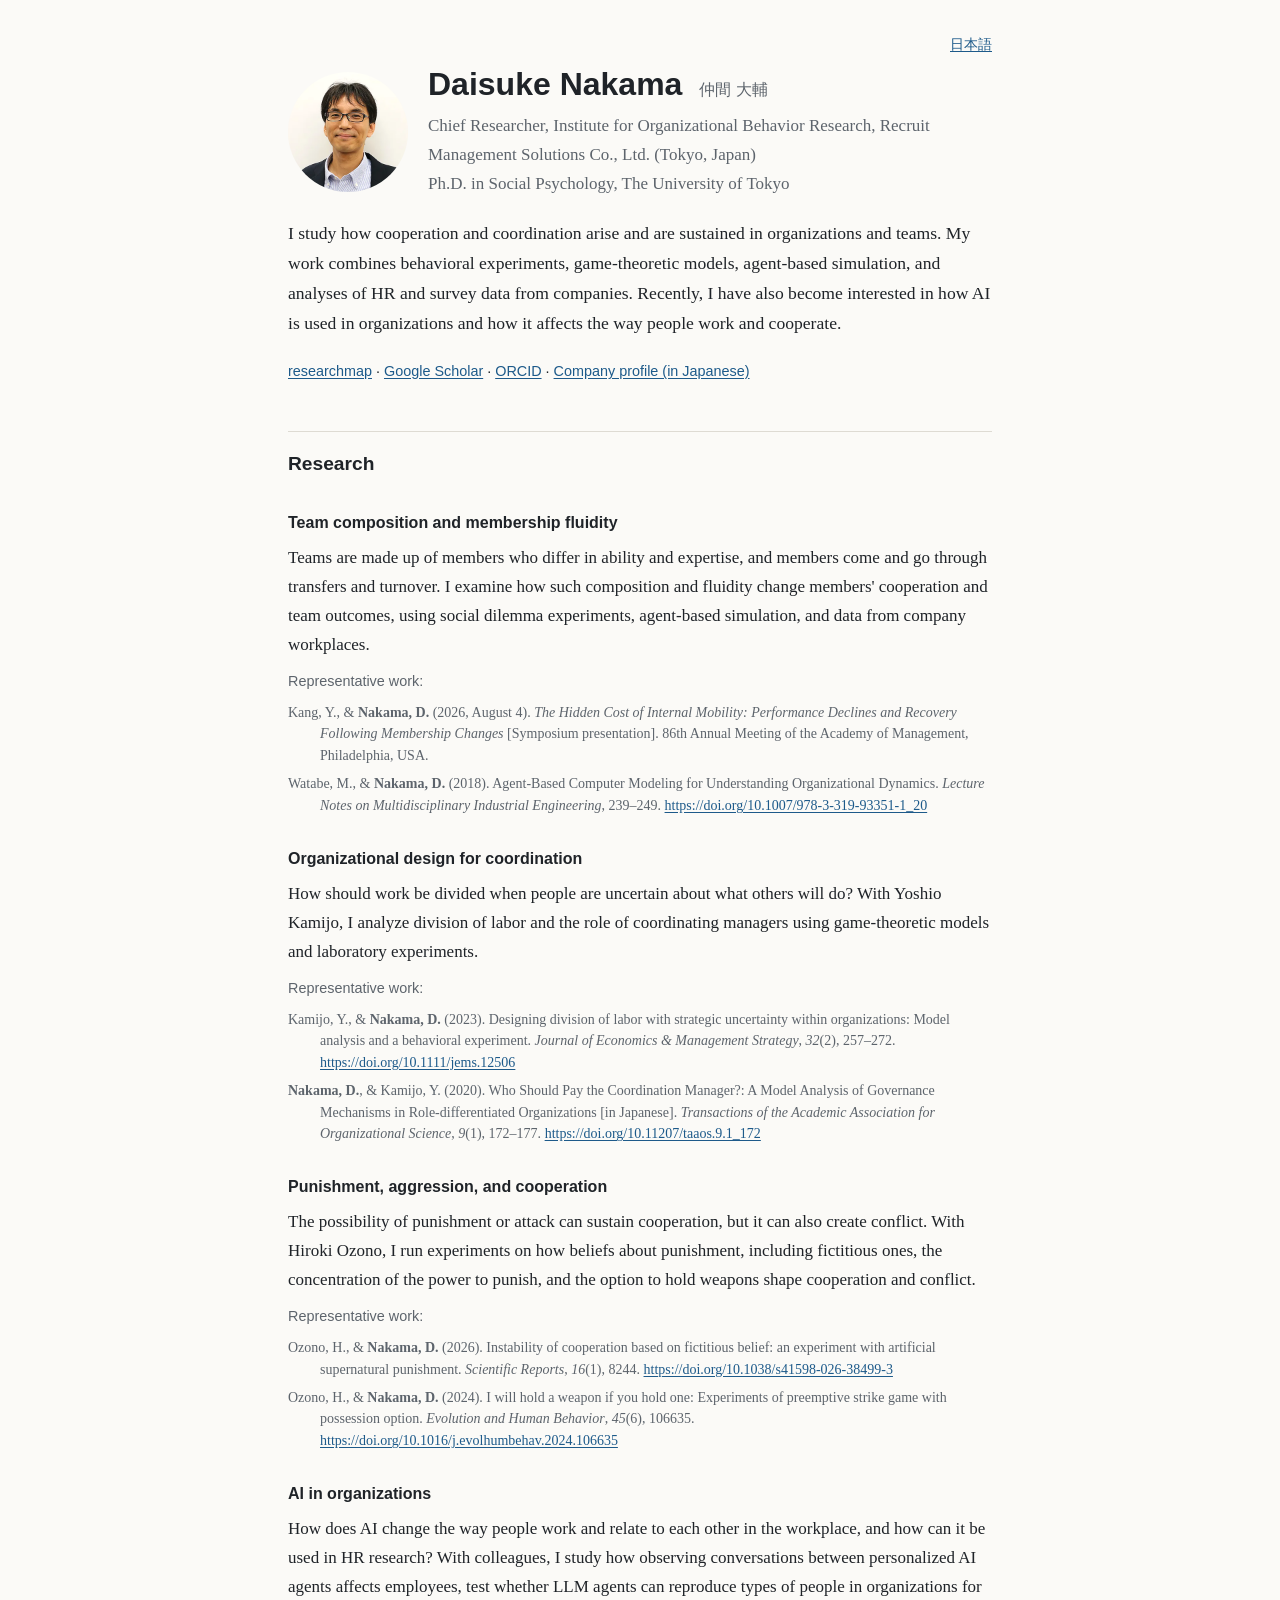
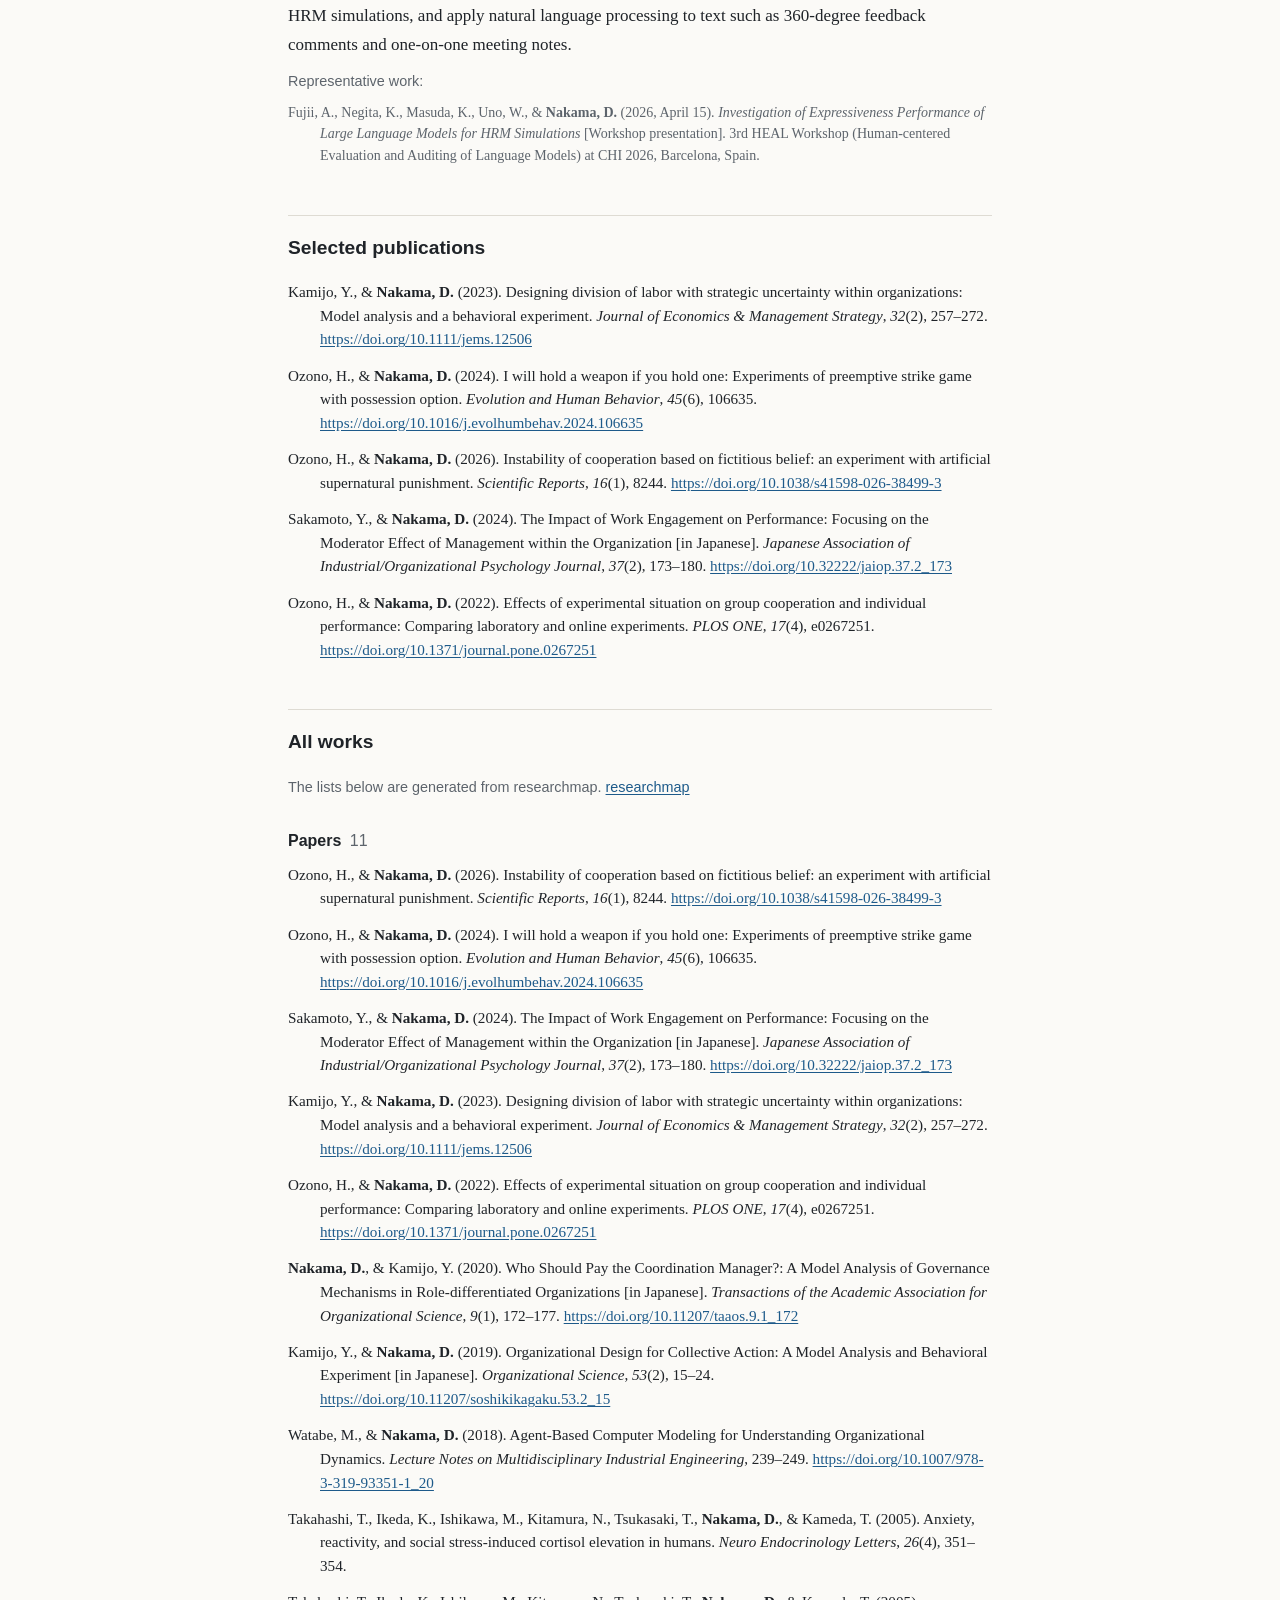
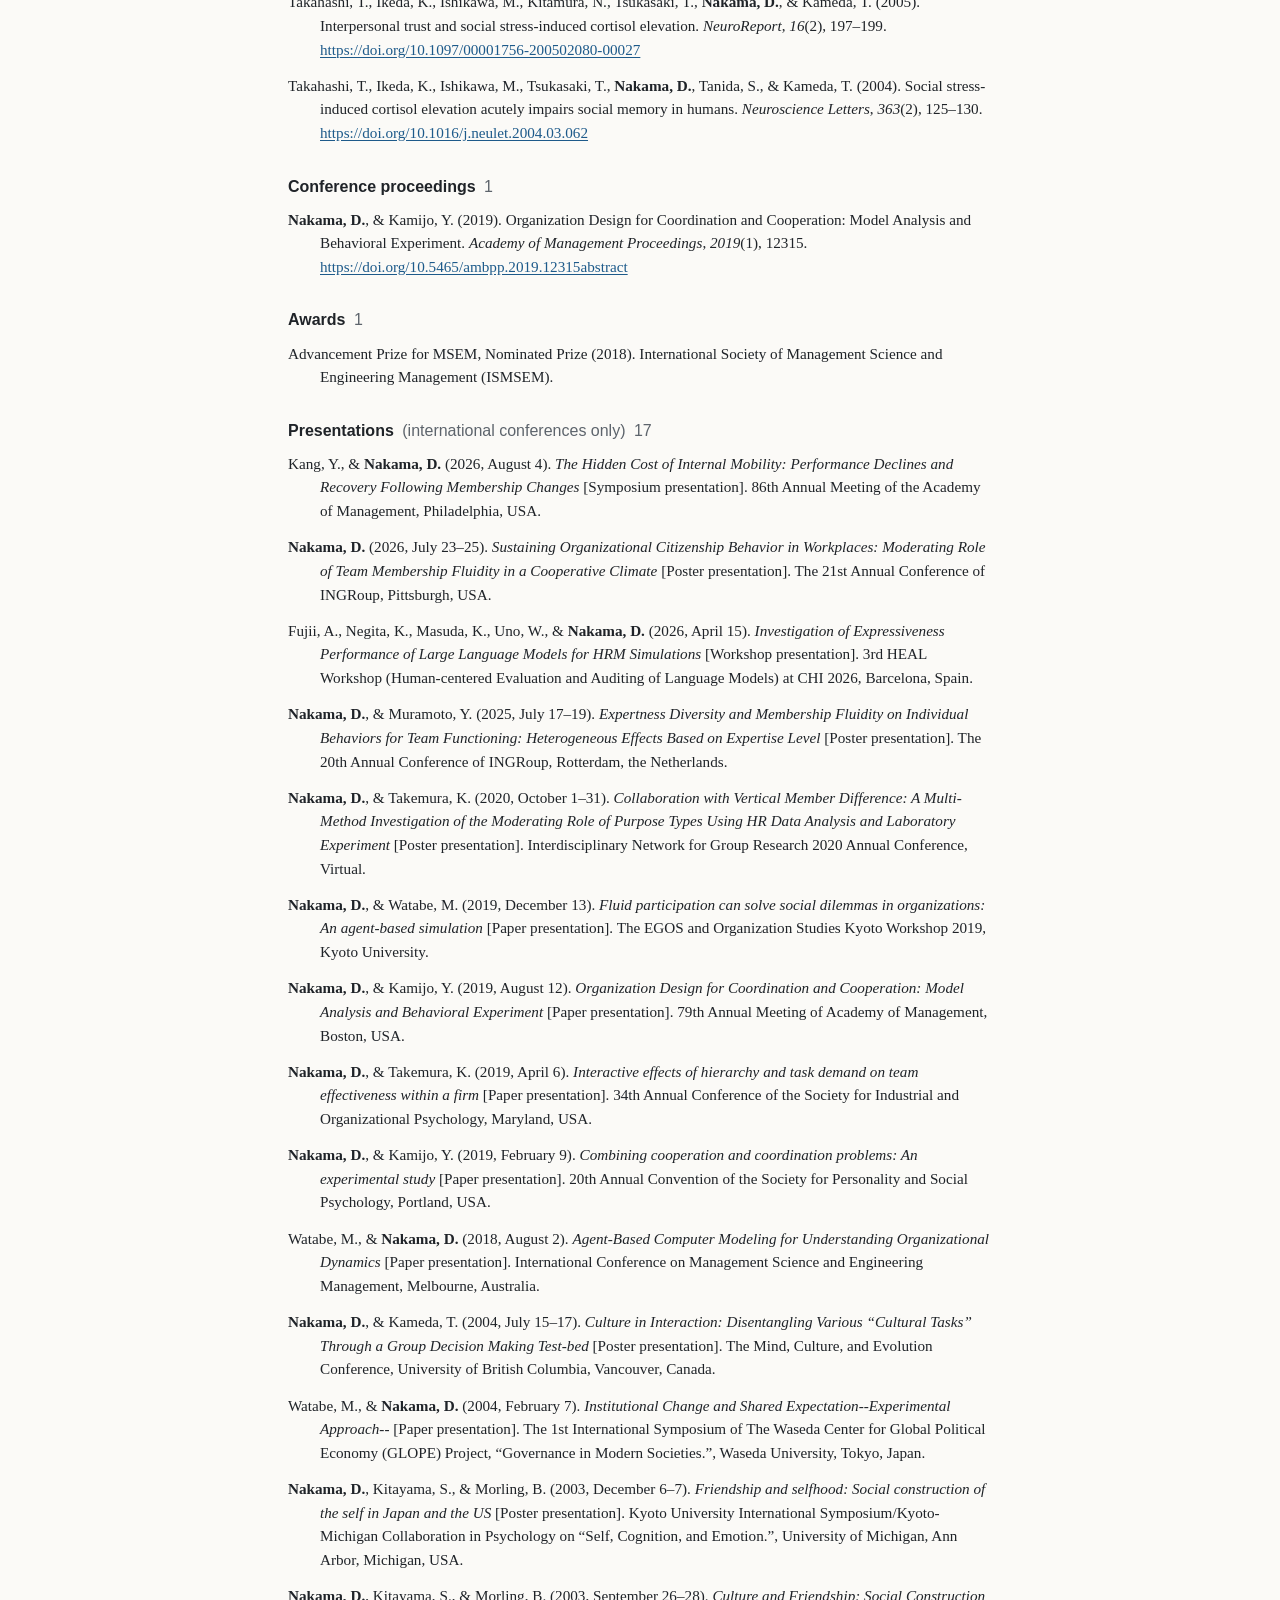
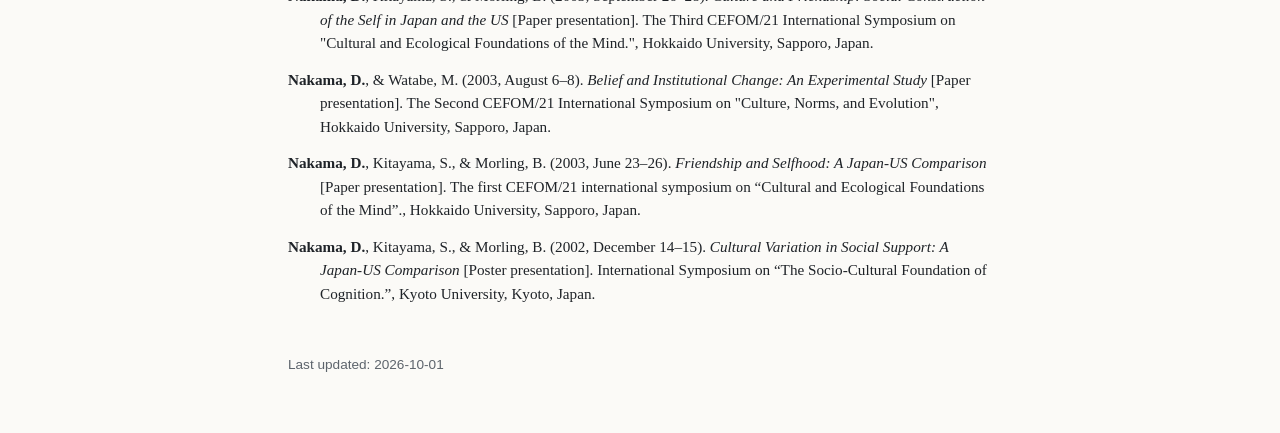
==== index.html @ 003d348d "Link to the English page of researchmap from the English version Co-Authored-By: Claude Opus 5.5 <no" ====
<!doctype html>
<html lang="en">
<head>
<meta charset="utf-8">
<meta name="viewport" content="width=device-width, initial-scale=1">
<title>Daisuke Nakama</title>
<meta name="description" content="Daisuke Nakama studies cooperation and coordination in organizations and teams.">
<link rel="stylesheet" href="style.css">
</head>
<body>
<header>
<p class="switch"><a href="ja/" lang="ja">日本語</a></p>
<div class="who">
<img src="avatar.png" alt="Portrait of Daisuke Nakama" width="120" height="120">
<div>
<h1>Daisuke Nakama <span class="sub">仲間 大輔</span></h1>
<p class="role">Chief Researcher, Institute for Organizational Behavior Research, Recruit Management Solutions Co., Ltd. (Tokyo, Japan)<br>Ph.D. in Social Psychology, The University of Tokyo</p>
</div>
</div>
<p class="lead">I study how cooperation and coordination arise and are sustained in organizations and teams. My work combines behavioral experiments, game-theoretic models, agent-based simulation, and analyses of HR and survey data from companies. Recently, I have also become interested in how AI is used in organizations and how it affects the way people work and cooperate.</p>
<p class="links"><a href="https://researchmap.jp/dnakama?lang=en">researchmap</a> · <a href="https://scholar.google.com/citations?user=3xT6G5sAAAAJ">Google Scholar</a> · <a href="https://orcid.org/0000-0003-1457-5297">ORCID</a> · <a href="https://www.recruit-ms.co.jp/issue/talent/0000000144/">Company profile (in Japanese)</a></p>
</header>
<main>
<section class="themes">
<h2>Research</h2>
<h3>Team composition and membership fluidity</h3>
<p>Teams are made up of members who differ in ability and expertise, and members come and go through transfers and turnover. I examine how such composition and fluidity change members&#x27; cooperation and team outcomes, using social dilemma experiments, agent-based simulation, and data from company workplaces.</p>
<p class="source">Representative work:</p>
<ul class="works">
<li>Kang, Y., &amp; <strong>Nakama, D.</strong> (2026, August 4). <i>The Hidden Cost of Internal Mobility: Performance Declines and Recovery Following Membership Changes</i> [Symposium presentation]. 86th Annual Meeting of the Academy of Management, Philadelphia, USA.</li>
<li>Watabe, M., &amp; <strong>Nakama, D.</strong> (2018). Agent-Based Computer Modeling for Understanding Organizational Dynamics. <i>Lecture Notes on Multidisciplinary Industrial Engineering</i>, 239–249. <a href="https://doi.org/10.1007/978-3-319-93351-1_20">https://doi.org/10.1007/978-3-319-93351-1_20</a></li>
</ul>
<h3>Organizational design for coordination</h3>
<p>How should work be divided when people are uncertain about what others will do? With Yoshio Kamijo, I analyze division of labor and the role of coordinating managers using game-theoretic models and laboratory experiments.</p>
<p class="source">Representative work:</p>
<ul class="works">
<li>Kamijo, Y., &amp; <strong>Nakama, D.</strong> (2023). Designing division of labor with strategic uncertainty within organizations: Model analysis and a behavioral experiment. <i>Journal of Economics &amp; Management Strategy</i>, <i>32</i>(2), 257–272. <a href="https://doi.org/10.1111/jems.12506">https://doi.org/10.1111/jems.12506</a></li>
<li><strong>Nakama, D.</strong>, &amp; Kamijo, Y. (2020). Who Should Pay the Coordination Manager?: A Model Analysis of Governance Mechanisms in Role-differentiated Organizations [in Japanese]. <i>Transactions of the Academic Association for Organizational Science</i>, <i>9</i>(1), 172–177. <a href="https://doi.org/10.11207/taaos.9.1_172">https://doi.org/10.11207/taaos.9.1_172</a></li>
</ul>
<h3>Punishment, aggression, and cooperation</h3>
<p>The possibility of punishment or attack can sustain cooperation, but it can also create conflict. With Hiroki Ozono, I run experiments on how beliefs about punishment, including fictitious ones, the concentration of the power to punish, and the option to hold weapons shape cooperation and conflict.</p>
<p class="source">Representative work:</p>
<ul class="works">
<li>Ozono, H., &amp; <strong>Nakama, D.</strong> (2026). Instability of cooperation based on fictitious belief: an experiment with artificial supernatural punishment. <i>Scientific Reports</i>, <i>16</i>(1), 8244. <a href="https://doi.org/10.1038/s41598-026-38499-3">https://doi.org/10.1038/s41598-026-38499-3</a></li>
<li>Ozono, H., &amp; <strong>Nakama, D.</strong> (2024). I will hold a weapon if you hold one: Experiments of preemptive strike game with possession option. <i>Evolution and Human Behavior</i>, <i>45</i>(6), 106635. <a href="https://doi.org/10.1016/j.evolhumbehav.2024.106635">https://doi.org/10.1016/j.evolhumbehav.2024.106635</a></li>
</ul>
<h3>AI in organizations</h3>
<p>How does AI change the way people work and relate to each other in the workplace, and how can it be used in HR research? With colleagues, I study how observing conversations between personalized AI agents affects employees, test whether LLM agents can reproduce types of people in organizations for HRM simulations, and apply natural language processing to text such as 360-degree feedback comments and one-on-one meeting notes.</p>
<p class="source">Representative work:</p>
<ul class="works">
<li>Fujii, A., Negita, K., Masuda, K., Uno, W., &amp; <strong>Nakama, D.</strong> (2026, April 15). <i>Investigation of Expressiveness Performance of Large Language Models for HRM Simulations</i> [Workshop presentation]. 3rd HEAL Workshop (Human-centered Evaluation and Auditing of Language Models) at CHI 2026, Barcelona, Spain.</li>
</ul>
</section>
<section>
<h2>Selected publications</h2>
<ul class="works">
<li>Kamijo, Y., &amp; <strong>Nakama, D.</strong> (2023). Designing division of labor with strategic uncertainty within organizations: Model analysis and a behavioral experiment. <i>Journal of Economics &amp; Management Strategy</i>, <i>32</i>(2), 257–272. <a href="https://doi.org/10.1111/jems.12506">https://doi.org/10.1111/jems.12506</a></li>
<li>Ozono, H., &amp; <strong>Nakama, D.</strong> (2024). I will hold a weapon if you hold one: Experiments of preemptive strike game with possession option. <i>Evolution and Human Behavior</i>, <i>45</i>(6), 106635. <a href="https://doi.org/10.1016/j.evolhumbehav.2024.106635">https://doi.org/10.1016/j.evolhumbehav.2024.106635</a></li>
<li>Ozono, H., &amp; <strong>Nakama, D.</strong> (2026). Instability of cooperation based on fictitious belief: an experiment with artificial supernatural punishment. <i>Scientific Reports</i>, <i>16</i>(1), 8244. <a href="https://doi.org/10.1038/s41598-026-38499-3">https://doi.org/10.1038/s41598-026-38499-3</a></li>
<li>Sakamoto, Y., &amp; <strong>Nakama, D.</strong> (2024). The Impact of Work Engagement on Performance: Focusing on the Moderator Effect of Management within the Organization [in Japanese]. <i>Japanese Association of Industrial/Organizational Psychology Journal</i>, <i>37</i>(2), 173–180. <a href="https://doi.org/10.32222/jaiop.37.2_173">https://doi.org/10.32222/jaiop.37.2_173</a></li>
<li>Ozono, H., &amp; <strong>Nakama, D.</strong> (2022). Effects of experimental situation on group cooperation and individual performance: Comparing laboratory and online experiments. <i>PLOS ONE</i>, <i>17</i>(4), e0267251. <a href="https://doi.org/10.1371/journal.pone.0267251">https://doi.org/10.1371/journal.pone.0267251</a></li>
</ul>
</section>
<section>
<h2>All works</h2>
<p class="meta">The lists below are generated from researchmap. <a href="https://researchmap.jp/dnakama?lang=en">researchmap</a></p>
<h3>Papers <span class="count">11</span></h3>
<ul class="works">
<li>Ozono, H., &amp; <strong>Nakama, D.</strong> (2026). Instability of cooperation based on fictitious belief: an experiment with artificial supernatural punishment. <i>Scientific Reports</i>, <i>16</i>(1), 8244. <a href="https://doi.org/10.1038/s41598-026-38499-3">https://doi.org/10.1038/s41598-026-38499-3</a></li>
<li>Ozono, H., &amp; <strong>Nakama, D.</strong> (2024). I will hold a weapon if you hold one: Experiments of preemptive strike game with possession option. <i>Evolution and Human Behavior</i>, <i>45</i>(6), 106635. <a href="https://doi.org/10.1016/j.evolhumbehav.2024.106635">https://doi.org/10.1016/j.evolhumbehav.2024.106635</a></li>
<li>Sakamoto, Y., &amp; <strong>Nakama, D.</strong> (2024). The Impact of Work Engagement on Performance: Focusing on the Moderator Effect of Management within the Organization [in Japanese]. <i>Japanese Association of Industrial/Organizational Psychology Journal</i>, <i>37</i>(2), 173–180. <a href="https://doi.org/10.32222/jaiop.37.2_173">https://doi.org/10.32222/jaiop.37.2_173</a></li>
<li>Kamijo, Y., &amp; <strong>Nakama, D.</strong> (2023). Designing division of labor with strategic uncertainty within organizations: Model analysis and a behavioral experiment. <i>Journal of Economics &amp; Management Strategy</i>, <i>32</i>(2), 257–272. <a href="https://doi.org/10.1111/jems.12506">https://doi.org/10.1111/jems.12506</a></li>
<li>Ozono, H., &amp; <strong>Nakama, D.</strong> (2022). Effects of experimental situation on group cooperation and individual performance: Comparing laboratory and online experiments. <i>PLOS ONE</i>, <i>17</i>(4), e0267251. <a href="https://doi.org/10.1371/journal.pone.0267251">https://doi.org/10.1371/journal.pone.0267251</a></li>
<li><strong>Nakama, D.</strong>, &amp; Kamijo, Y. (2020). Who Should Pay the Coordination Manager?: A Model Analysis of Governance Mechanisms in Role-differentiated Organizations [in Japanese]. <i>Transactions of the Academic Association for Organizational Science</i>, <i>9</i>(1), 172–177. <a href="https://doi.org/10.11207/taaos.9.1_172">https://doi.org/10.11207/taaos.9.1_172</a></li>
<li>Kamijo, Y., &amp; <strong>Nakama, D.</strong> (2019). Organizational Design for Collective Action: A Model Analysis and Behavioral Experiment [in Japanese]. <i>Organizational Science</i>, <i>53</i>(2), 15–24. <a href="https://doi.org/10.11207/soshikikagaku.53.2_15">https://doi.org/10.11207/soshikikagaku.53.2_15</a></li>
<li>Watabe, M., &amp; <strong>Nakama, D.</strong> (2018). Agent-Based Computer Modeling for Understanding Organizational Dynamics. <i>Lecture Notes on Multidisciplinary Industrial Engineering</i>, 239–249. <a href="https://doi.org/10.1007/978-3-319-93351-1_20">https://doi.org/10.1007/978-3-319-93351-1_20</a></li>
<li>Takahashi, T., Ikeda, K., Ishikawa, M., Kitamura, N., Tsukasaki, T., <strong>Nakama, D.</strong>, &amp; Kameda, T. (2005). Anxiety, reactivity, and social stress-induced cortisol elevation in humans. <i>Neuro Endocrinology Letters</i>, <i>26</i>(4), 351–354.</li>
<li>Takahashi, T., Ikeda, K., Ishikawa, M., Kitamura, N., Tsukasaki, T., <strong>Nakama, D.</strong>, &amp; Kameda, T. (2005). Interpersonal trust and social stress-induced cortisol elevation. <i>NeuroReport</i>, <i>16</i>(2), 197–199. <a href="https://doi.org/10.1097/00001756-200502080-00027">https://doi.org/10.1097/00001756-200502080-00027</a></li>
<li>Takahashi, T., Ikeda, K., Ishikawa, M., Tsukasaki, T., <strong>Nakama, D.</strong>, Tanida, S., &amp; Kameda, T. (2004). Social stress-induced cortisol elevation acutely impairs social memory in humans. <i>Neuroscience Letters</i>, <i>363</i>(2), 125–130. <a href="https://doi.org/10.1016/j.neulet.2004.03.062">https://doi.org/10.1016/j.neulet.2004.03.062</a></li>
</ul>
<h3>Conference proceedings <span class="count">1</span></h3>
<ul class="works">
<li><strong>Nakama, D.</strong>, &amp; Kamijo, Y. (2019). Organization Design for Coordination and Cooperation: Model Analysis and Behavioral Experiment. <i>Academy of Management Proceedings</i>, <i>2019</i>(1), 12315. <a href="https://doi.org/10.5465/ambpp.2019.12315abstract">https://doi.org/10.5465/ambpp.2019.12315abstract</a></li>
</ul>
<h3>Awards <span class="count">1</span></h3>
<ul class="works">
<li>Advancement Prize for MSEM, Nominated Prize (2018). International Society of Management Science and Engineering Management (ISMSEM).</li>
</ul>
<h3>Presentations <span class="count">(international conferences only)</span> <span class="count">17</span></h3>
<ul class="works">
<li>Kang, Y., &amp; <strong>Nakama, D.</strong> (2026, August 4). <i>The Hidden Cost of Internal Mobility: Performance Declines and Recovery Following Membership Changes</i> [Symposium presentation]. 86th Annual Meeting of the Academy of Management, Philadelphia, USA.</li>
<li><strong>Nakama, D.</strong> (2026, July 23–25). <i>Sustaining Organizational Citizenship Behavior in Workplaces: Moderating Role of Team Membership Fluidity in a Cooperative Climate</i> [Poster presentation]. The 21st Annual Conference of INGRoup, Pittsburgh, USA.</li>
<li>Fujii, A., Negita, K., Masuda, K., Uno, W., &amp; <strong>Nakama, D.</strong> (2026, April 15). <i>Investigation of Expressiveness Performance of Large Language Models for HRM Simulations</i> [Workshop presentation]. 3rd HEAL Workshop (Human-centered Evaluation and Auditing of Language Models) at CHI 2026, Barcelona, Spain.</li>
<li><strong>Nakama, D.</strong>, &amp; Muramoto, Y. (2025, July 17–19). <i>Expertness Diversity and Membership Fluidity on Individual Behaviors for Team Functioning: Heterogeneous Effects Based on Expertise Level</i> [Poster presentation]. The 20th Annual Conference of INGRoup, Rotterdam, the Netherlands.</li>
<li><strong>Nakama, D.</strong>, &amp; Takemura, K. (2020, October 1–31). <i>Collaboration with Vertical Member Difference: A Multi-Method Investigation of the Moderating Role of Purpose Types Using HR Data Analysis and Laboratory Experiment</i> [Poster presentation]. Interdisciplinary Network for Group Research 2020 Annual Conference, Virtual.</li>
<li><strong>Nakama, D.</strong>, &amp; Watabe, M. (2019, December 13). <i>Fluid participation can solve social dilemmas in organizations: An agent-based simulation</i> [Paper presentation]. The EGOS and Organization Studies Kyoto Workshop 2019, Kyoto University.</li>
<li><strong>Nakama, D.</strong>, &amp; Kamijo, Y. (2019, August 12). <i>Organization Design for Coordination and Cooperation: Model Analysis and Behavioral Experiment</i> [Paper presentation]. 79th Annual Meeting of Academy of Management, Boston, USA.</li>
<li><strong>Nakama, D.</strong>, &amp; Takemura, K. (2019, April 6). <i>Interactive effects of hierarchy and task demand on team effectiveness within a firm</i> [Paper presentation]. 34th Annual Conference of the Society for Industrial and Organizational Psychology, Maryland, USA.</li>
<li><strong>Nakama, D.</strong>, &amp; Kamijo, Y. (2019, February 9). <i>Combining cooperation and coordination problems: An experimental study</i> [Paper presentation]. 20th Annual Convention of the Society for Personality and Social Psychology, Portland, USA.</li>
<li>Watabe, M., &amp; <strong>Nakama, D.</strong> (2018, August 2). <i>Agent-Based Computer Modeling for Understanding Organizational Dynamics</i> [Paper presentation]. International Conference on Management Science and Engineering Management, Melbourne, Australia.</li>
<li><strong>Nakama, D.</strong>, &amp; Kameda, T. (2004, July 15–17). <i>Culture in Interaction: Disentangling Various “Cultural Tasks” Through a Group Decision Making Test-bed</i> [Poster presentation]. The Mind, Culture, and Evolution Conference, University of British Columbia, Vancouver, Canada.</li>
<li>Watabe, M., &amp; <strong>Nakama, D.</strong> (2004, February 7). <i>Institutional Change and Shared Expectation--Experimental Approach--</i> [Paper presentation]. The 1st International Symposium of The Waseda Center for Global Political Economy (GLOPE) Project, “Governance in Modern Societies.”, Waseda University, Tokyo, Japan.</li>
<li><strong>Nakama, D.</strong>, Kitayama, S., &amp; Morling, B. (2003, December 6–7). <i>Friendship and selfhood: Social construction of the self in Japan and the US</i> [Poster presentation]. Kyoto University International Symposium/Kyoto-Michigan Collaboration in Psychology on “Self, Cognition, and Emotion.”, University of Michigan, Ann Arbor, Michigan, USA.</li>
<li><strong>Nakama, D.</strong>, Kitayama, S., &amp; Morling, B. (2003, September 26–28). <i>Culture and Friendship: Social Construction of the Self in Japan and the US</i> [Paper presentation]. The Third CEFOM/21 International Symposium on &quot;Cultural and Ecological Foundations of the Mind.&quot;, Hokkaido University, Sapporo, Japan.</li>
<li><strong>Nakama, D.</strong>, &amp; Watabe, M. (2003, August 6–8). <i>Belief and Institutional Change: An Experimental Study</i> [Paper presentation]. The Second CEFOM/21 International Symposium on &quot;Culture, Norms, and Evolution&quot;, Hokkaido University, Sapporo, Japan.</li>
<li><strong>Nakama, D.</strong>, Kitayama, S., &amp; Morling, B. (2003, June 23–26). <i>Friendship and Selfhood: A Japan-US Comparison</i> [Paper presentation]. The first CEFOM/21 international symposium on “Cultural and Ecological Foundations of the Mind”., Hokkaido University, Sapporo, Japan.</li>
<li><strong>Nakama, D.</strong>, Kitayama, S., &amp; Morling, B. (2002, December 14–15). <i>Cultural Variation in Social Support: A Japan-US Comparison</i> [Poster presentation]. International Symposium on “The Socio-Cultural Foundation of Cognition.”, Kyoto University, Kyoto, Japan.</li>
</ul>
</section>
</main>
<footer>
<p>Last updated: 2026-10-01</p>
</footer>
</body>
</html>
---- style.css ----
:root{--bg:#fbfaf7;--fg:#1f2328;--muted:#5d646c;--line:#dedbd3;--accent:#1d5a8a}
@media (prefers-color-scheme:dark){:root{--bg:#16181b;--fg:#e6e4df;--muted:#a2a8af;--line:#33373c;--accent:#8fc0e8}}
*{box-sizing:border-box}
body{margin:0;background:var(--bg);color:var(--fg);font:17px/1.7 "Iowan Old Style","Palatino Linotype",Palatino,"Hiragino Mincho ProN","Yu Mincho",serif}
header,main,footer{max-width:46rem;margin:0 auto;padding:0 1rem}
header{padding-top:2rem}
h1,h2,h3,.switch,.links,.meta,.count,.source,footer{font-family:-apple-system,"Helvetica Neue","Hiragino Sans","Yu Gothic",sans-serif}
.who{display:flex;gap:1.25rem;align-items:center;flex-wrap:wrap;margin-top:.5rem}
.who img{border-radius:50%;flex:none}
.who div{flex:1;min-width:15rem}
h1{font-size:2rem;line-height:1.25;margin:0 0 .5rem}
h1 .sub{font-size:1rem;font-weight:400;color:var(--muted);margin-left:.5rem}
h2{font-size:1.2rem;margin:3rem 0 1rem;padding-top:1rem;border-top:1px solid var(--line)}
h3{font-size:1rem;margin:1.75rem 0 .25rem}
p{margin:.5rem 0}
a{color:var(--accent);text-underline-offset:.15em;overflow-wrap:anywhere}
.switch{text-align:right;margin:0;font-size:.9rem}
.role{color:var(--muted);margin:0}
.lead{font-size:1.1rem;margin:1.25rem 0}
.links,.meta,.source{font-size:.9rem}
.meta,.count,.source{color:var(--muted)}
.count{font-weight:400;margin-left:.25rem}
.works,.reports{list-style:none;padding:0;margin:.5rem 0}
.works li{margin:0 0 .8rem;padding-left:2rem;text-indent:-2rem;font-size:.95rem;line-height:1.55}
.reports>li{margin:0 0 1.1rem;font-size:.95rem;line-height:1.55}
.report{margin:1rem 0 2rem;padding-left:1rem;border-left:3px solid var(--line)}
.report h3{margin-top:0}
.source{margin:.6rem 0 .2rem}
.themes .works li,.report .works li,.reports .works li{font-size:.875rem;margin-bottom:.4rem;color:var(--muted)}
footer{margin-top:3rem;padding-bottom:3rem;color:var(--muted);font-size:.85rem}
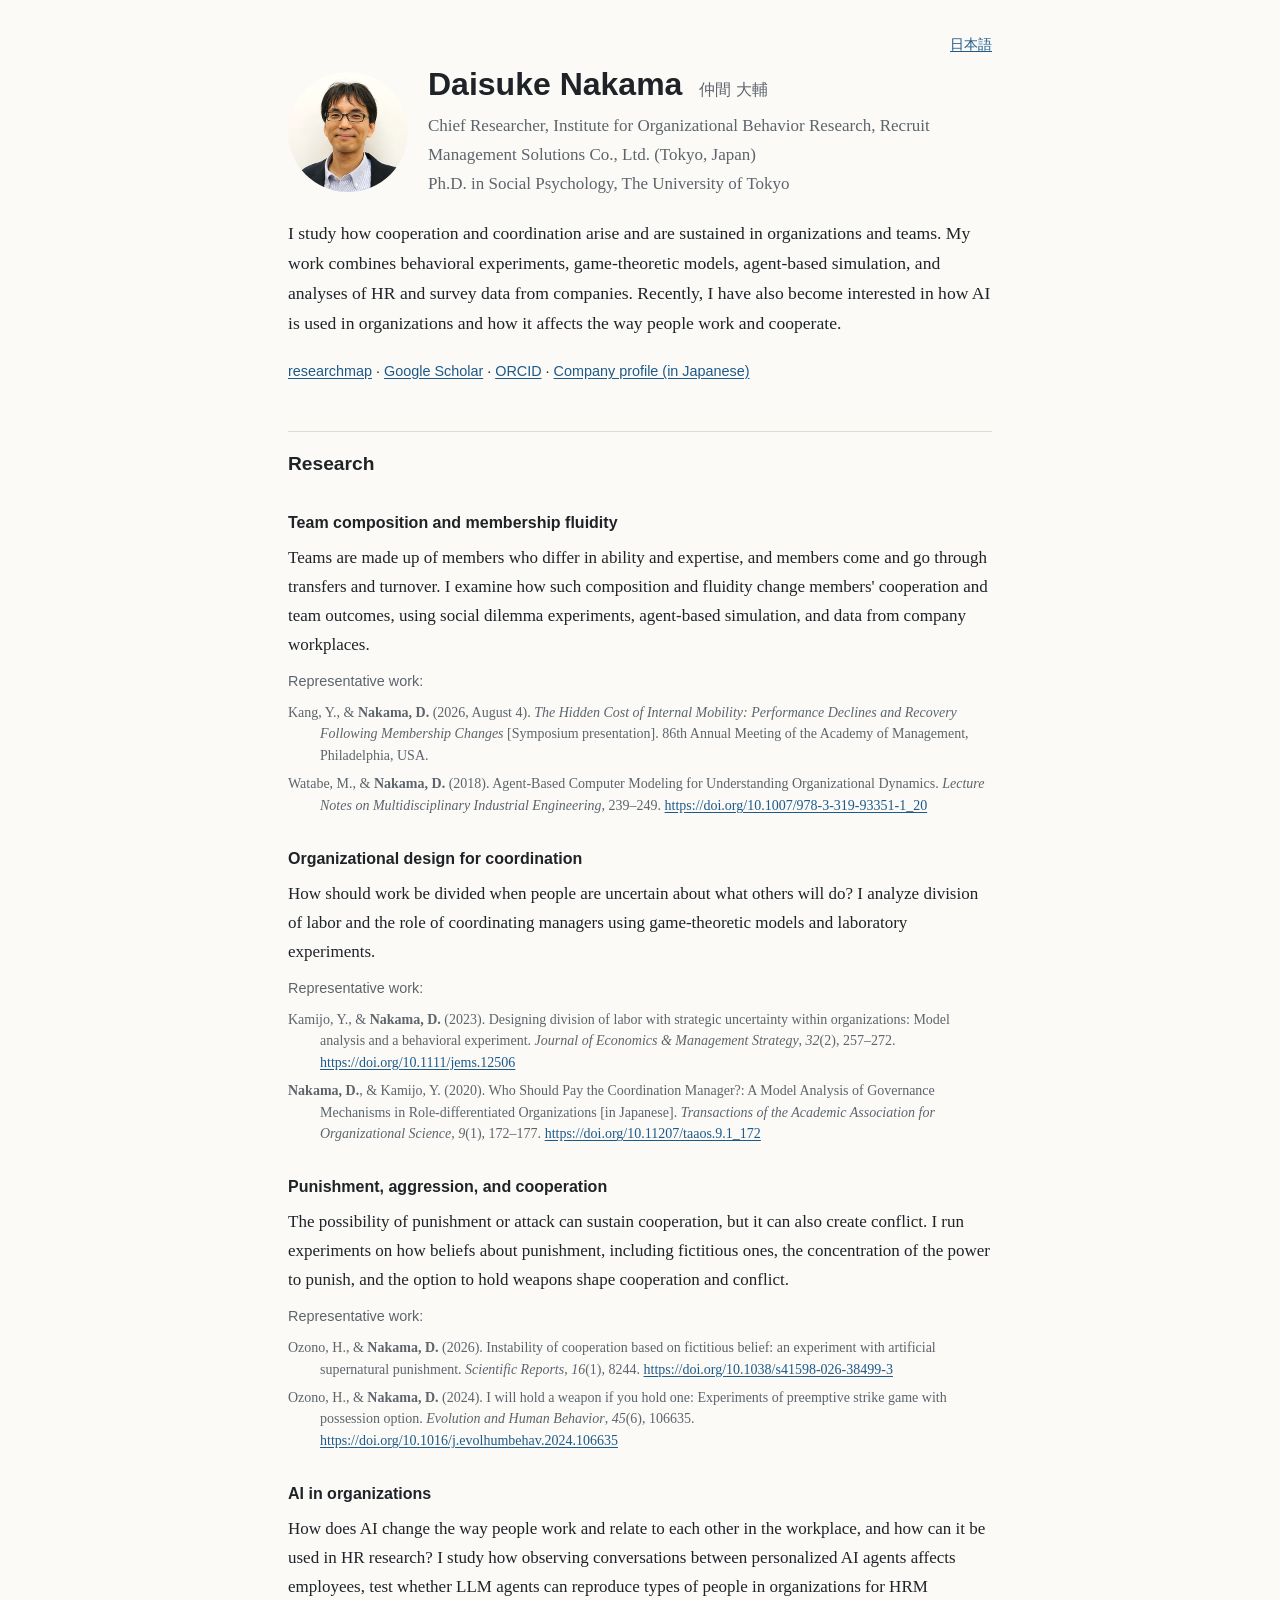
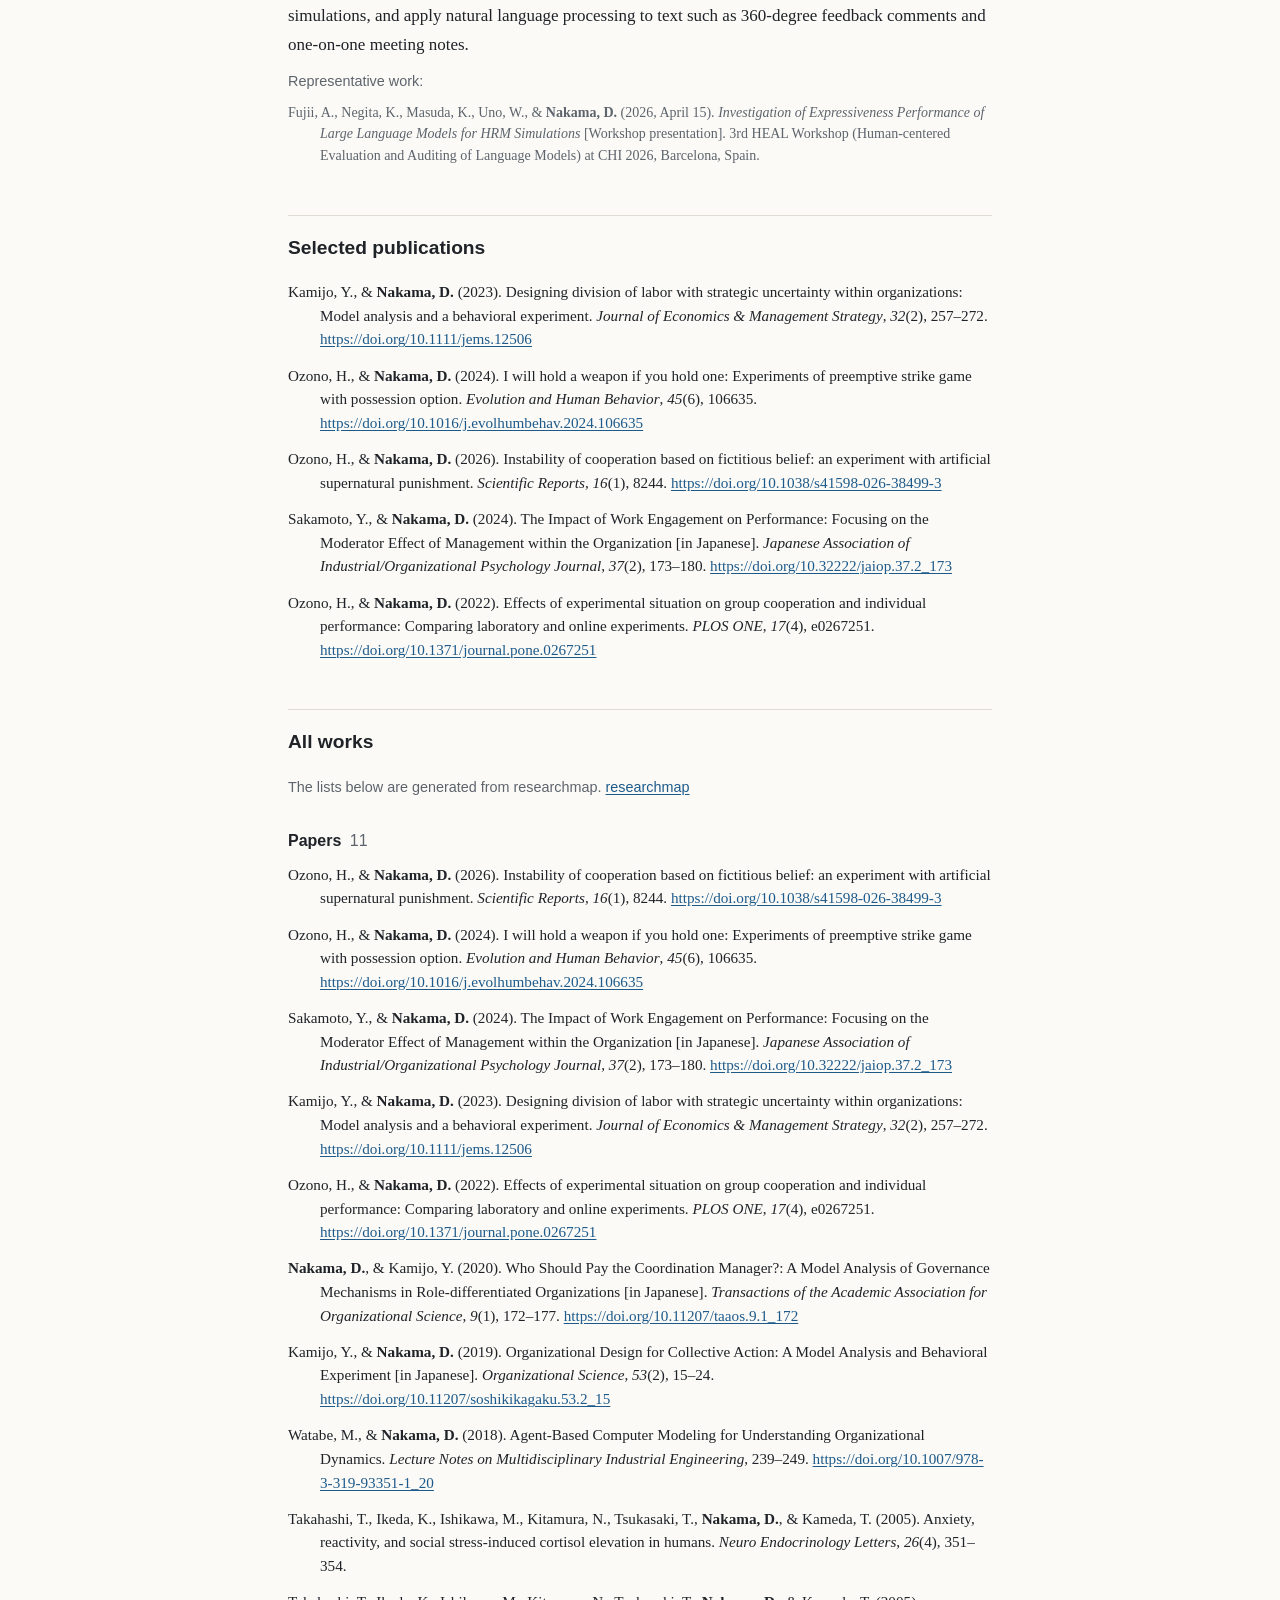
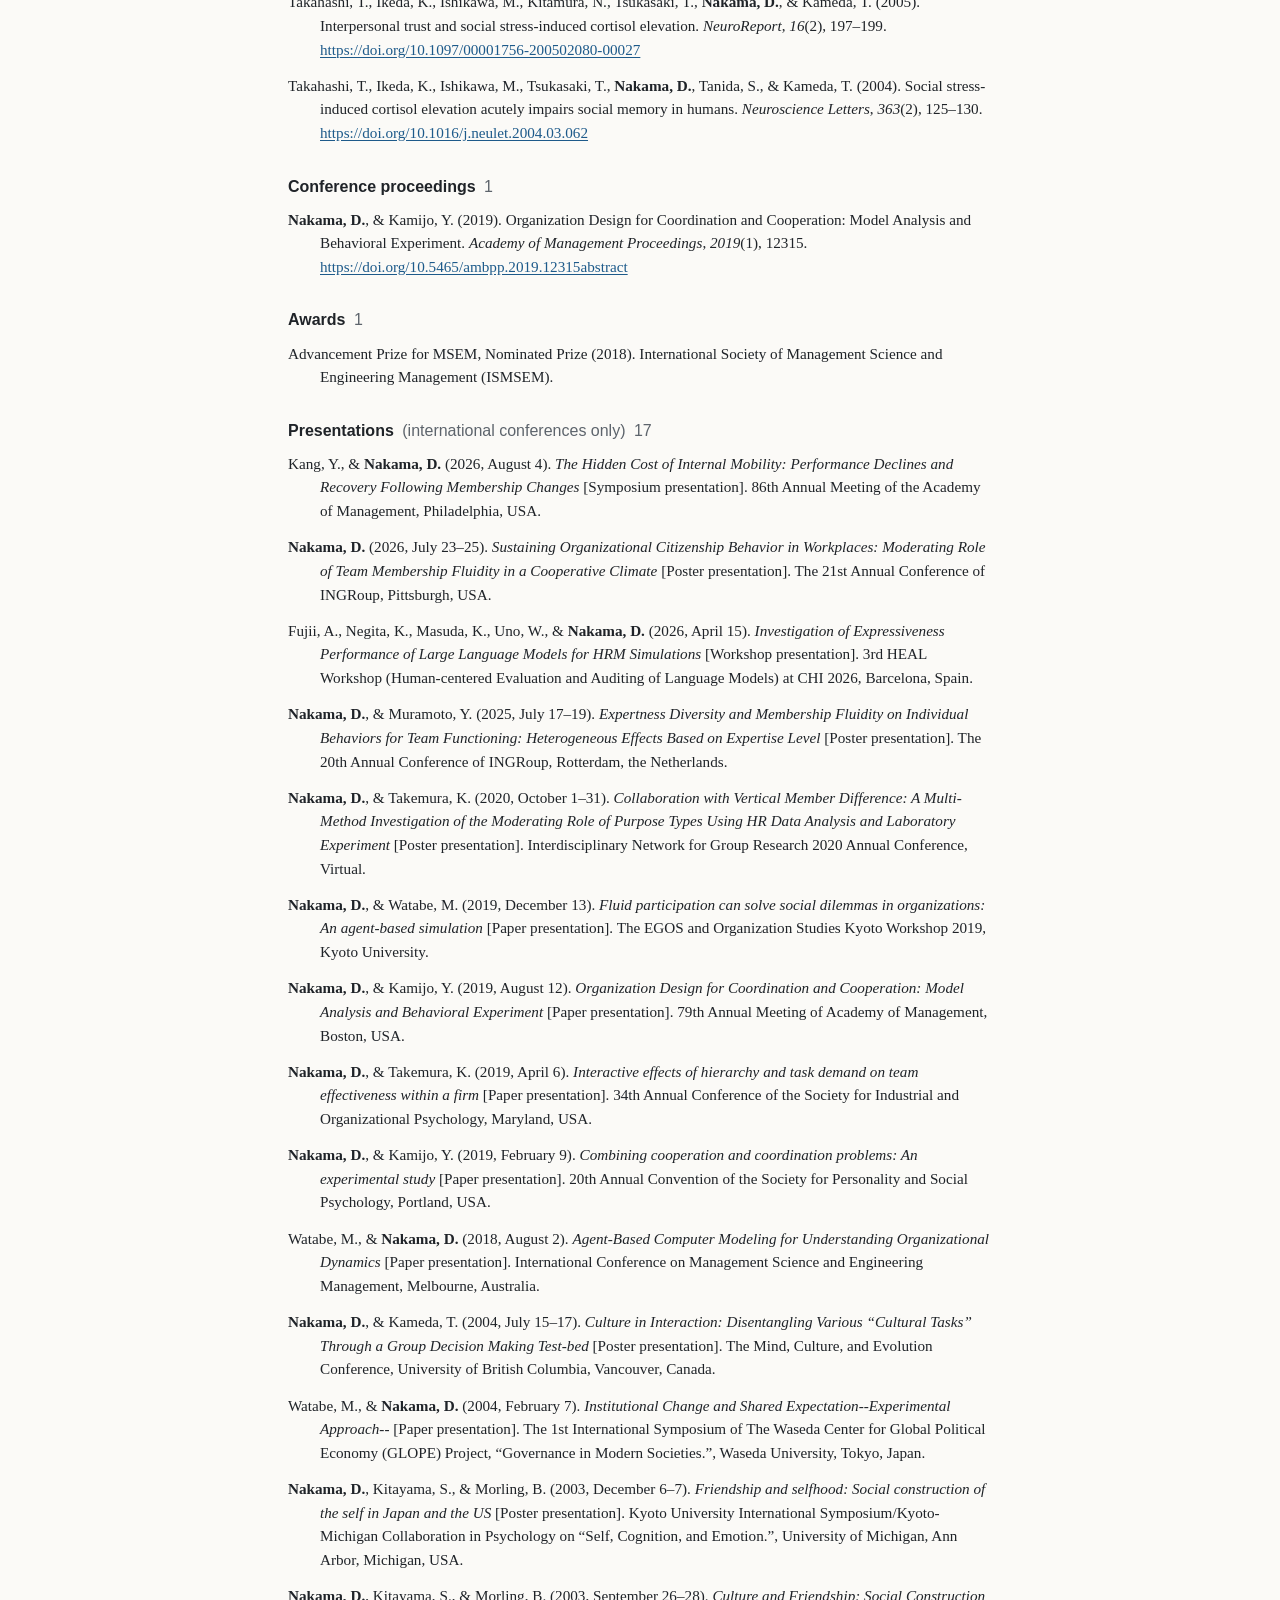
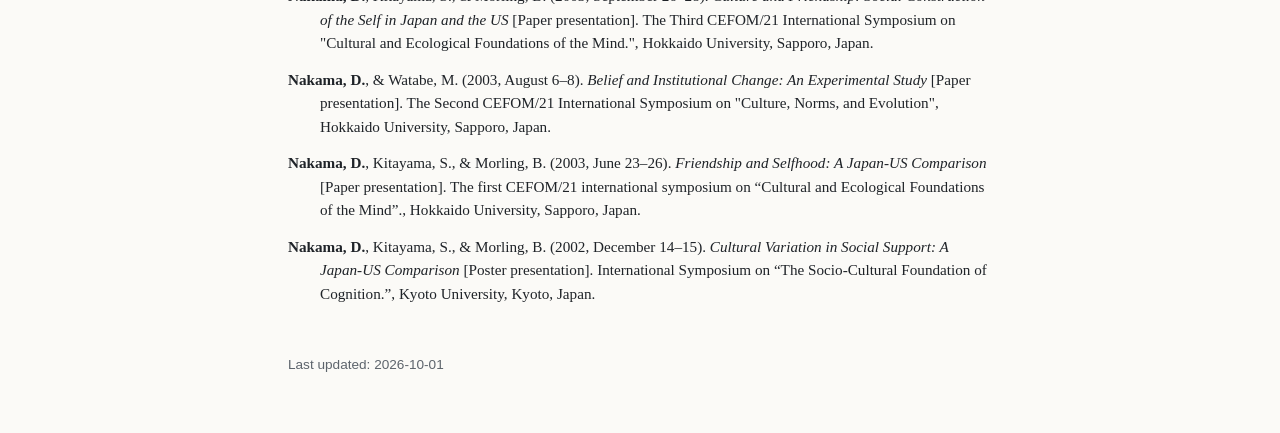
==== commit cc1ec119: "Remove collaborator mentions from research theme descriptions Co-Authored-By: Claude Opus 5.5 <norep" ====
--- a/index.html
+++ b/index.html
@@ -31,21 +31,21 @@
 <li>Watabe, M., &amp; <strong>Nakama, D.</strong> (2018). Agent-Based Computer Modeling for Understanding Organizational Dynamics. <i>Lecture Notes on Multidisciplinary Industrial Engineering</i>, 239–249. <a href="https://doi.org/10.1007/978-3-319-93351-1_20">https://doi.org/10.1007/978-3-319-93351-1_20</a></li>
 </ul>
 <h3>Organizational design for coordination</h3>
-<p>How should work be divided when people are uncertain about what others will do? With Yoshio Kamijo, I analyze division of labor and the role of coordinating managers using game-theoretic models and laboratory experiments.</p>
+<p>How should work be divided when people are uncertain about what others will do? I analyze division of labor and the role of coordinating managers using game-theoretic models and laboratory experiments.</p>
 <p class="source">Representative work:</p>
 <ul class="works">
 <li>Kamijo, Y., &amp; <strong>Nakama, D.</strong> (2023). Designing division of labor with strategic uncertainty within organizations: Model analysis and a behavioral experiment. <i>Journal of Economics &amp; Management Strategy</i>, <i>32</i>(2), 257–272. <a href="https://doi.org/10.1111/jems.12506">https://doi.org/10.1111/jems.12506</a></li>
 <li><strong>Nakama, D.</strong>, &amp; Kamijo, Y. (2020). Who Should Pay the Coordination Manager?: A Model Analysis of Governance Mechanisms in Role-differentiated Organizations [in Japanese]. <i>Transactions of the Academic Association for Organizational Science</i>, <i>9</i>(1), 172–177. <a href="https://doi.org/10.11207/taaos.9.1_172">https://doi.org/10.11207/taaos.9.1_172</a></li>
 </ul>
 <h3>Punishment, aggression, and cooperation</h3>
-<p>The possibility of punishment or attack can sustain cooperation, but it can also create conflict. With Hiroki Ozono, I run experiments on how beliefs about punishment, including fictitious ones, the concentration of the power to punish, and the option to hold weapons shape cooperation and conflict.</p>
+<p>The possibility of punishment or attack can sustain cooperation, but it can also create conflict. I run experiments on how beliefs about punishment, including fictitious ones, the concentration of the power to punish, and the option to hold weapons shape cooperation and conflict.</p>
 <p class="source">Representative work:</p>
 <ul class="works">
 <li>Ozono, H., &amp; <strong>Nakama, D.</strong> (2026). Instability of cooperation based on fictitious belief: an experiment with artificial supernatural punishment. <i>Scientific Reports</i>, <i>16</i>(1), 8244. <a href="https://doi.org/10.1038/s41598-026-38499-3">https://doi.org/10.1038/s41598-026-38499-3</a></li>
 <li>Ozono, H., &amp; <strong>Nakama, D.</strong> (2024). I will hold a weapon if you hold one: Experiments of preemptive strike game with possession option. <i>Evolution and Human Behavior</i>, <i>45</i>(6), 106635. <a href="https://doi.org/10.1016/j.evolhumbehav.2024.106635">https://doi.org/10.1016/j.evolhumbehav.2024.106635</a></li>
 </ul>
 <h3>AI in organizations</h3>
-<p>How does AI change the way people work and relate to each other in the workplace, and how can it be used in HR research? With colleagues, I study how observing conversations between personalized AI agents affects employees, test whether LLM agents can reproduce types of people in organizations for HRM simulations, and apply natural language processing to text such as 360-degree feedback comments and one-on-one meeting notes.</p>
+<p>How does AI change the way people work and relate to each other in the workplace, and how can it be used in HR research? I study how observing conversations between personalized AI agents affects employees, test whether LLM agents can reproduce types of people in organizations for HRM simulations, and apply natural language processing to text such as 360-degree feedback comments and one-on-one meeting notes.</p>
 <p class="source">Representative work:</p>
 <ul class="works">
 <li>Fujii, A., Negita, K., Masuda, K., Uno, W., &amp; <strong>Nakama, D.</strong> (2026, April 15). <i>Investigation of Expressiveness Performance of Large Language Models for HRM Simulations</i> [Workshop presentation]. 3rd HEAL Workshop (Human-centered Evaluation and Auditing of Language Models) at CHI 2026, Barcelona, Spain.</li>
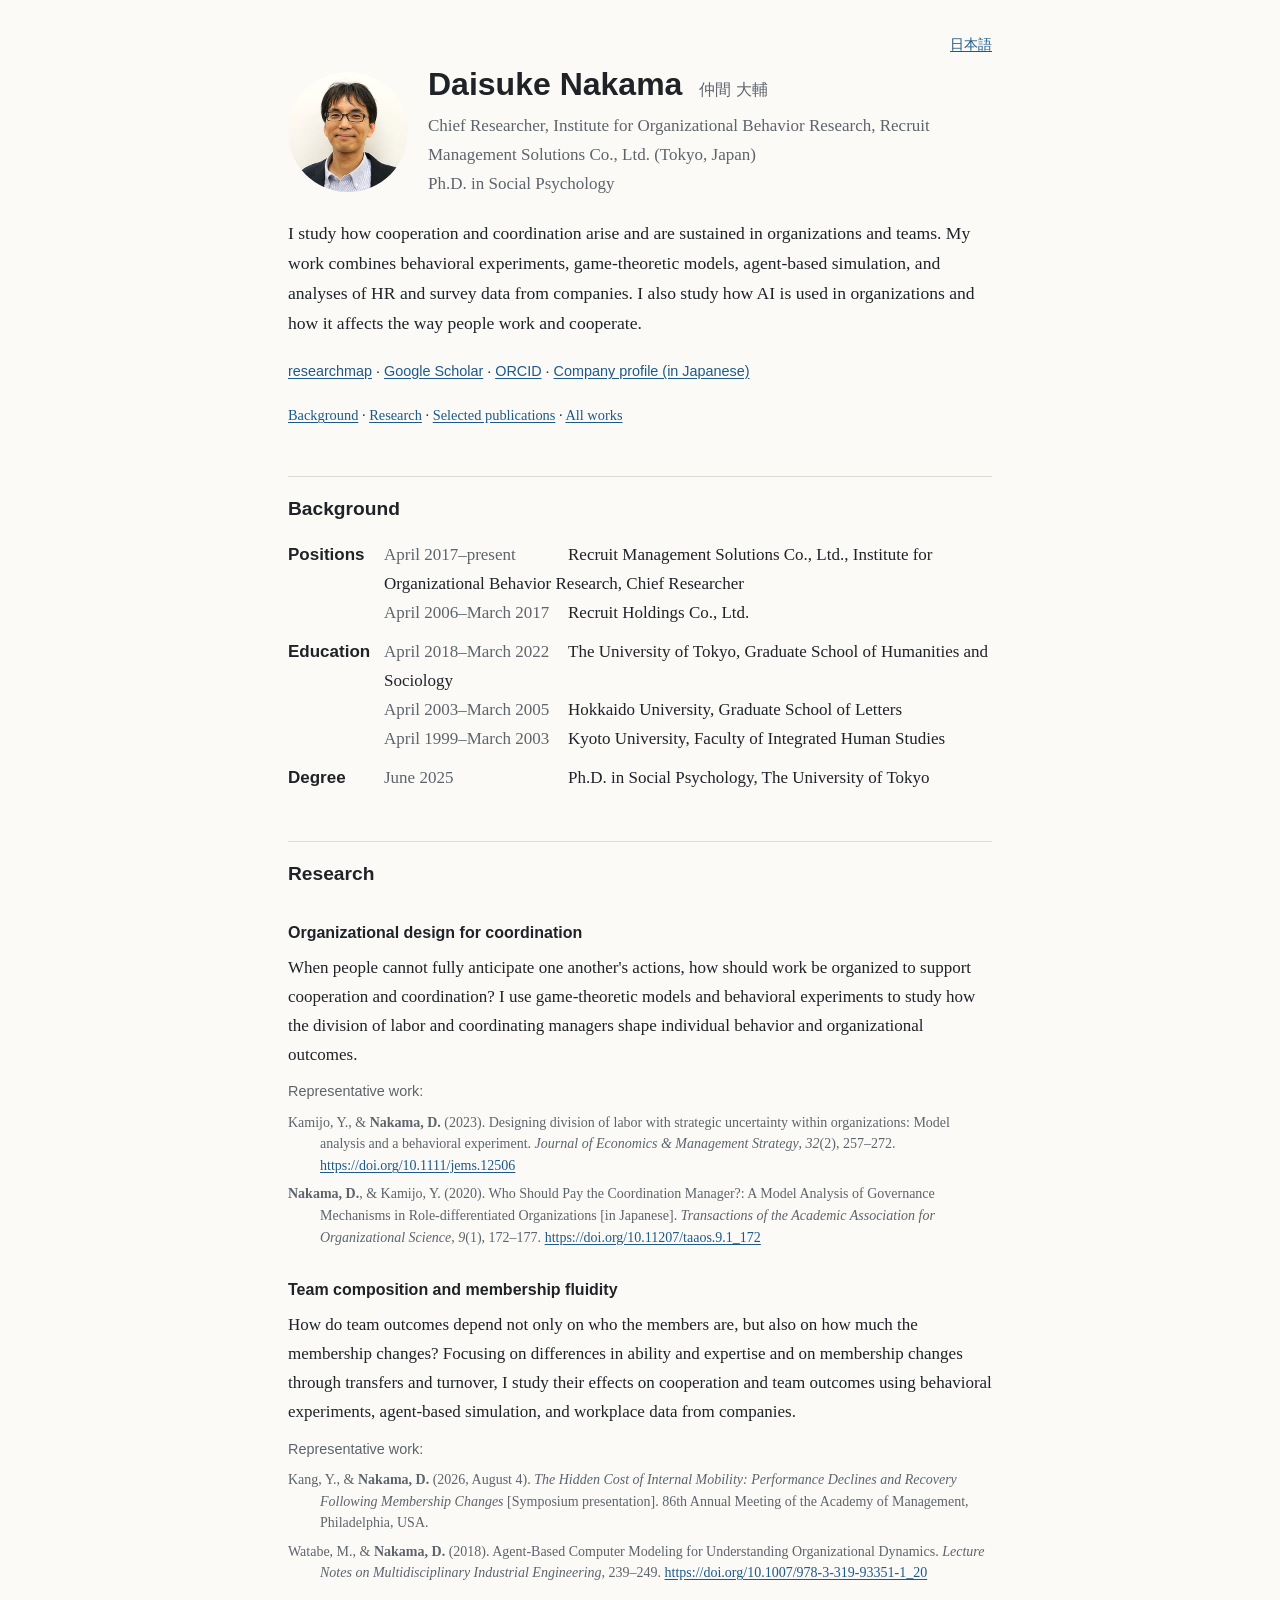
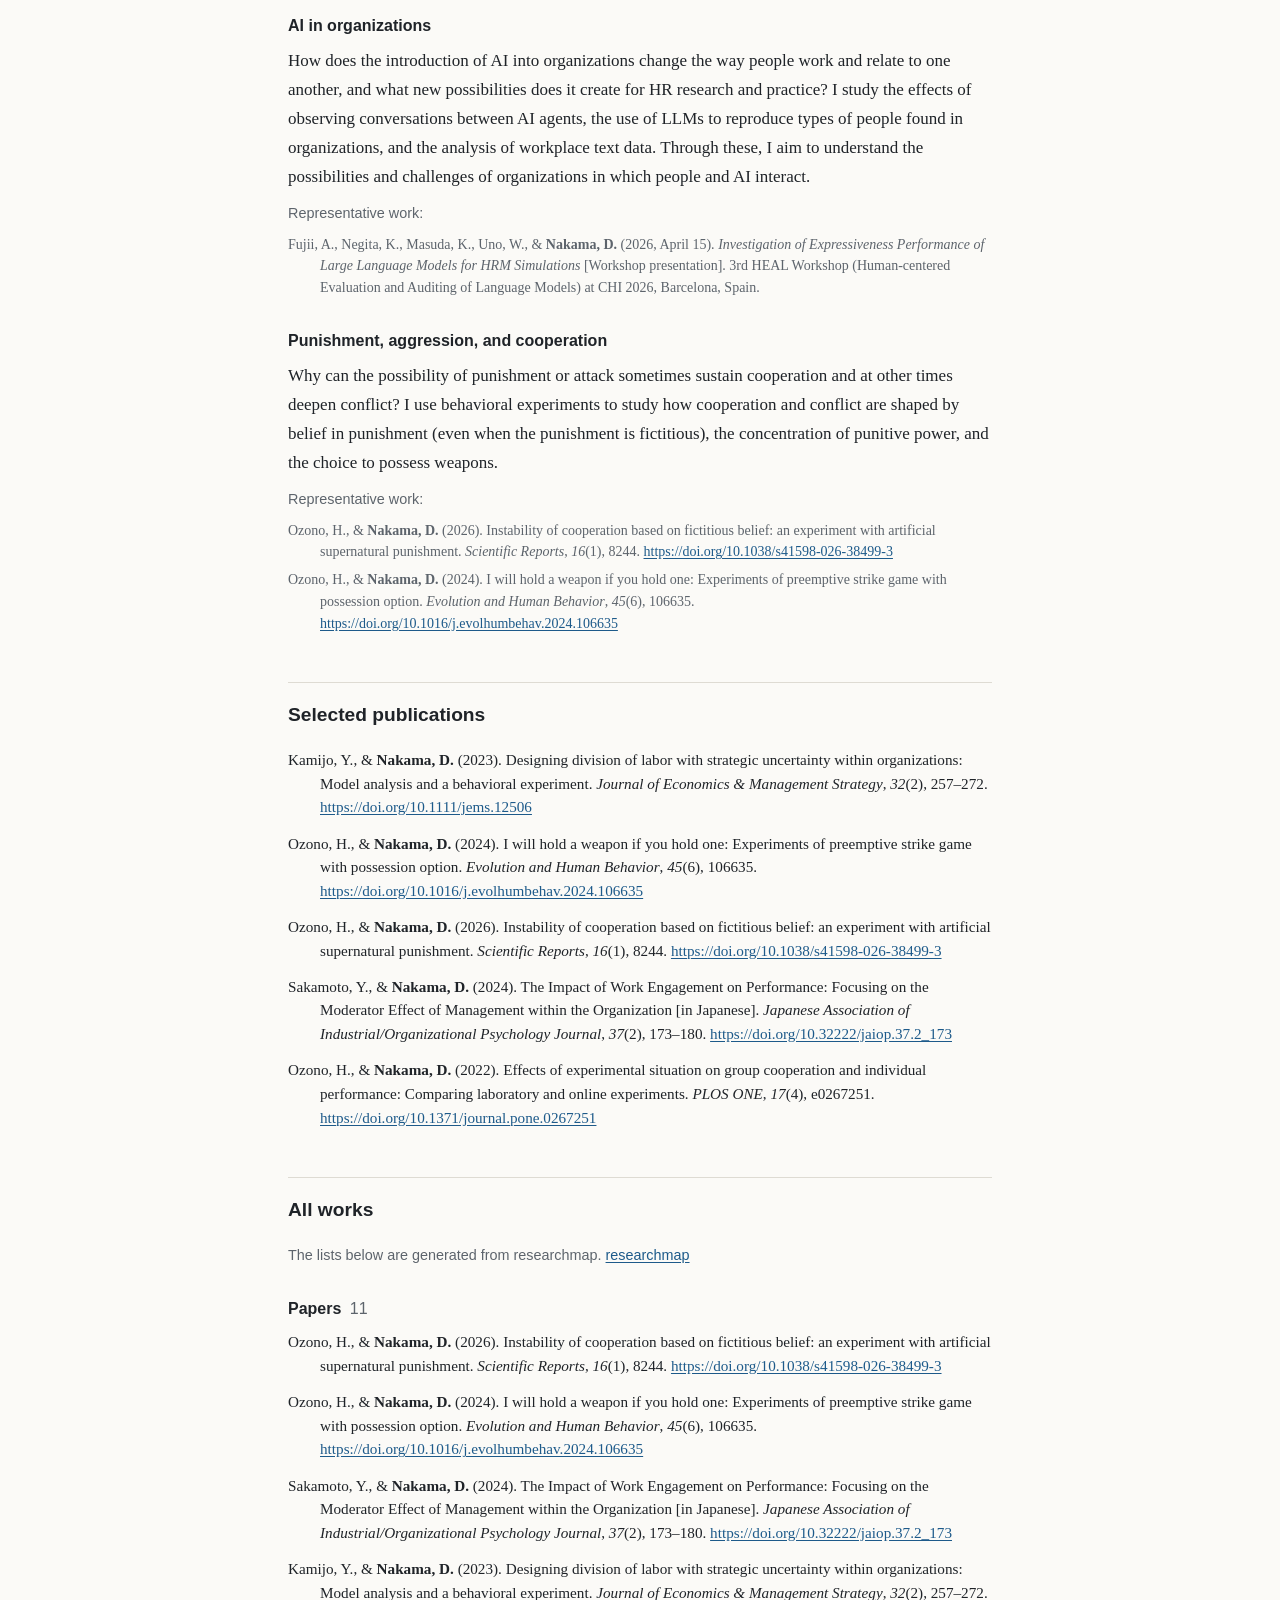
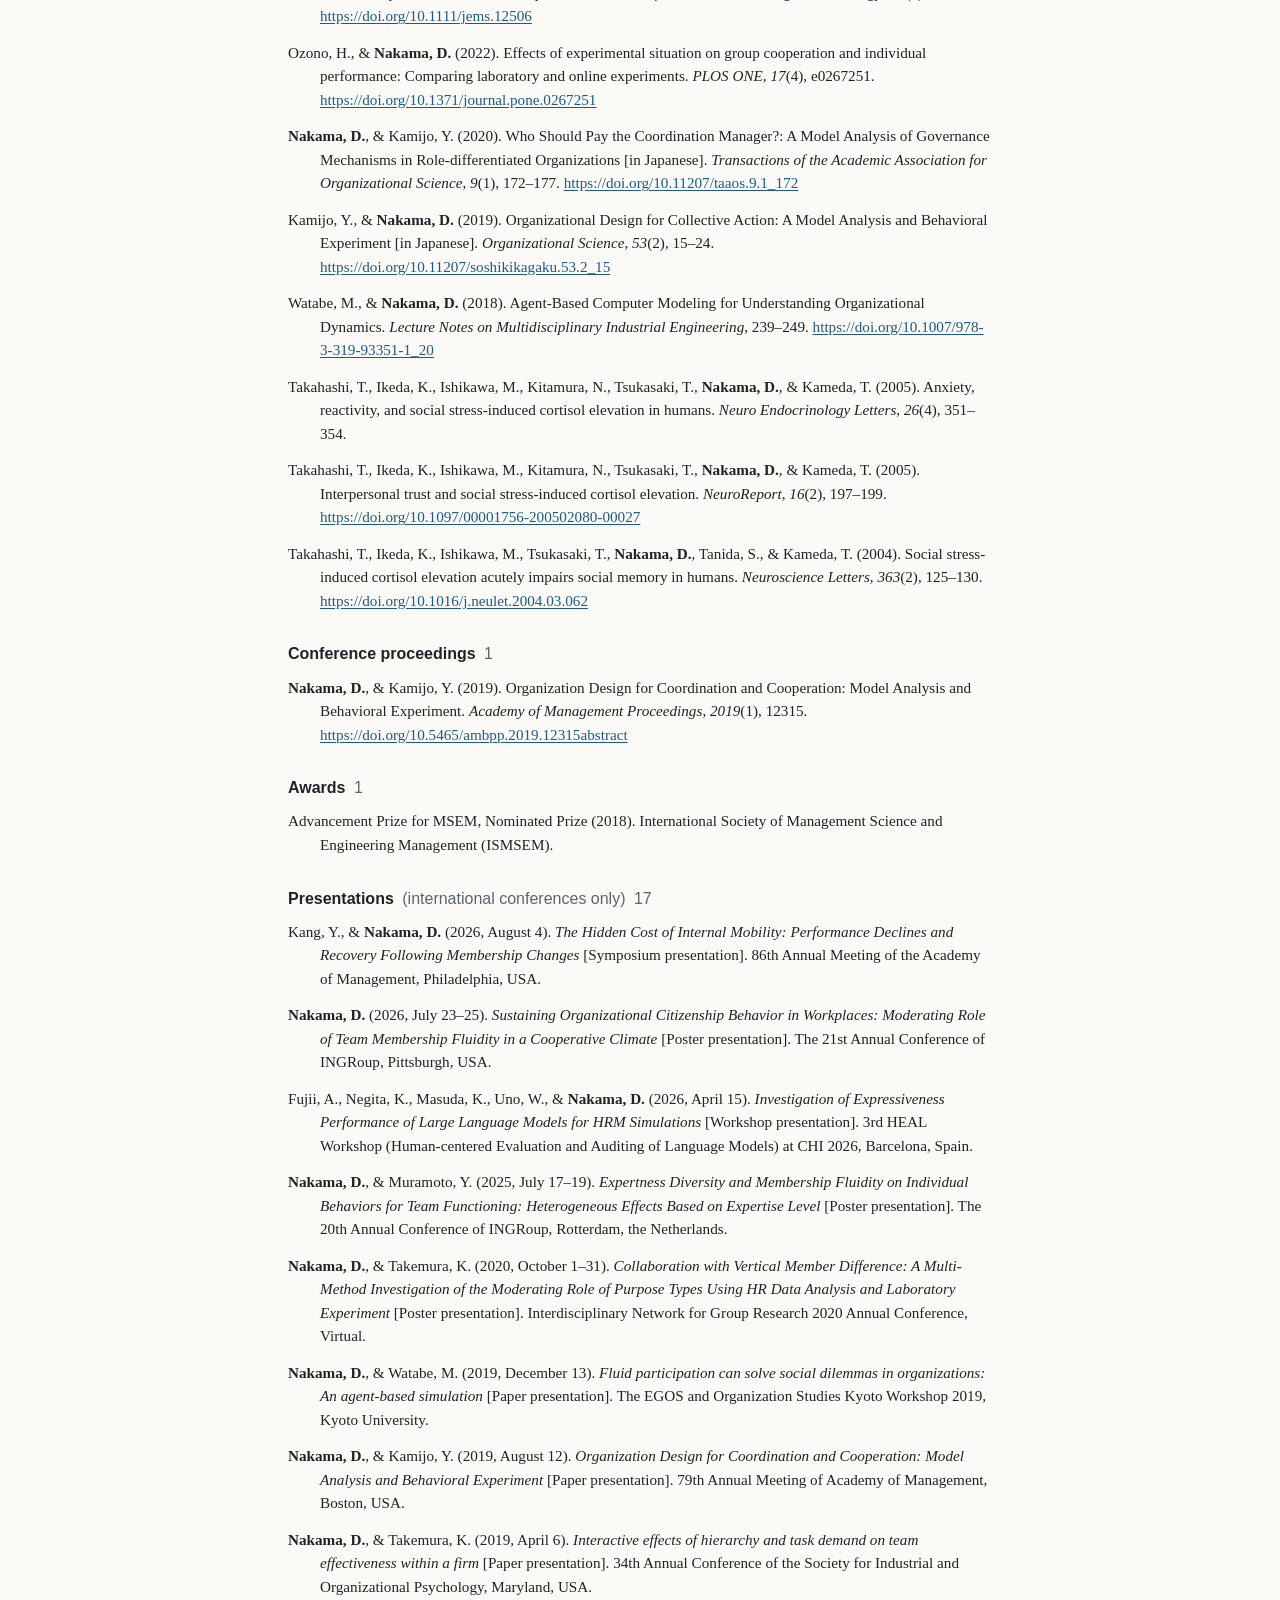
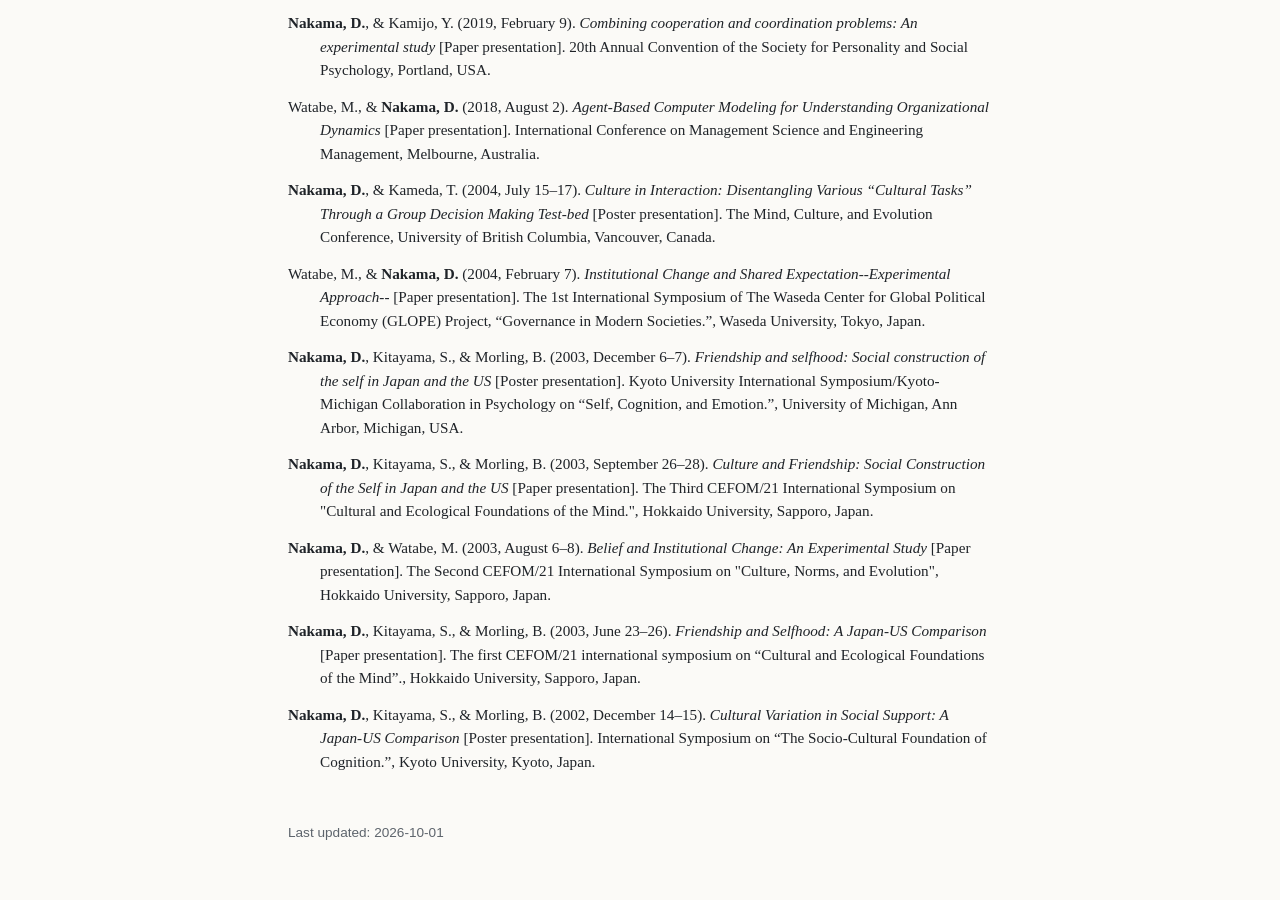
==== commit f7e1ebd2: "Add background section, representative works per theme, and report labels Co-Authored-By: Claude Opu" ====
--- a/index.html
+++ b/index.html
@@ -5,6 +5,7 @@
 <meta name="viewport" content="width=device-width, initial-scale=1">
 <title>Daisuke Nakama</title>
 <meta name="description" content="Daisuke Nakama studies cooperation and coordination in organizations and teams.">
+<link rel="icon" href="avatar.png">
 <link rel="stylesheet" href="style.css">
 </head>
 <body>
@@ -14,44 +15,58 @@
 <img src="avatar.png" alt="Portrait of Daisuke Nakama" width="120" height="120">
 <div>
 <h1>Daisuke Nakama <span class="sub">仲間 大輔</span></h1>
-<p class="role">Chief Researcher, Institute for Organizational Behavior Research, Recruit Management Solutions Co., Ltd. (Tokyo, Japan)<br>Ph.D. in Social Psychology, The University of Tokyo</p>
+<p class="role">Chief Researcher, Institute for Organizational Behavior Research, Recruit Management Solutions Co., Ltd. (Tokyo, Japan)<br>Ph.D. in Social Psychology</p>
 </div>
 </div>
-<p class="lead">I study how cooperation and coordination arise and are sustained in organizations and teams. My work combines behavioral experiments, game-theoretic models, agent-based simulation, and analyses of HR and survey data from companies. Recently, I have also become interested in how AI is used in organizations and how it affects the way people work and cooperate.</p>
+<p class="lead">I study how cooperation and coordination arise and are sustained in organizations and teams. My work combines behavioral experiments, game-theoretic models, agent-based simulation, and analyses of HR and survey data from companies. I also study how AI is used in organizations and how it affects the way people work and cooperate.</p>
 <p class="links"><a href="https://researchmap.jp/dnakama?lang=en">researchmap</a> · <a href="https://scholar.google.com/citations?user=3xT6G5sAAAAJ">Google Scholar</a> · <a href="https://orcid.org/0000-0003-1457-5297">ORCID</a> · <a href="https://www.recruit-ms.co.jp/issue/talent/0000000144/">Company profile (in Japanese)</a></p>
+<nav class="jump" aria-label="On this page">
+<a href="#background">Background</a> · <a href="#research">Research</a> · <a href="#selected">Selected publications</a> · <a href="#all-works">All works</a>
+</nav>
 </header>
 <main>
-<section class="themes">
+<section id="background">
+<h2>Background</h2>
+<dl class="background">
+<dt>Positions</dt>
+<dd><span class="when">April 2017–present</span>Recruit Management Solutions Co., Ltd., Institute for Organizational Behavior Research, Chief Researcher<br><span class="when">April 2006–March 2017</span>Recruit Holdings Co., Ltd.</dd>
+<dt>Education</dt>
+<dd><span class="when">April 2018–March 2022</span>The University of Tokyo, Graduate School of Humanities and Sociology<br><span class="when">April 2003–March 2005</span>Hokkaido University, Graduate School of Letters<br><span class="when">April 1999–March 2003</span>Kyoto University, Faculty of Integrated Human Studies</dd>
+<dt>Degree</dt>
+<dd><span class="when">June 2025</span>Ph.D. in Social Psychology, The University of Tokyo</dd>
+</dl>
+</section>
+<section class="themes" id="research">
 <h2>Research</h2>
+<h3>Organizational design for coordination</h3>
+<p>When people cannot fully anticipate one another&#x27;s actions, how should work be organized to support cooperation and coordination? I use game-theoretic models and behavioral experiments to study how the division of labor and coordinating managers shape individual behavior and organizational outcomes.</p>
+<p class="source">Representative work:</p>
+<ul class="works">
+<li>Kamijo, Y., &amp; <strong>Nakama, D.</strong> (2023). Designing division of labor with strategic uncertainty within organizations: Model analysis and a behavioral experiment. <i>Journal of Economics &amp; Management Strategy</i>, <i>32</i>(2), 257–272. <a href="https://doi.org/10.1111/jems.12506">https://doi.org/10.1111/jems.12506</a></li>
+<li><strong>Nakama, D.</strong>, &amp; Kamijo, Y. (2020). Who Should Pay the Coordination Manager?: A Model Analysis of Governance Mechanisms in Role-differentiated Organizations [in Japanese]. <i>Transactions of the Academic Association for Organizational Science</i>, <i>9</i>(1), 172–177. <a href="https://doi.org/10.11207/taaos.9.1_172">https://doi.org/10.11207/taaos.9.1_172</a></li>
+</ul>
 <h3>Team composition and membership fluidity</h3>
-<p>Teams are made up of members who differ in ability and expertise, and members come and go through transfers and turnover. I examine how such composition and fluidity change members&#x27; cooperation and team outcomes, using social dilemma experiments, agent-based simulation, and data from company workplaces.</p>
+<p>How do team outcomes depend not only on who the members are, but also on how much the membership changes? Focusing on differences in ability and expertise and on membership changes through transfers and turnover, I study their effects on cooperation and team outcomes using behavioral experiments, agent-based simulation, and workplace data from companies.</p>
 <p class="source">Representative work:</p>
 <ul class="works">
 <li>Kang, Y., &amp; <strong>Nakama, D.</strong> (2026, August 4). <i>The Hidden Cost of Internal Mobility: Performance Declines and Recovery Following Membership Changes</i> [Symposium presentation]. 86th Annual Meeting of the Academy of Management, Philadelphia, USA.</li>
 <li>Watabe, M., &amp; <strong>Nakama, D.</strong> (2018). Agent-Based Computer Modeling for Understanding Organizational Dynamics. <i>Lecture Notes on Multidisciplinary Industrial Engineering</i>, 239–249. <a href="https://doi.org/10.1007/978-3-319-93351-1_20">https://doi.org/10.1007/978-3-319-93351-1_20</a></li>
 </ul>
-<h3>Organizational design for coordination</h3>
-<p>How should work be divided when people are uncertain about what others will do? I analyze division of labor and the role of coordinating managers using game-theoretic models and laboratory experiments.</p>
+<h3>AI in organizations</h3>
+<p>How does the introduction of AI into organizations change the way people work and relate to one another, and what new possibilities does it create for HR research and practice? I study the effects of observing conversations between AI agents, the use of LLMs to reproduce types of people found in organizations, and the analysis of workplace text data. Through these, I aim to understand the possibilities and challenges of organizations in which people and AI interact.</p>
 <p class="source">Representative work:</p>
 <ul class="works">
-<li>Kamijo, Y., &amp; <strong>Nakama, D.</strong> (2023). Designing division of labor with strategic uncertainty within organizations: Model analysis and a behavioral experiment. <i>Journal of Economics &amp; Management Strategy</i>, <i>32</i>(2), 257–272. <a href="https://doi.org/10.1111/jems.12506">https://doi.org/10.1111/jems.12506</a></li>
-<li><strong>Nakama, D.</strong>, &amp; Kamijo, Y. (2020). Who Should Pay the Coordination Manager?: A Model Analysis of Governance Mechanisms in Role-differentiated Organizations [in Japanese]. <i>Transactions of the Academic Association for Organizational Science</i>, <i>9</i>(1), 172–177. <a href="https://doi.org/10.11207/taaos.9.1_172">https://doi.org/10.11207/taaos.9.1_172</a></li>
+<li>Fujii, A., Negita, K., Masuda, K., Uno, W., &amp; <strong>Nakama, D.</strong> (2026, April 15). <i>Investigation of Expressiveness Performance of Large Language Models for HRM Simulations</i> [Workshop presentation]. 3rd HEAL Workshop (Human-centered Evaluation and Auditing of Language Models) at CHI 2026, Barcelona, Spain.</li>
 </ul>
 <h3>Punishment, aggression, and cooperation</h3>
-<p>The possibility of punishment or attack can sustain cooperation, but it can also create conflict. I run experiments on how beliefs about punishment, including fictitious ones, the concentration of the power to punish, and the option to hold weapons shape cooperation and conflict.</p>
+<p>Why can the possibility of punishment or attack sometimes sustain cooperation and at other times deepen conflict? I use behavioral experiments to study how cooperation and conflict are shaped by belief in punishment (even when the punishment is fictitious), the concentration of punitive power, and the choice to possess weapons.</p>
 <p class="source">Representative work:</p>
 <ul class="works">
 <li>Ozono, H., &amp; <strong>Nakama, D.</strong> (2026). Instability of cooperation based on fictitious belief: an experiment with artificial supernatural punishment. <i>Scientific Reports</i>, <i>16</i>(1), 8244. <a href="https://doi.org/10.1038/s41598-026-38499-3">https://doi.org/10.1038/s41598-026-38499-3</a></li>
 <li>Ozono, H., &amp; <strong>Nakama, D.</strong> (2024). I will hold a weapon if you hold one: Experiments of preemptive strike game with possession option. <i>Evolution and Human Behavior</i>, <i>45</i>(6), 106635. <a href="https://doi.org/10.1016/j.evolhumbehav.2024.106635">https://doi.org/10.1016/j.evolhumbehav.2024.106635</a></li>
 </ul>
-<h3>AI in organizations</h3>
-<p>How does AI change the way people work and relate to each other in the workplace, and how can it be used in HR research? I study how observing conversations between personalized AI agents affects employees, test whether LLM agents can reproduce types of people in organizations for HRM simulations, and apply natural language processing to text such as 360-degree feedback comments and one-on-one meeting notes.</p>
-<p class="source">Representative work:</p>
-<ul class="works">
-<li>Fujii, A., Negita, K., Masuda, K., Uno, W., &amp; <strong>Nakama, D.</strong> (2026, April 15). <i>Investigation of Expressiveness Performance of Large Language Models for HRM Simulations</i> [Workshop presentation]. 3rd HEAL Workshop (Human-centered Evaluation and Auditing of Language Models) at CHI 2026, Barcelona, Spain.</li>
-</ul>
 </section>
-<section>
+<section id="selected">
 <h2>Selected publications</h2>
 <ul class="works">
 <li>Kamijo, Y., &amp; <strong>Nakama, D.</strong> (2023). Designing division of labor with strategic uncertainty within organizations: Model analysis and a behavioral experiment. <i>Journal of Economics &amp; Management Strategy</i>, <i>32</i>(2), 257–272. <a href="https://doi.org/10.1111/jems.12506">https://doi.org/10.1111/jems.12506</a></li>
@@ -61,7 +76,7 @@
 <li>Ozono, H., &amp; <strong>Nakama, D.</strong> (2022). Effects of experimental situation on group cooperation and individual performance: Comparing laboratory and online experiments. <i>PLOS ONE</i>, <i>17</i>(4), e0267251. <a href="https://doi.org/10.1371/journal.pone.0267251">https://doi.org/10.1371/journal.pone.0267251</a></li>
 </ul>
 </section>
-<section>
+<section id="all-works">
 <h2>All works</h2>
 <p class="meta">The lists below are generated from researchmap. <a href="https://researchmap.jp/dnakama?lang=en">researchmap</a></p>
 <h3>Papers <span class="count">11</span></h3>
--- a/style.css
+++ b/style.css
@@ -16,8 +16,10 @@
 a{color:var(--accent);text-underline-offset:.15em;overflow-wrap:anywhere}
 .switch{text-align:right;margin:0;font-size:.9rem}
 .role{color:var(--muted);margin:0}
+.nb{display:inline-block}
 .lead{font-size:1.1rem;margin:1.25rem 0}
-.links,.meta,.source{font-size:.9rem}
+.links,.jump,.meta,.source{font-size:.9rem}
+.jump{margin:1.25rem 0 0}
 .meta,.count,.source{color:var(--muted)}
 .count{font-weight:400;margin-left:.25rem}
 .works,.reports{list-style:none;padding:0;margin:.5rem 0}
@@ -25,6 +27,13 @@
 .reports>li{margin:0 0 1.1rem;font-size:.95rem;line-height:1.55}
 .report{margin:1rem 0 2rem;padding-left:1rem;border-left:3px solid var(--line)}
 .report h3{margin-top:0}
+.tag{display:inline-block;margin-right:.6rem;padding:0 .45rem;border:1px solid var(--line);border-radius:.25rem;font-size:.8rem}
 .source{margin:.6rem 0 .2rem}
 .themes .works li,.report .works li,.reports .works li{font-size:.875rem;margin-bottom:.4rem;color:var(--muted)}
+.theme-reports{margin-top:.75rem}
+.background{display:grid;grid-template-columns:5rem 1fr;gap:.65rem 1rem;margin:.5rem 0}
+.background dt{font-family:-apple-system,"Helvetica Neue","Hiragino Sans","Yu Gothic",sans-serif;font-weight:600}
+.background dd{margin:0}
+.when{display:inline-block;min-width:10.5rem;margin-right:1rem;color:var(--muted)}
+@media (max-width:34rem){.background{display:block}.background dt{margin-top:1rem}.when{display:block}}
 footer{margin-top:3rem;padding-bottom:3rem;color:var(--muted);font-size:.85rem}
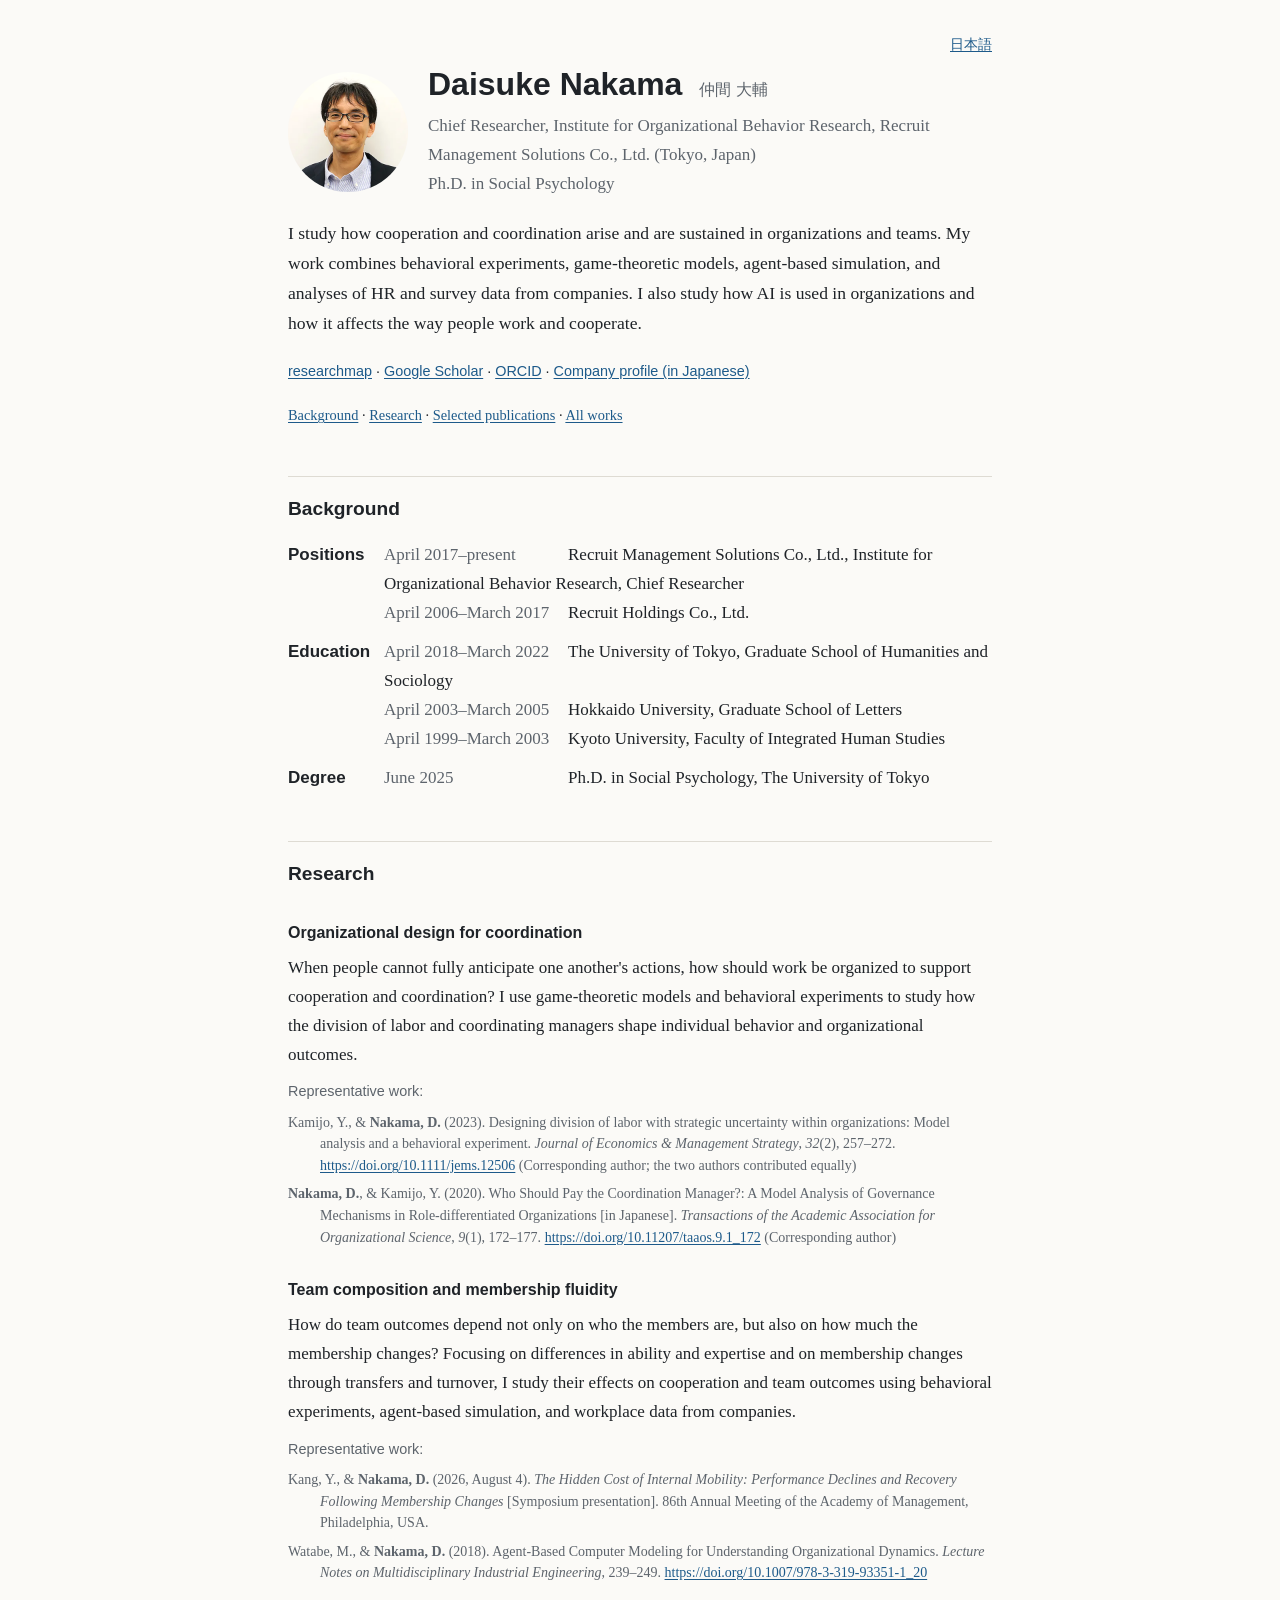
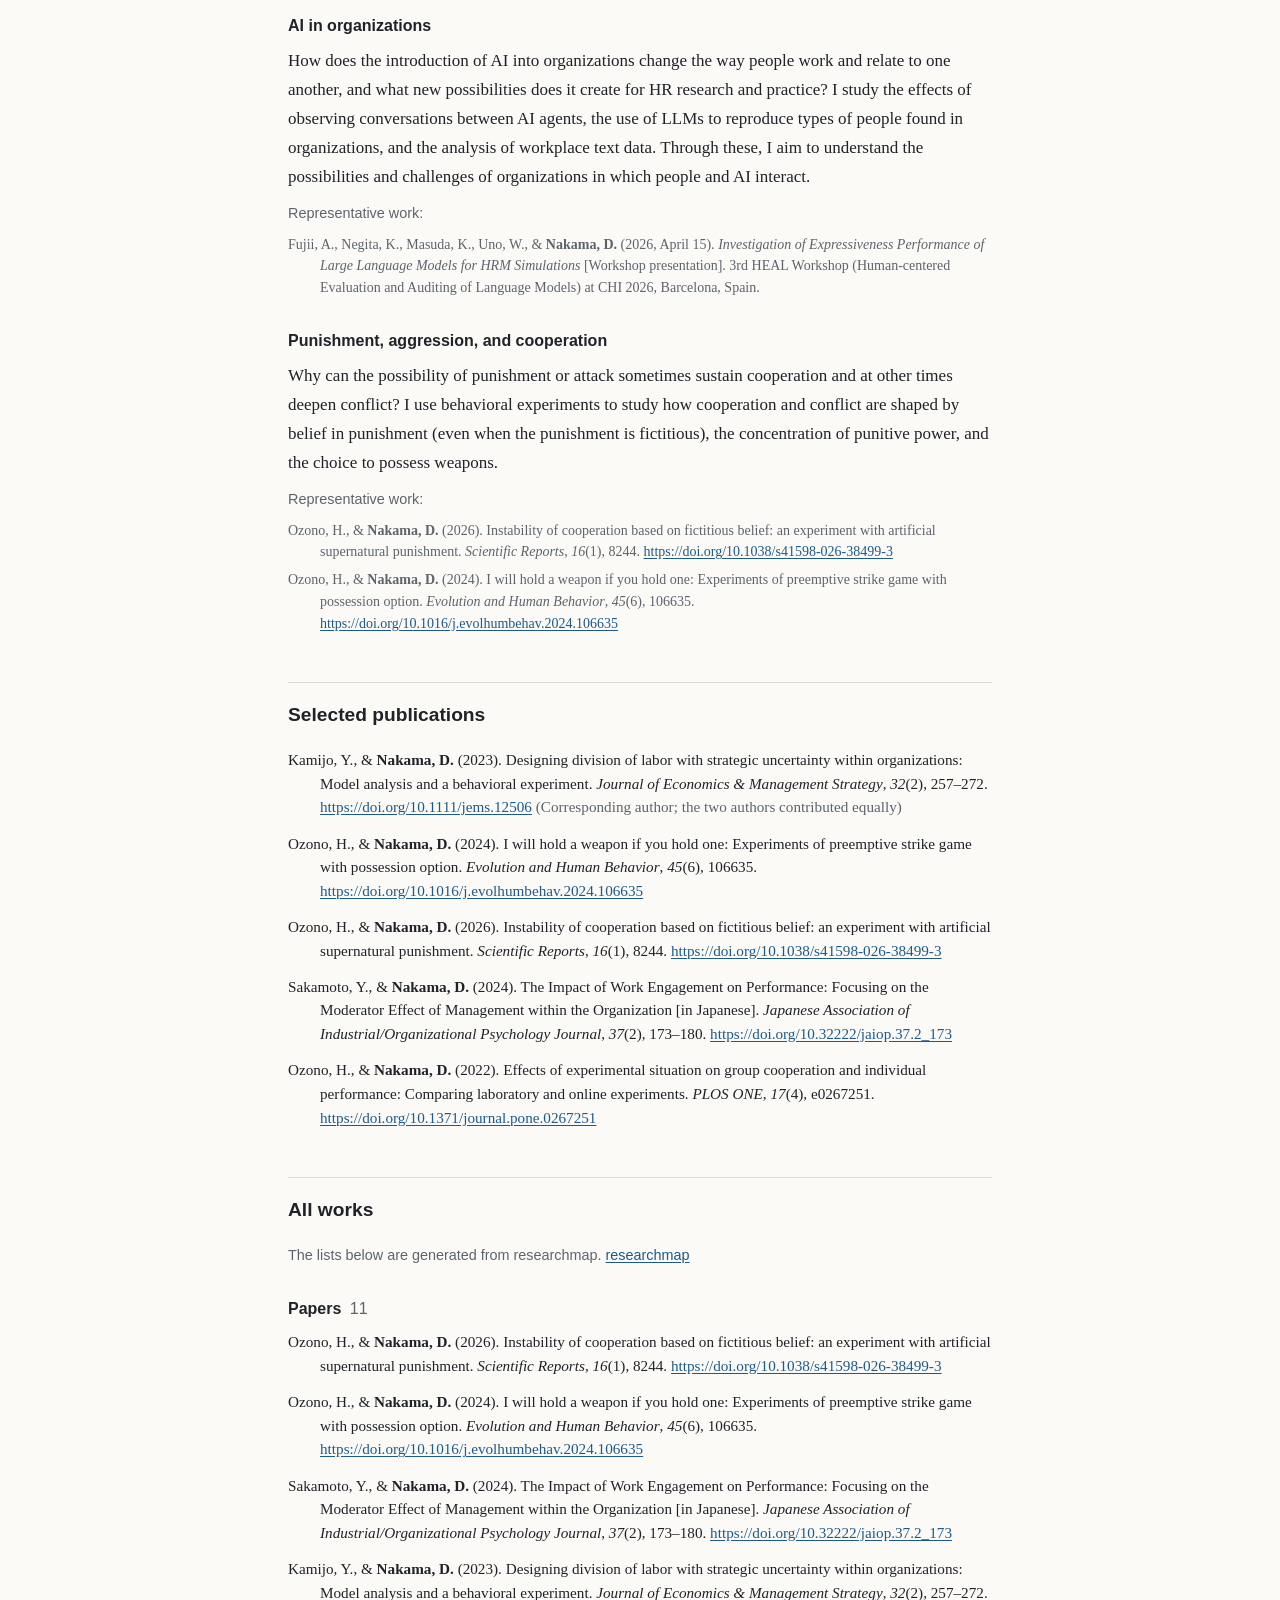
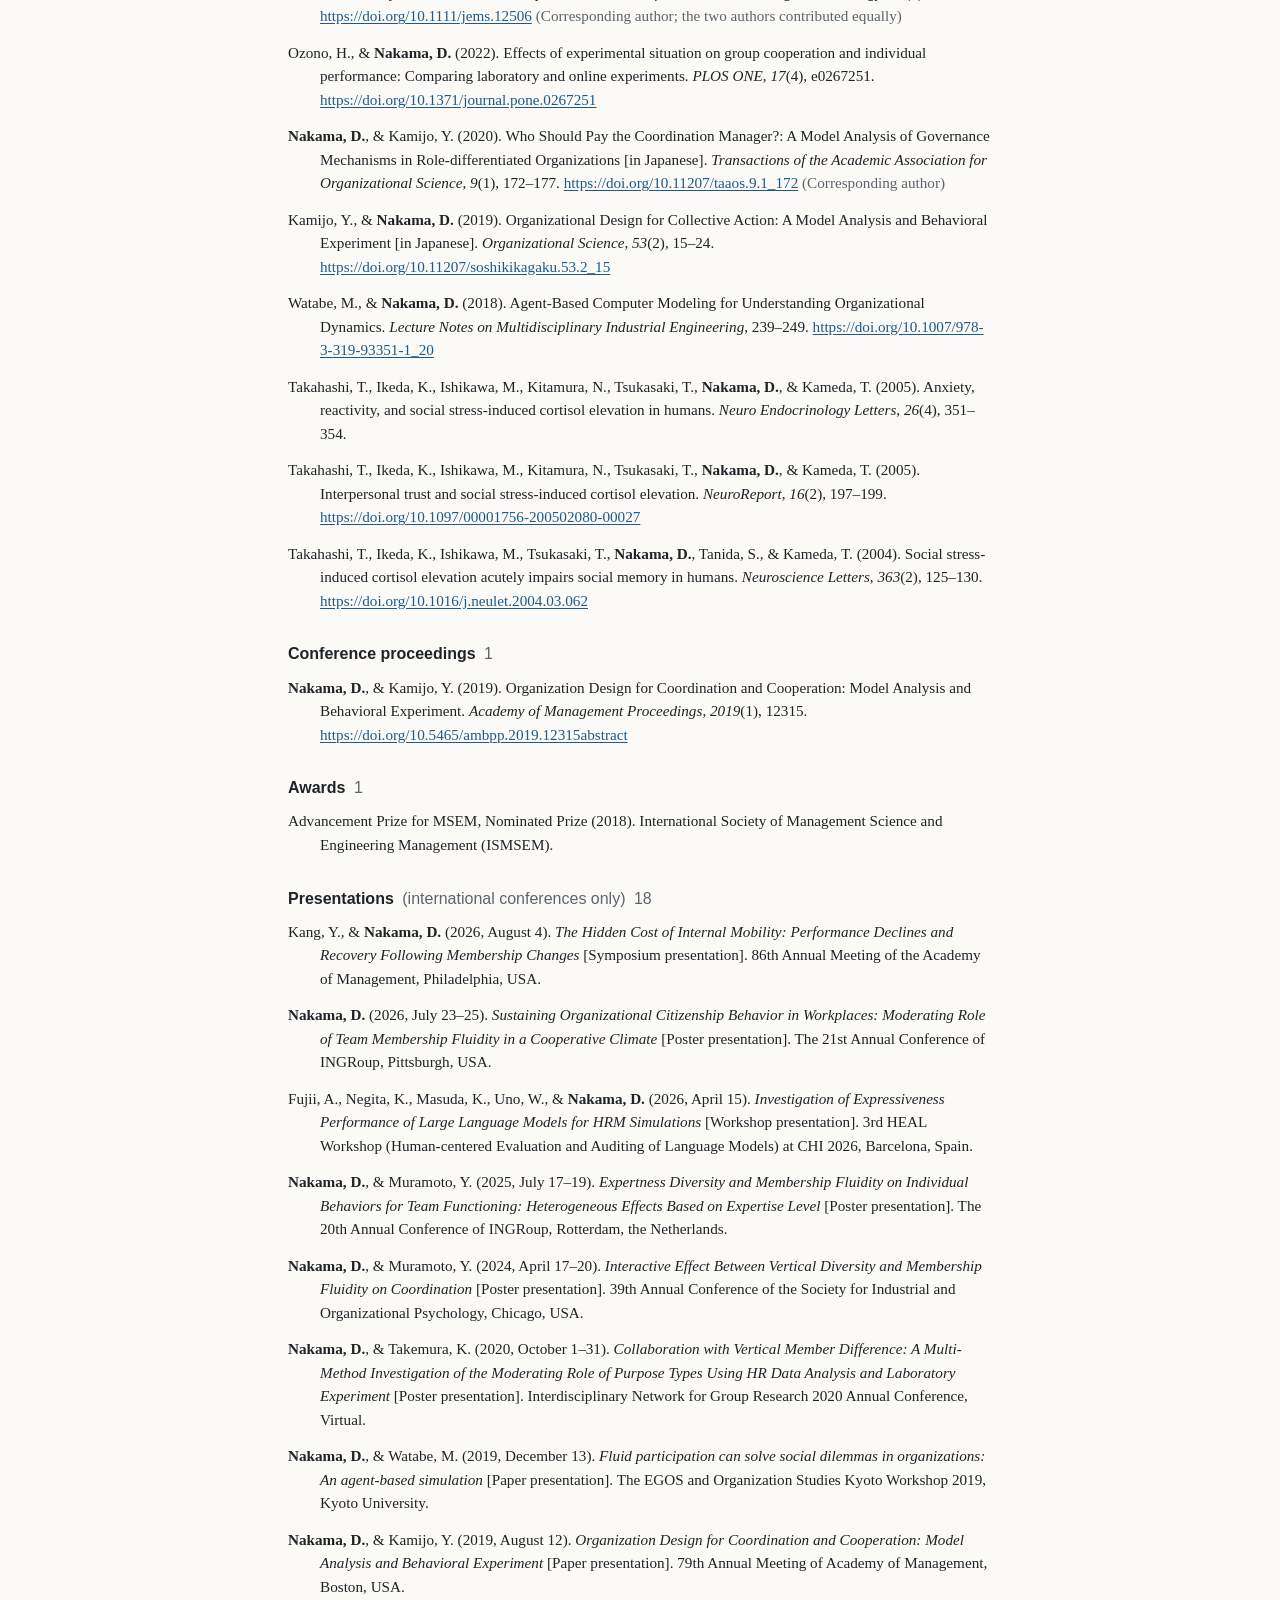
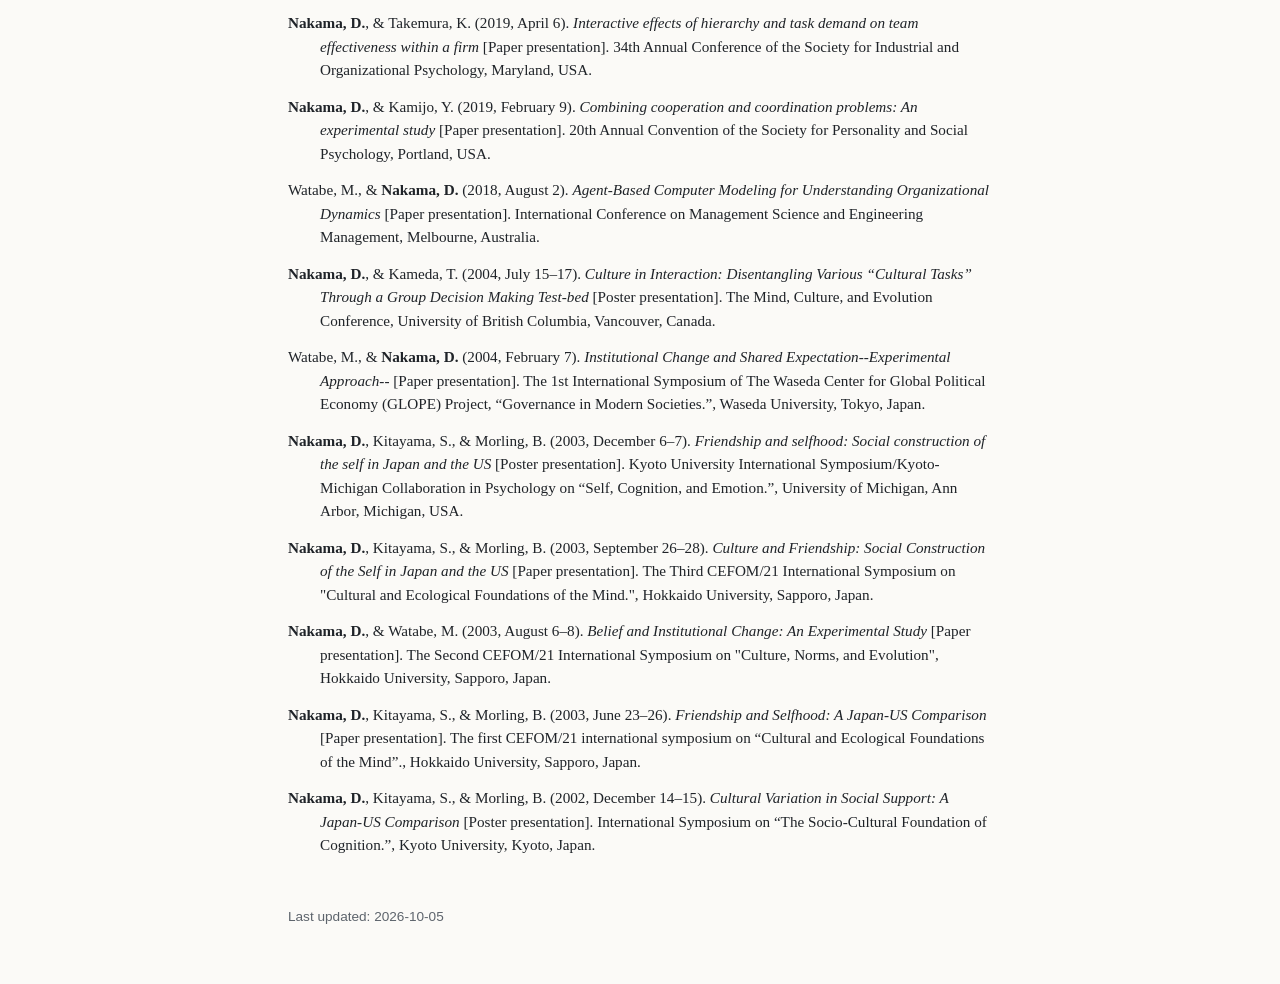
==== commit 1ba98860: "Add SIOP 2024 poster, corresponding-author and equal-contribution notes, fix a title colon Co-Author" ====
--- a/index.html
+++ b/index.html
@@ -42,8 +42,8 @@
 <p>When people cannot fully anticipate one another&#x27;s actions, how should work be organized to support cooperation and coordination? I use game-theoretic models and behavioral experiments to study how the division of labor and coordinating managers shape individual behavior and organizational outcomes.</p>
 <p class="source">Representative work:</p>
 <ul class="works">
-<li>Kamijo, Y., &amp; <strong>Nakama, D.</strong> (2023). Designing division of labor with strategic uncertainty within organizations: Model analysis and a behavioral experiment. <i>Journal of Economics &amp; Management Strategy</i>, <i>32</i>(2), 257–272. <a href="https://doi.org/10.1111/jems.12506">https://doi.org/10.1111/jems.12506</a></li>
-<li><strong>Nakama, D.</strong>, &amp; Kamijo, Y. (2020). Who Should Pay the Coordination Manager?: A Model Analysis of Governance Mechanisms in Role-differentiated Organizations [in Japanese]. <i>Transactions of the Academic Association for Organizational Science</i>, <i>9</i>(1), 172–177. <a href="https://doi.org/10.11207/taaos.9.1_172">https://doi.org/10.11207/taaos.9.1_172</a></li>
+<li>Kamijo, Y., &amp; <strong>Nakama, D.</strong> (2023). Designing division of labor with strategic uncertainty within organizations: Model analysis and a behavioral experiment. <i>Journal of Economics &amp; Management Strategy</i>, <i>32</i>(2), 257–272. <a href="https://doi.org/10.1111/jems.12506">https://doi.org/10.1111/jems.12506</a> <span class="note">(Corresponding author; the two authors contributed equally)</span></li>
+<li><strong>Nakama, D.</strong>, &amp; Kamijo, Y. (2020). Who Should Pay the Coordination Manager?: A Model Analysis of Governance Mechanisms in Role-differentiated Organizations [in Japanese]. <i>Transactions of the Academic Association for Organizational Science</i>, <i>9</i>(1), 172–177. <a href="https://doi.org/10.11207/taaos.9.1_172">https://doi.org/10.11207/taaos.9.1_172</a> <span class="note">(Corresponding author)</span></li>
 </ul>
 <h3>Team composition and membership fluidity</h3>
 <p>How do team outcomes depend not only on who the members are, but also on how much the membership changes? Focusing on differences in ability and expertise and on membership changes through transfers and turnover, I study their effects on cooperation and team outcomes using behavioral experiments, agent-based simulation, and workplace data from companies.</p>
@@ -69,7 +69,7 @@
 <section id="selected">
 <h2>Selected publications</h2>
 <ul class="works">
-<li>Kamijo, Y., &amp; <strong>Nakama, D.</strong> (2023). Designing division of labor with strategic uncertainty within organizations: Model analysis and a behavioral experiment. <i>Journal of Economics &amp; Management Strategy</i>, <i>32</i>(2), 257–272. <a href="https://doi.org/10.1111/jems.12506">https://doi.org/10.1111/jems.12506</a></li>
+<li>Kamijo, Y., &amp; <strong>Nakama, D.</strong> (2023). Designing division of labor with strategic uncertainty within organizations: Model analysis and a behavioral experiment. <i>Journal of Economics &amp; Management Strategy</i>, <i>32</i>(2), 257–272. <a href="https://doi.org/10.1111/jems.12506">https://doi.org/10.1111/jems.12506</a> <span class="note">(Corresponding author; the two authors contributed equally)</span></li>
 <li>Ozono, H., &amp; <strong>Nakama, D.</strong> (2024). I will hold a weapon if you hold one: Experiments of preemptive strike game with possession option. <i>Evolution and Human Behavior</i>, <i>45</i>(6), 106635. <a href="https://doi.org/10.1016/j.evolhumbehav.2024.106635">https://doi.org/10.1016/j.evolhumbehav.2024.106635</a></li>
 <li>Ozono, H., &amp; <strong>Nakama, D.</strong> (2026). Instability of cooperation based on fictitious belief: an experiment with artificial supernatural punishment. <i>Scientific Reports</i>, <i>16</i>(1), 8244. <a href="https://doi.org/10.1038/s41598-026-38499-3">https://doi.org/10.1038/s41598-026-38499-3</a></li>
 <li>Sakamoto, Y., &amp; <strong>Nakama, D.</strong> (2024). The Impact of Work Engagement on Performance: Focusing on the Moderator Effect of Management within the Organization [in Japanese]. <i>Japanese Association of Industrial/Organizational Psychology Journal</i>, <i>37</i>(2), 173–180. <a href="https://doi.org/10.32222/jaiop.37.2_173">https://doi.org/10.32222/jaiop.37.2_173</a></li>
@@ -84,9 +84,9 @@
 <li>Ozono, H., &amp; <strong>Nakama, D.</strong> (2026). Instability of cooperation based on fictitious belief: an experiment with artificial supernatural punishment. <i>Scientific Reports</i>, <i>16</i>(1), 8244. <a href="https://doi.org/10.1038/s41598-026-38499-3">https://doi.org/10.1038/s41598-026-38499-3</a></li>
 <li>Ozono, H., &amp; <strong>Nakama, D.</strong> (2024). I will hold a weapon if you hold one: Experiments of preemptive strike game with possession option. <i>Evolution and Human Behavior</i>, <i>45</i>(6), 106635. <a href="https://doi.org/10.1016/j.evolhumbehav.2024.106635">https://doi.org/10.1016/j.evolhumbehav.2024.106635</a></li>
 <li>Sakamoto, Y., &amp; <strong>Nakama, D.</strong> (2024). The Impact of Work Engagement on Performance: Focusing on the Moderator Effect of Management within the Organization [in Japanese]. <i>Japanese Association of Industrial/Organizational Psychology Journal</i>, <i>37</i>(2), 173–180. <a href="https://doi.org/10.32222/jaiop.37.2_173">https://doi.org/10.32222/jaiop.37.2_173</a></li>
-<li>Kamijo, Y., &amp; <strong>Nakama, D.</strong> (2023). Designing division of labor with strategic uncertainty within organizations: Model analysis and a behavioral experiment. <i>Journal of Economics &amp; Management Strategy</i>, <i>32</i>(2), 257–272. <a href="https://doi.org/10.1111/jems.12506">https://doi.org/10.1111/jems.12506</a></li>
+<li>Kamijo, Y., &amp; <strong>Nakama, D.</strong> (2023). Designing division of labor with strategic uncertainty within organizations: Model analysis and a behavioral experiment. <i>Journal of Economics &amp; Management Strategy</i>, <i>32</i>(2), 257–272. <a href="https://doi.org/10.1111/jems.12506">https://doi.org/10.1111/jems.12506</a> <span class="note">(Corresponding author; the two authors contributed equally)</span></li>
 <li>Ozono, H., &amp; <strong>Nakama, D.</strong> (2022). Effects of experimental situation on group cooperation and individual performance: Comparing laboratory and online experiments. <i>PLOS ONE</i>, <i>17</i>(4), e0267251. <a href="https://doi.org/10.1371/journal.pone.0267251">https://doi.org/10.1371/journal.pone.0267251</a></li>
-<li><strong>Nakama, D.</strong>, &amp; Kamijo, Y. (2020). Who Should Pay the Coordination Manager?: A Model Analysis of Governance Mechanisms in Role-differentiated Organizations [in Japanese]. <i>Transactions of the Academic Association for Organizational Science</i>, <i>9</i>(1), 172–177. <a href="https://doi.org/10.11207/taaos.9.1_172">https://doi.org/10.11207/taaos.9.1_172</a></li>
+<li><strong>Nakama, D.</strong>, &amp; Kamijo, Y. (2020). Who Should Pay the Coordination Manager?: A Model Analysis of Governance Mechanisms in Role-differentiated Organizations [in Japanese]. <i>Transactions of the Academic Association for Organizational Science</i>, <i>9</i>(1), 172–177. <a href="https://doi.org/10.11207/taaos.9.1_172">https://doi.org/10.11207/taaos.9.1_172</a> <span class="note">(Corresponding author)</span></li>
 <li>Kamijo, Y., &amp; <strong>Nakama, D.</strong> (2019). Organizational Design for Collective Action: A Model Analysis and Behavioral Experiment [in Japanese]. <i>Organizational Science</i>, <i>53</i>(2), 15–24. <a href="https://doi.org/10.11207/soshikikagaku.53.2_15">https://doi.org/10.11207/soshikikagaku.53.2_15</a></li>
 <li>Watabe, M., &amp; <strong>Nakama, D.</strong> (2018). Agent-Based Computer Modeling for Understanding Organizational Dynamics. <i>Lecture Notes on Multidisciplinary Industrial Engineering</i>, 239–249. <a href="https://doi.org/10.1007/978-3-319-93351-1_20">https://doi.org/10.1007/978-3-319-93351-1_20</a></li>
 <li>Takahashi, T., Ikeda, K., Ishikawa, M., Kitamura, N., Tsukasaki, T., <strong>Nakama, D.</strong>, &amp; Kameda, T. (2005). Anxiety, reactivity, and social stress-induced cortisol elevation in humans. <i>Neuro Endocrinology Letters</i>, <i>26</i>(4), 351–354.</li>
@@ -101,12 +101,13 @@
 <ul class="works">
 <li>Advancement Prize for MSEM, Nominated Prize (2018). International Society of Management Science and Engineering Management (ISMSEM).</li>
 </ul>
-<h3>Presentations <span class="count">(international conferences only)</span> <span class="count">17</span></h3>
+<h3>Presentations <span class="count">(international conferences only)</span> <span class="count">18</span></h3>
 <ul class="works">
 <li>Kang, Y., &amp; <strong>Nakama, D.</strong> (2026, August 4). <i>The Hidden Cost of Internal Mobility: Performance Declines and Recovery Following Membership Changes</i> [Symposium presentation]. 86th Annual Meeting of the Academy of Management, Philadelphia, USA.</li>
 <li><strong>Nakama, D.</strong> (2026, July 23–25). <i>Sustaining Organizational Citizenship Behavior in Workplaces: Moderating Role of Team Membership Fluidity in a Cooperative Climate</i> [Poster presentation]. The 21st Annual Conference of INGRoup, Pittsburgh, USA.</li>
 <li>Fujii, A., Negita, K., Masuda, K., Uno, W., &amp; <strong>Nakama, D.</strong> (2026, April 15). <i>Investigation of Expressiveness Performance of Large Language Models for HRM Simulations</i> [Workshop presentation]. 3rd HEAL Workshop (Human-centered Evaluation and Auditing of Language Models) at CHI 2026, Barcelona, Spain.</li>
 <li><strong>Nakama, D.</strong>, &amp; Muramoto, Y. (2025, July 17–19). <i>Expertness Diversity and Membership Fluidity on Individual Behaviors for Team Functioning: Heterogeneous Effects Based on Expertise Level</i> [Poster presentation]. The 20th Annual Conference of INGRoup, Rotterdam, the Netherlands.</li>
+<li><strong>Nakama, D.</strong>, &amp; Muramoto, Y. (2024, April 17–20). <i>Interactive Effect Between Vertical Diversity and Membership Fluidity on Coordination</i> [Poster presentation]. 39th Annual Conference of the Society for Industrial and Organizational Psychology, Chicago, USA.</li>
 <li><strong>Nakama, D.</strong>, &amp; Takemura, K. (2020, October 1–31). <i>Collaboration with Vertical Member Difference: A Multi-Method Investigation of the Moderating Role of Purpose Types Using HR Data Analysis and Laboratory Experiment</i> [Poster presentation]. Interdisciplinary Network for Group Research 2020 Annual Conference, Virtual.</li>
 <li><strong>Nakama, D.</strong>, &amp; Watabe, M. (2019, December 13). <i>Fluid participation can solve social dilemmas in organizations: An agent-based simulation</i> [Paper presentation]. The EGOS and Organization Studies Kyoto Workshop 2019, Kyoto University.</li>
 <li><strong>Nakama, D.</strong>, &amp; Kamijo, Y. (2019, August 12). <i>Organization Design for Coordination and Cooperation: Model Analysis and Behavioral Experiment</i> [Paper presentation]. 79th Annual Meeting of Academy of Management, Boston, USA.</li>
@@ -124,7 +125,7 @@
 </section>
 </main>
 <footer>
-<p>Last updated: 2026-10-01</p>
+<p>Last updated: 2026-10-05</p>
 </footer>
 </body>
 </html>
--- a/style.css
+++ b/style.css
@@ -20,7 +20,7 @@
 .lead{font-size:1.1rem;margin:1.25rem 0}
 .links,.jump,.meta,.source{font-size:.9rem}
 .jump{margin:1.25rem 0 0}
-.meta,.count,.source{color:var(--muted)}
+.meta,.count,.source,.note{color:var(--muted)}
 .count{font-weight:400;margin-left:.25rem}
 .works,.reports{list-style:none;padding:0;margin:.5rem 0}
 .works li{margin:0 0 .8rem;padding-left:2rem;text-indent:-2rem;font-size:.95rem;line-height:1.55}
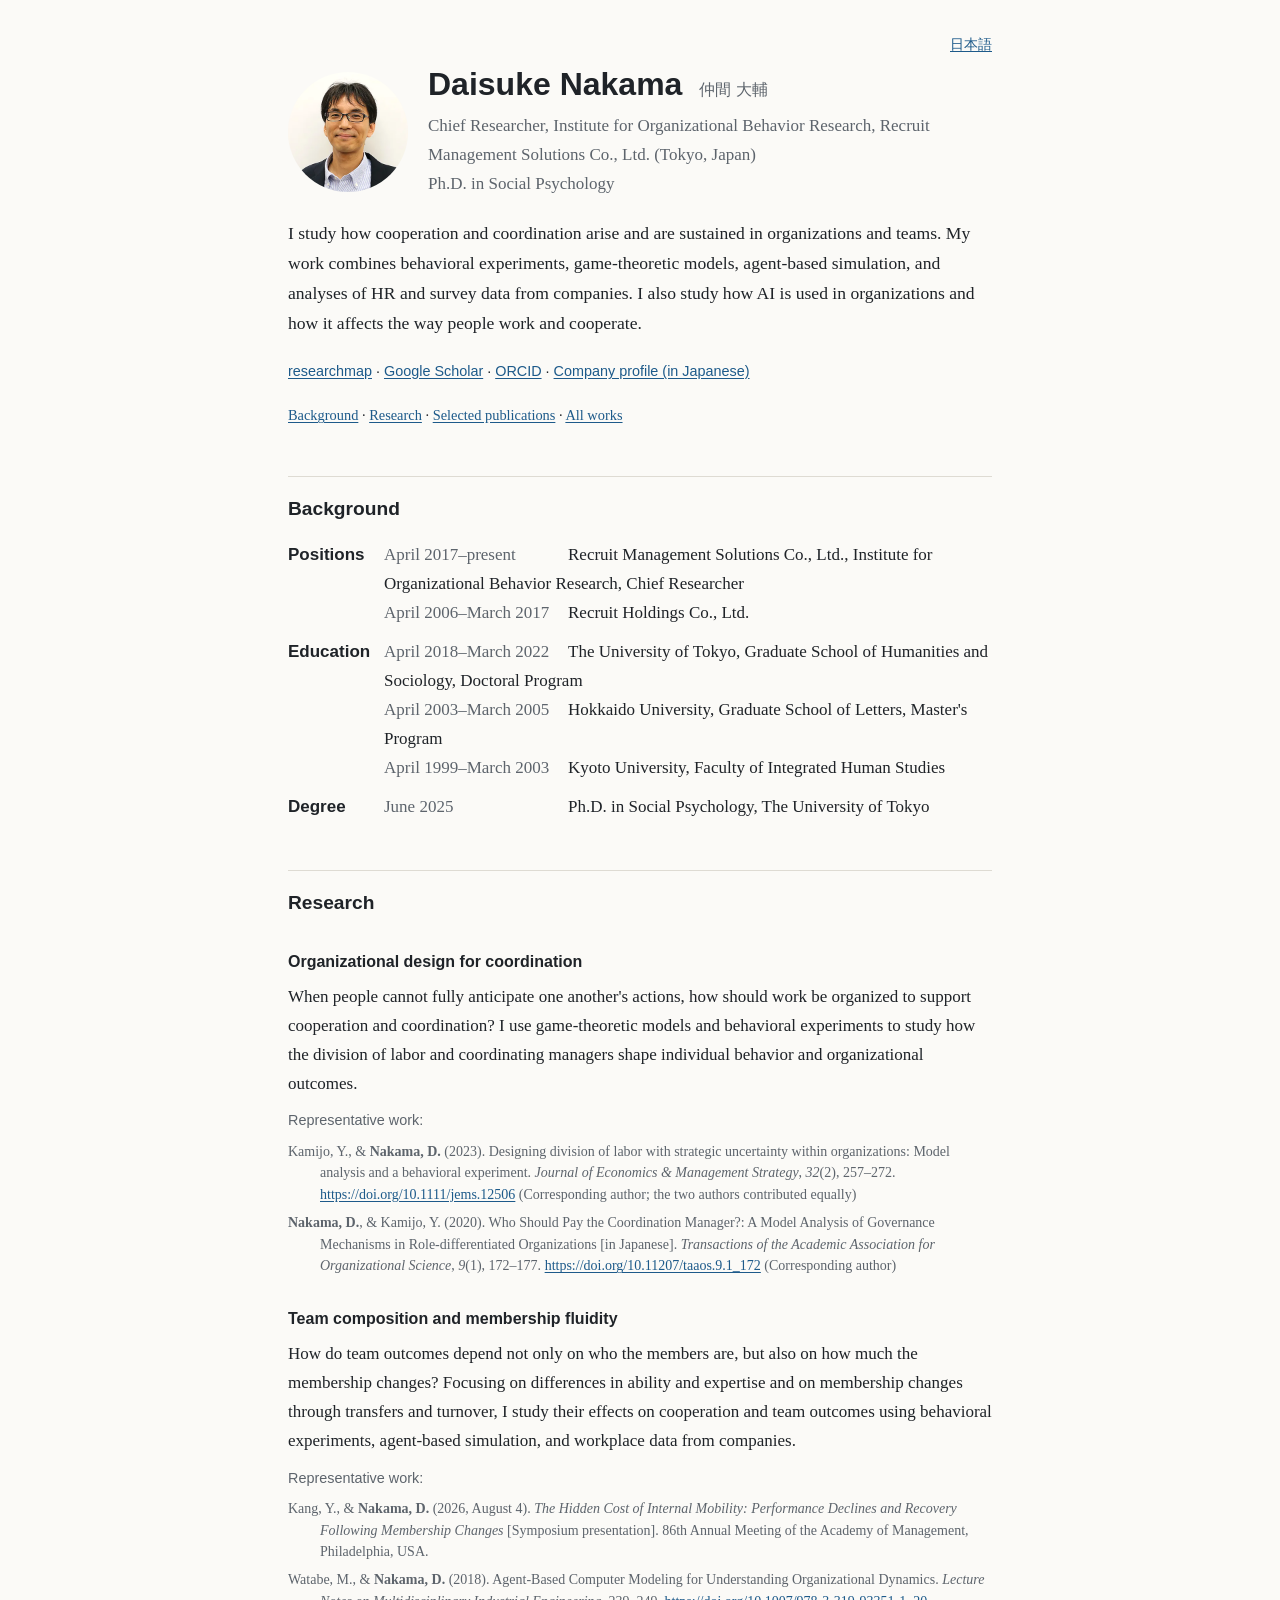
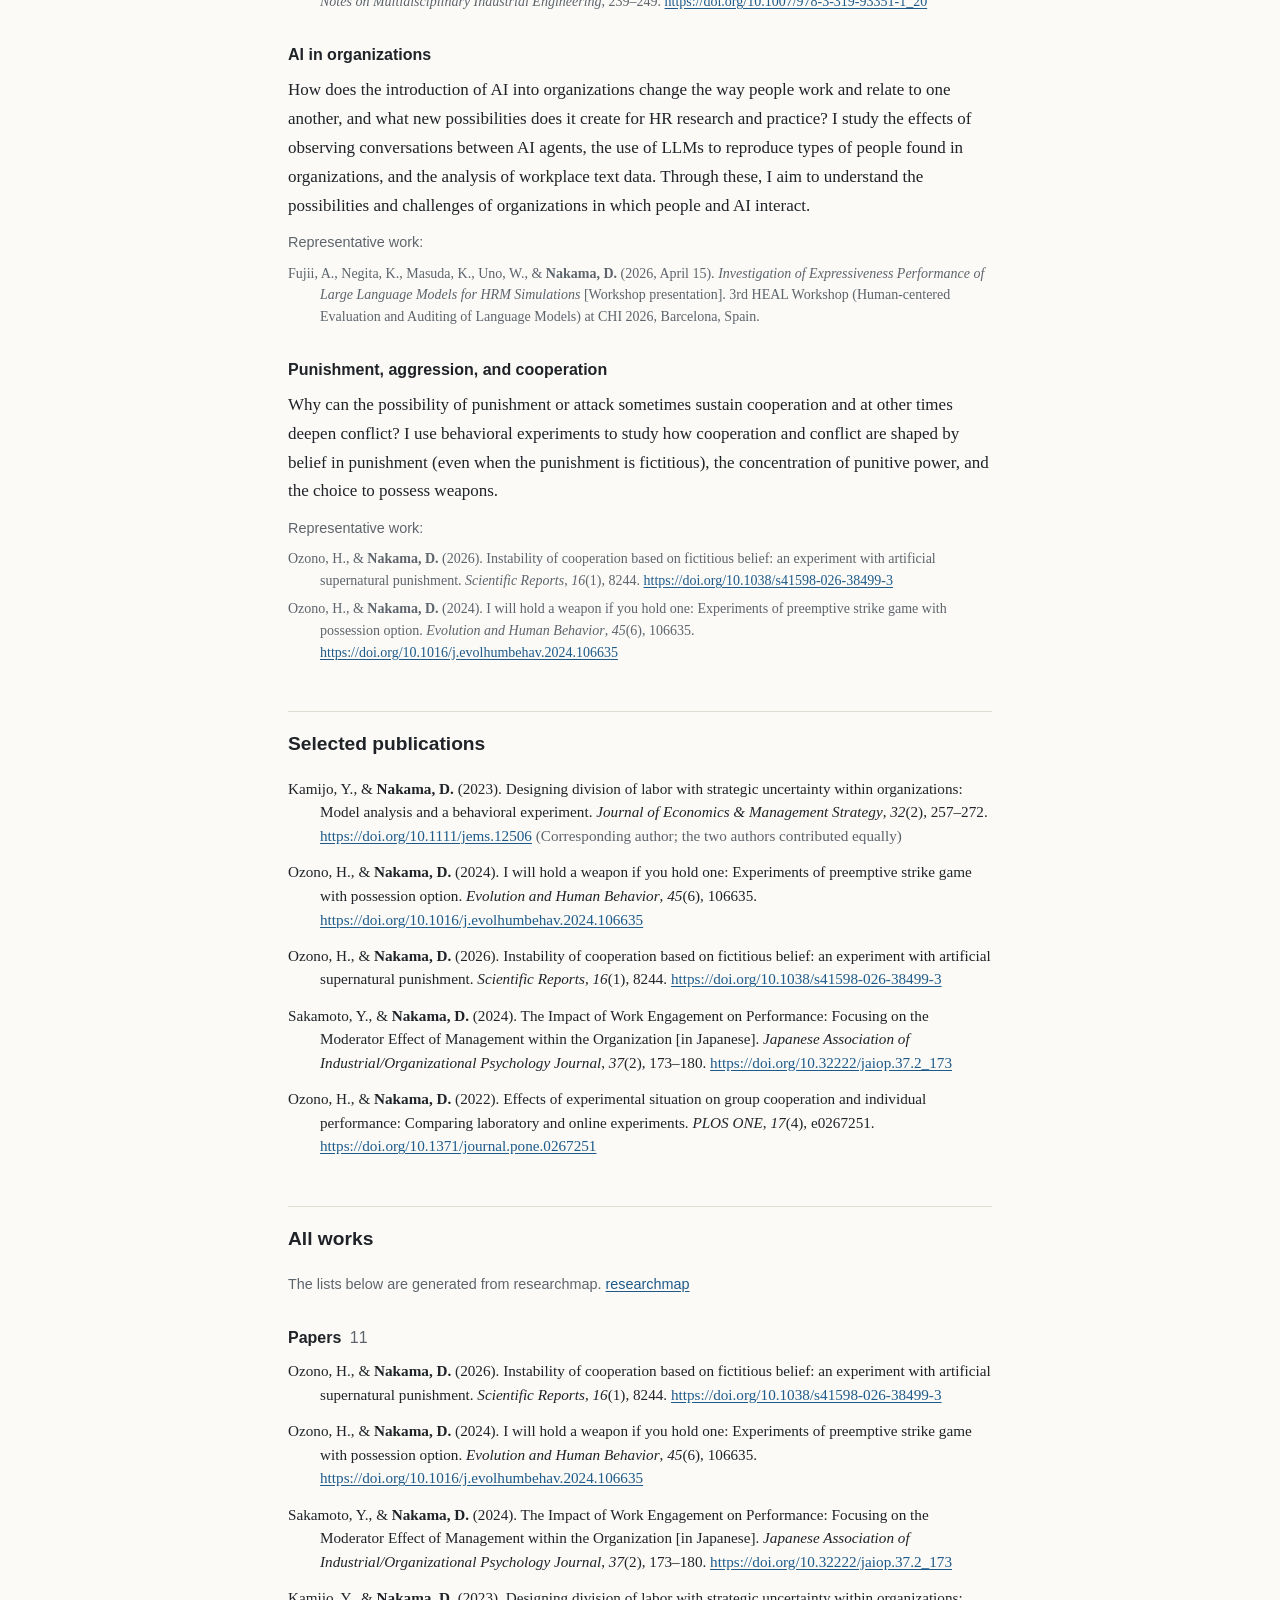
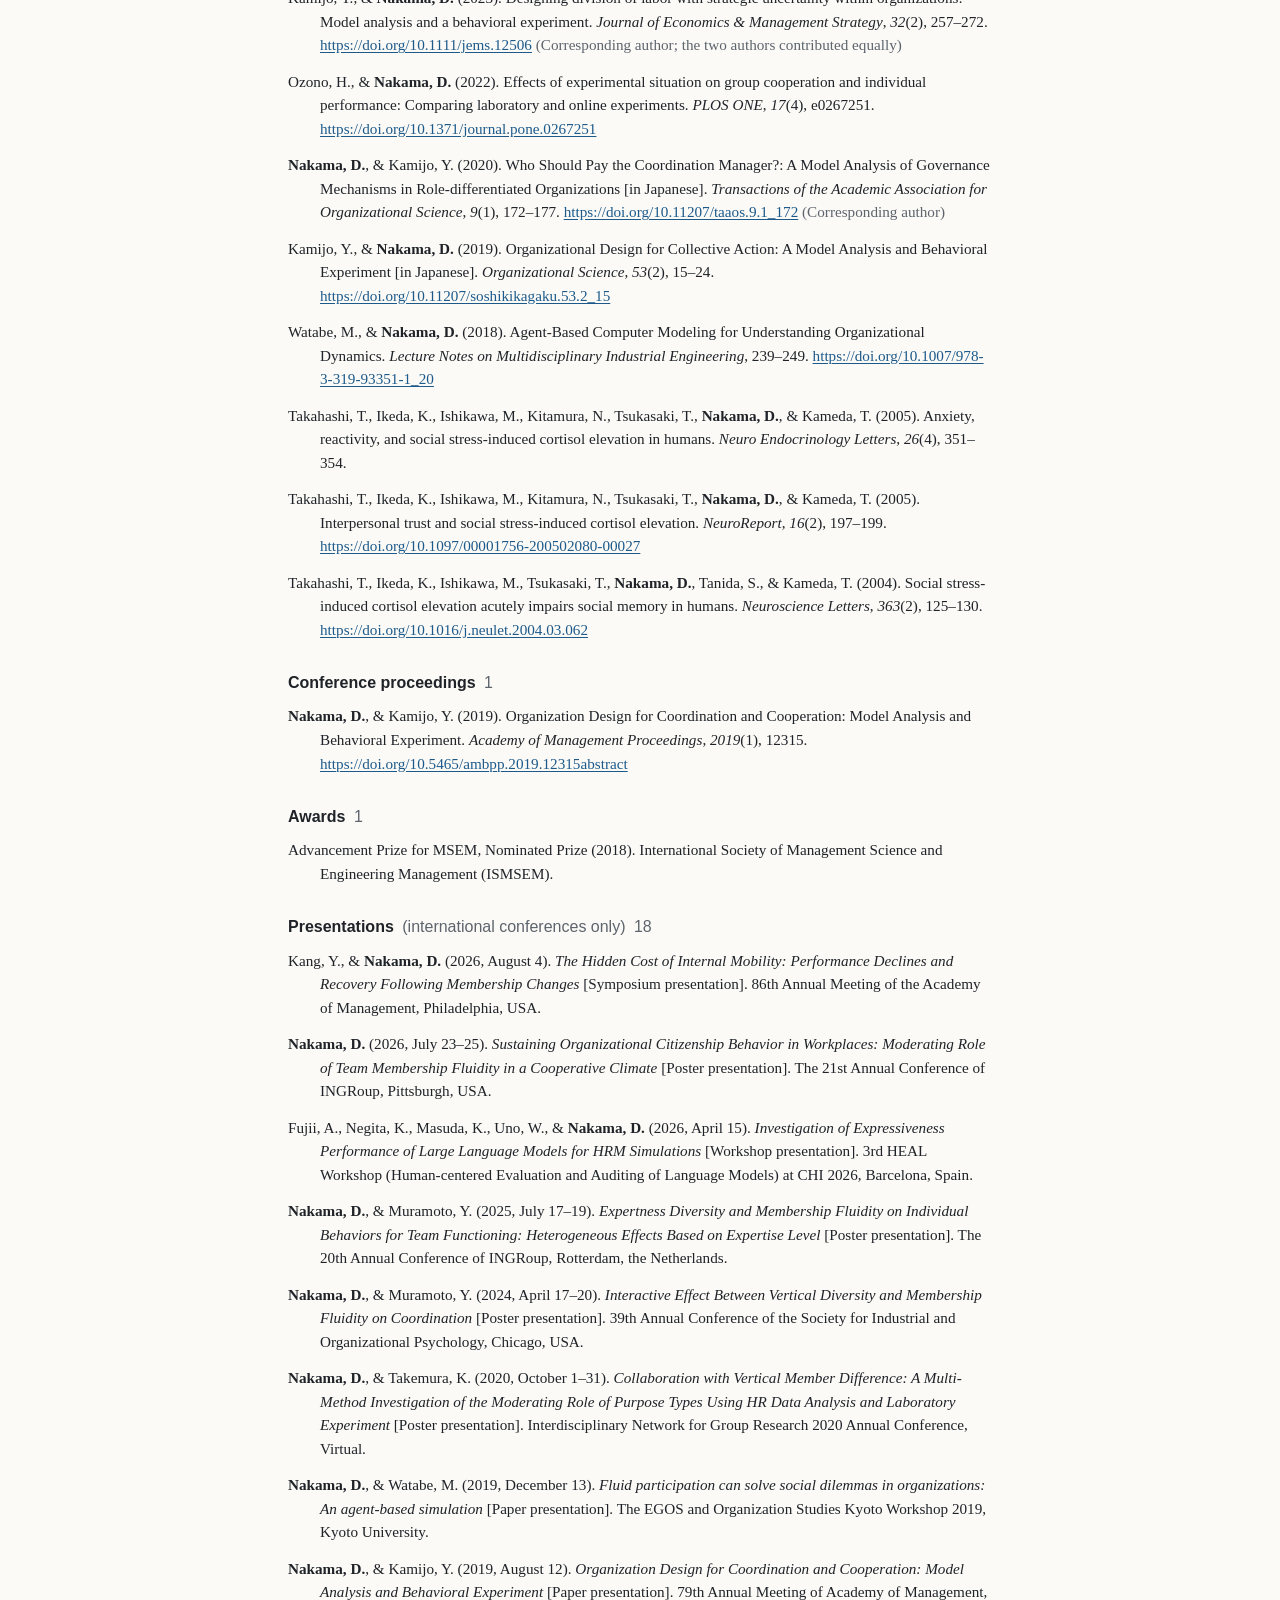
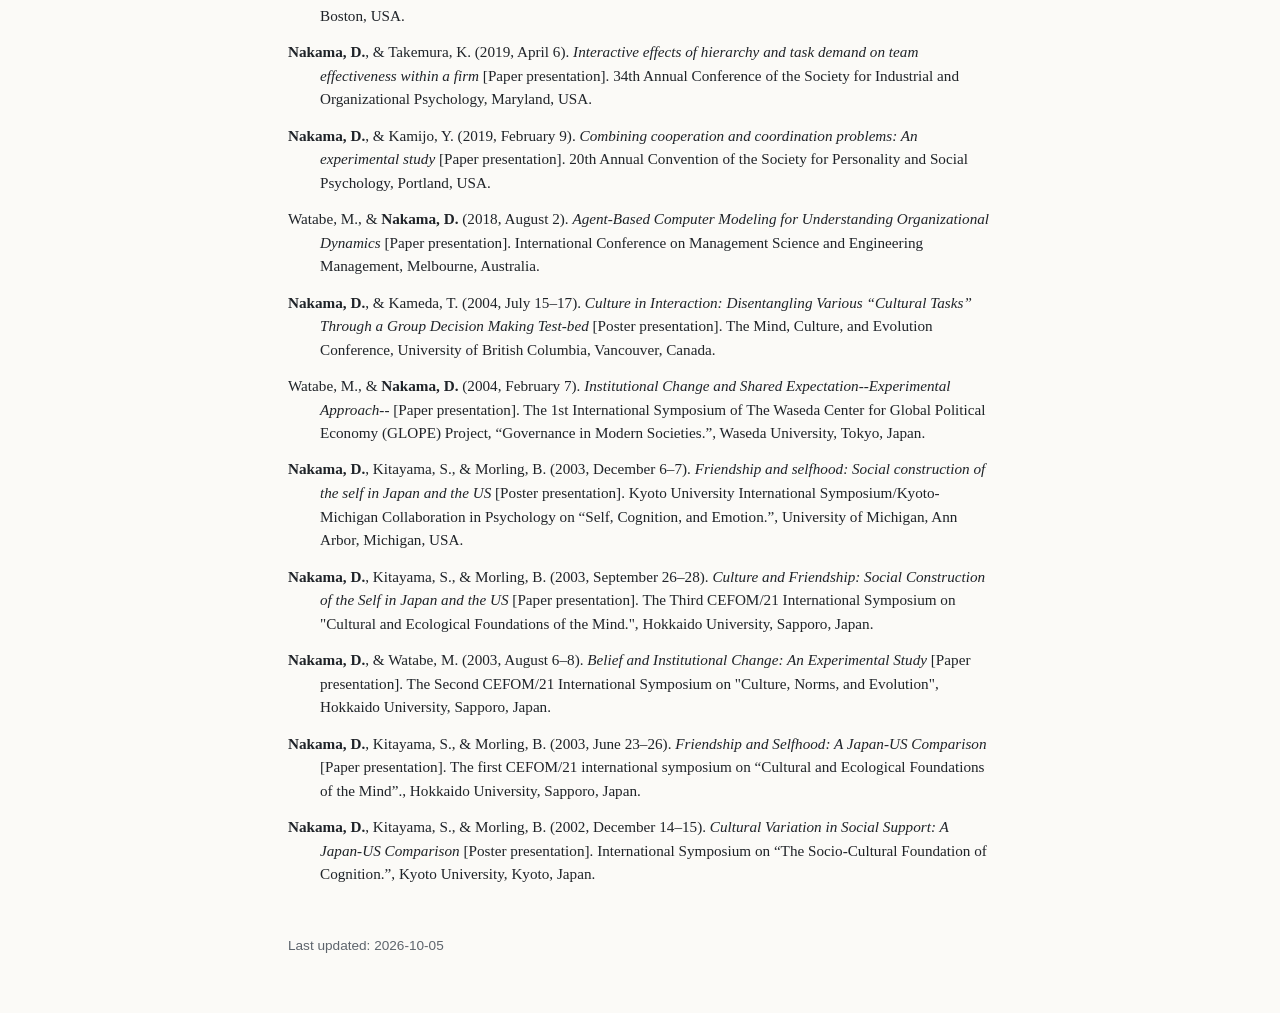
==== commit 415e8c3e: "Add degree programs to education, reword the equal-contribution note in Japanese Co-Authored-By: Cla" ====
--- a/index.html
+++ b/index.html
@@ -31,7 +31,7 @@
 <dt>Positions</dt>
 <dd><span class="when">April 2017–present</span>Recruit Management Solutions Co., Ltd., Institute for Organizational Behavior Research, Chief Researcher<br><span class="when">April 2006–March 2017</span>Recruit Holdings Co., Ltd.</dd>
 <dt>Education</dt>
-<dd><span class="when">April 2018–March 2022</span>The University of Tokyo, Graduate School of Humanities and Sociology<br><span class="when">April 2003–March 2005</span>Hokkaido University, Graduate School of Letters<br><span class="when">April 1999–March 2003</span>Kyoto University, Faculty of Integrated Human Studies</dd>
+<dd><span class="when">April 2018–March 2022</span>The University of Tokyo, Graduate School of Humanities and Sociology, Doctoral Program<br><span class="when">April 2003–March 2005</span>Hokkaido University, Graduate School of Letters, Master&#x27;s Program<br><span class="when">April 1999–March 2003</span>Kyoto University, Faculty of Integrated Human Studies</dd>
 <dt>Degree</dt>
 <dd><span class="when">June 2025</span>Ph.D. in Social Psychology, The University of Tokyo</dd>
 </dl>
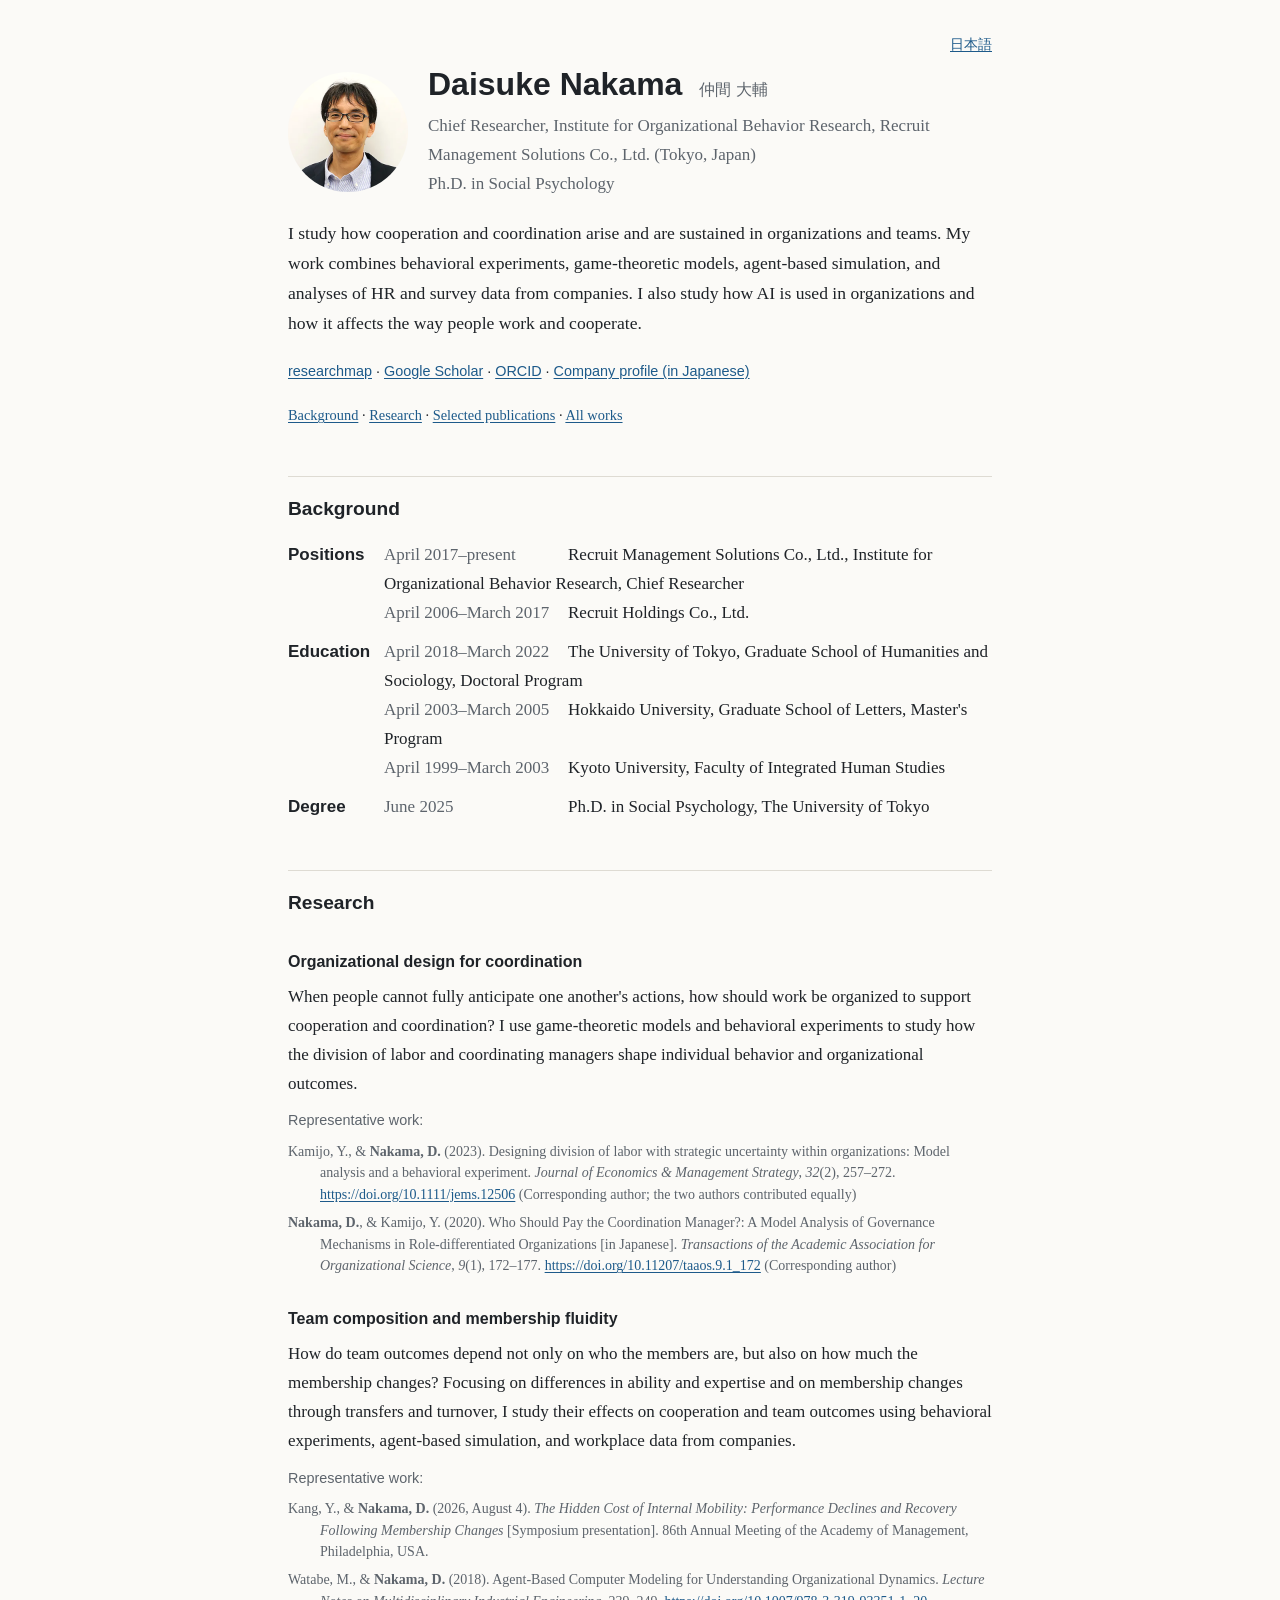
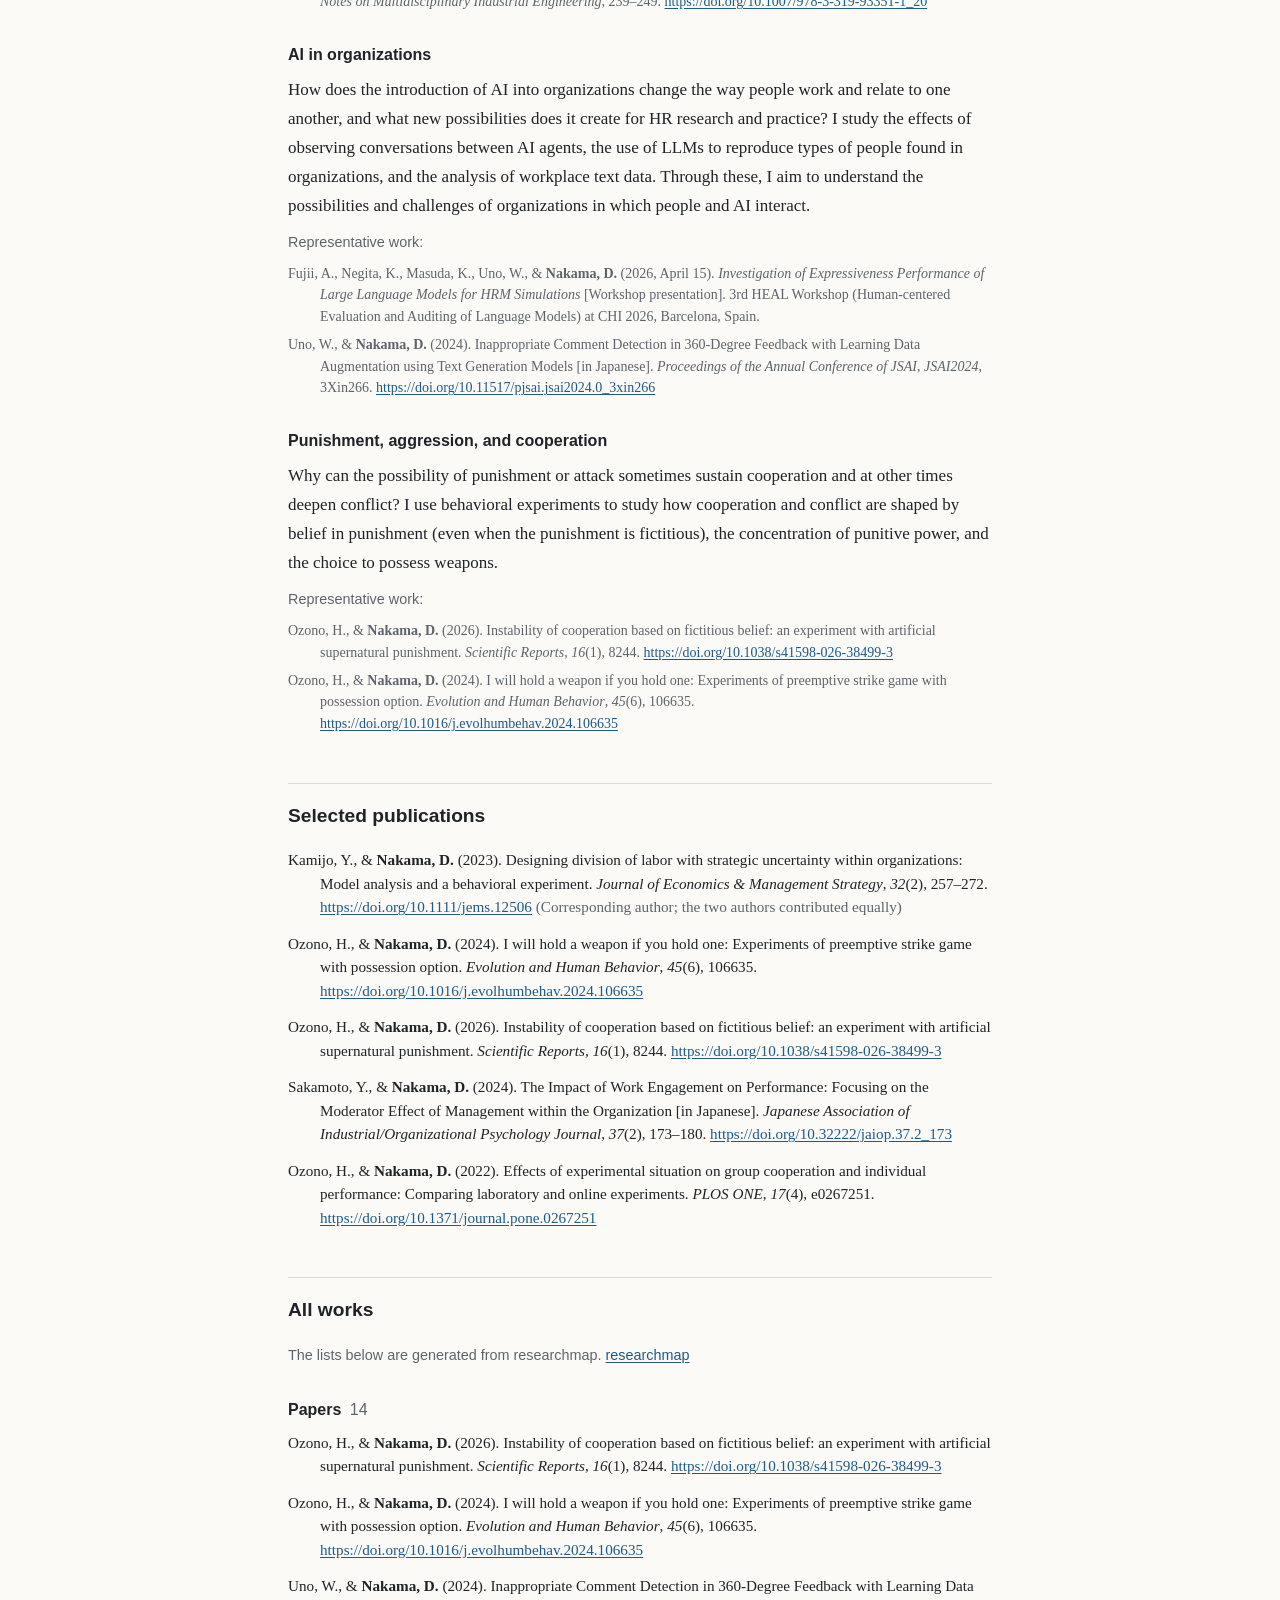
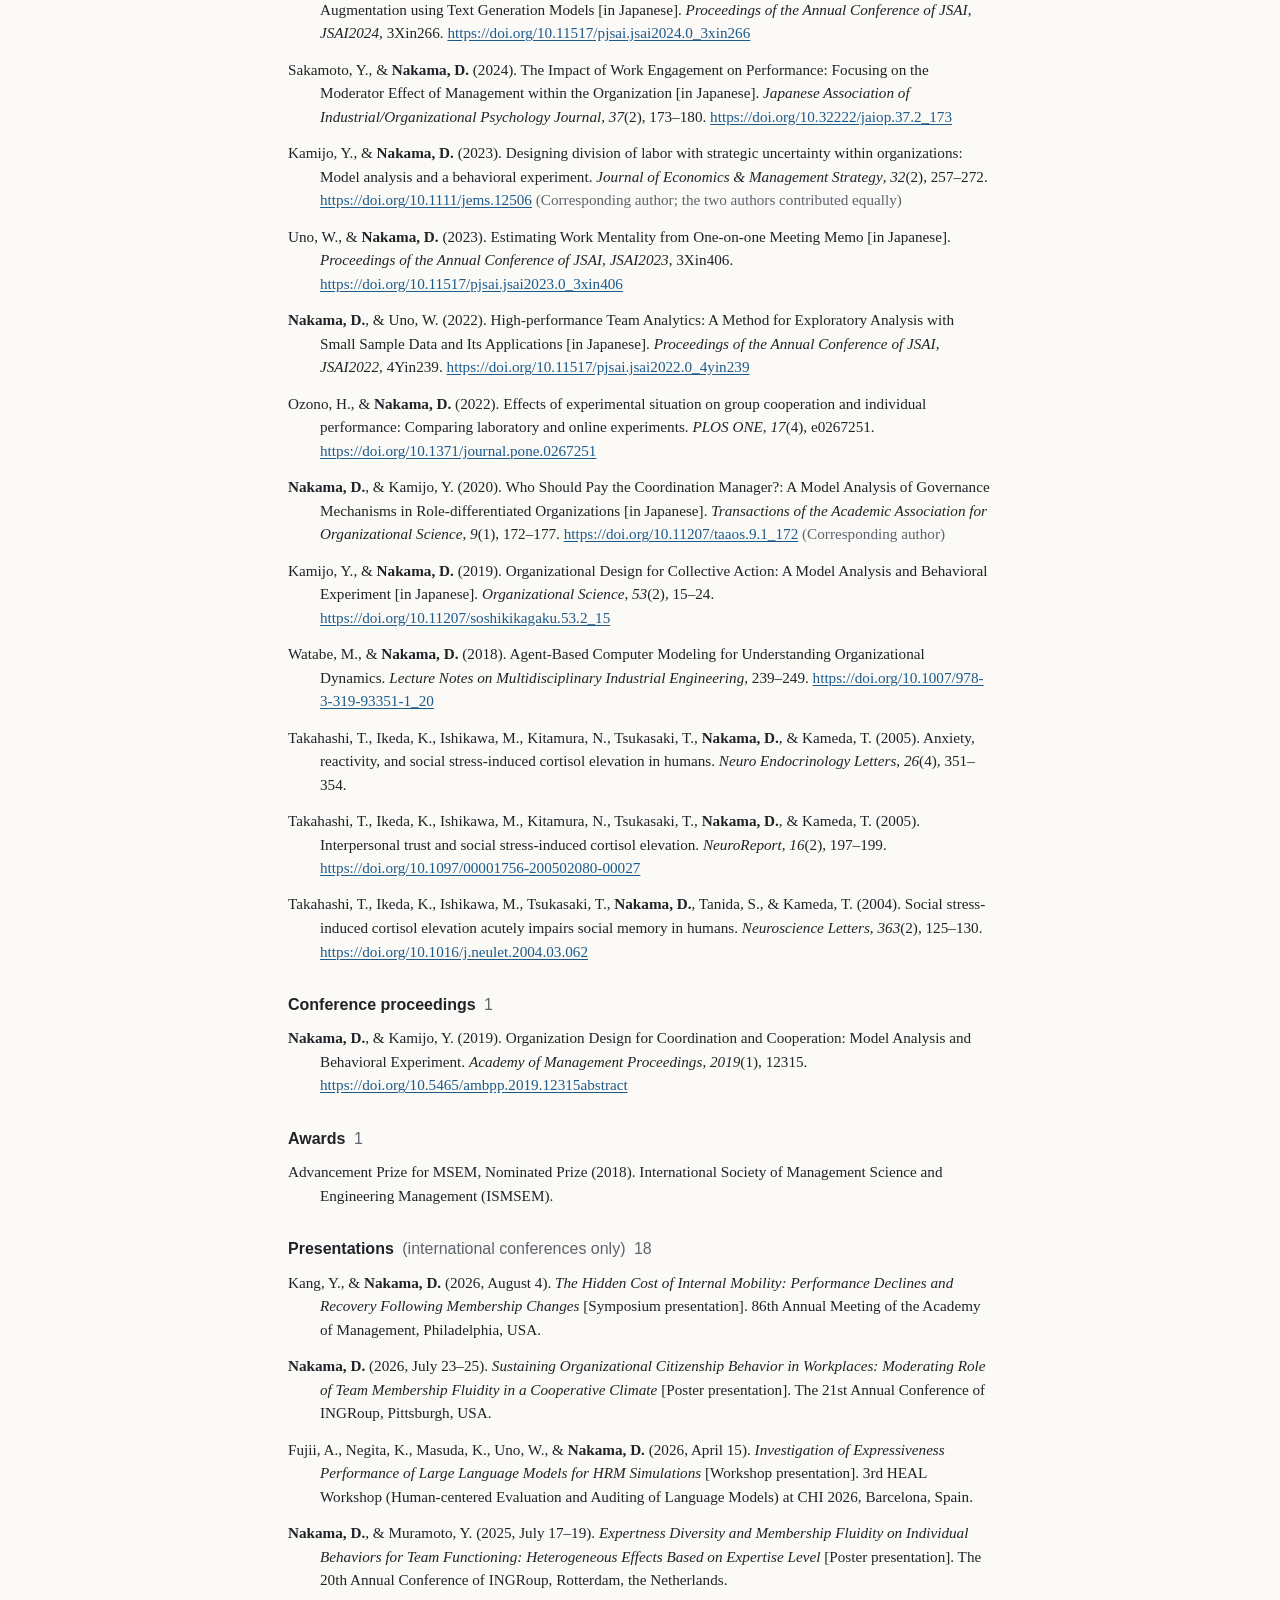
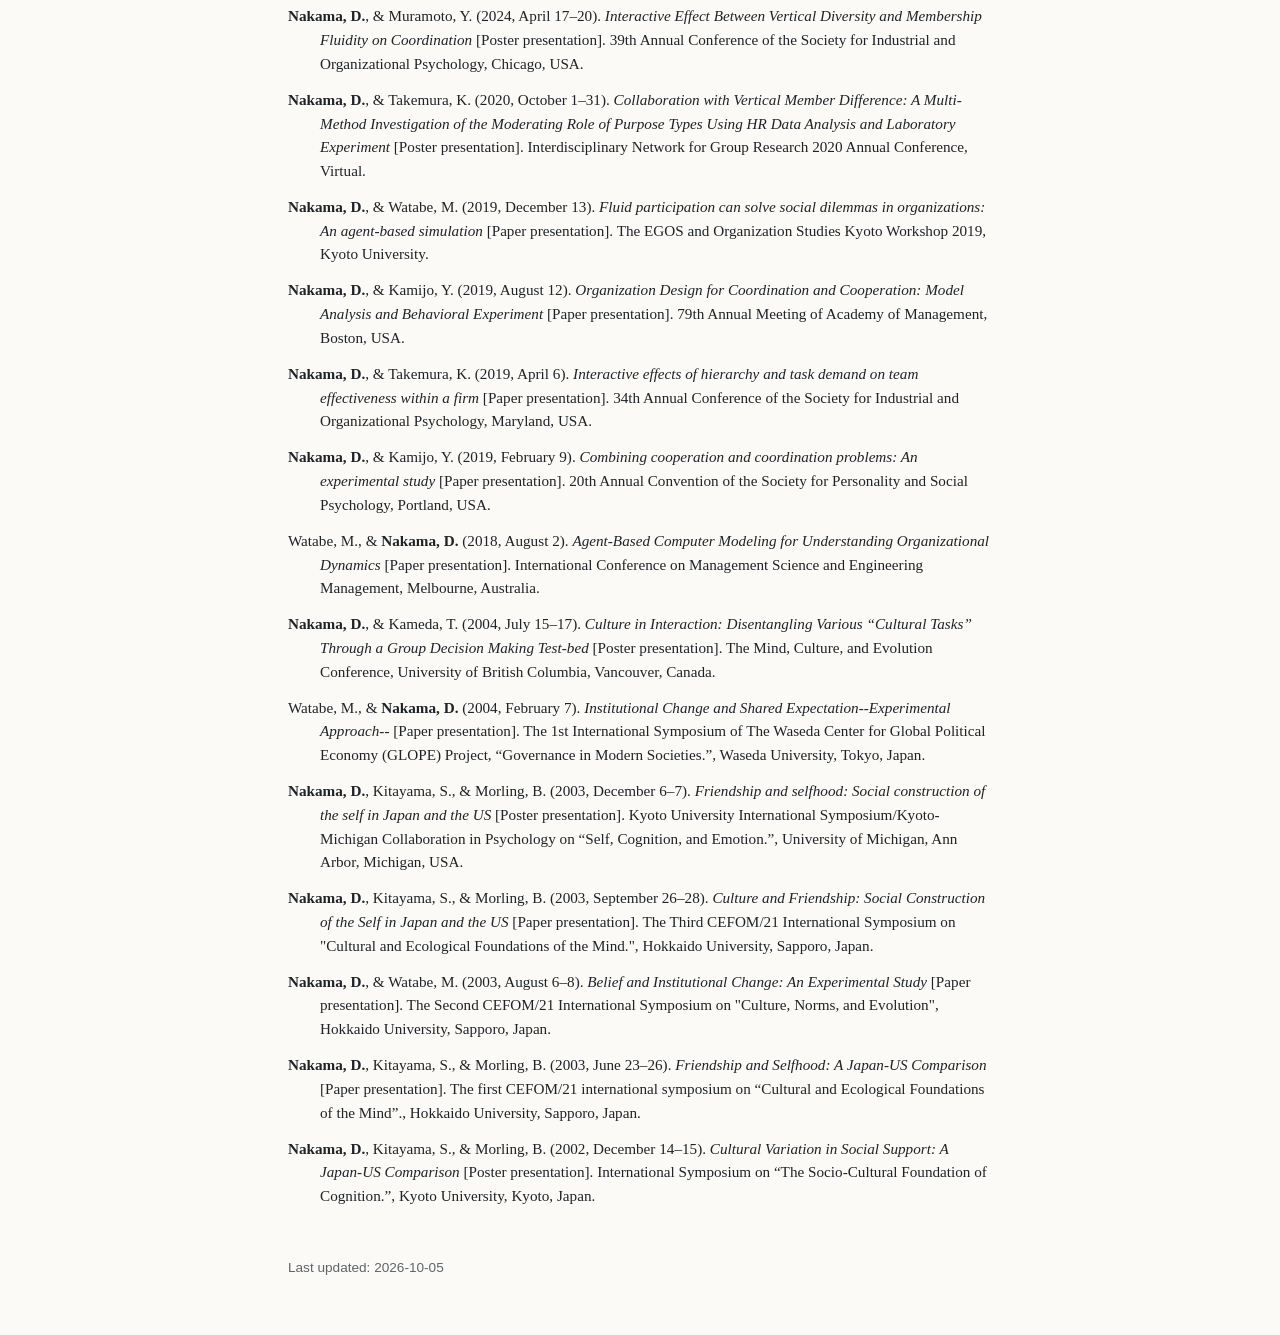
==== commit 082d839a: "Move domestic conference proceedings papers into the papers list Co-Authored-By: Claude Opus 5.5 <no" ====
--- a/index.html
+++ b/index.html
@@ -57,6 +57,7 @@
 <p class="source">Representative work:</p>
 <ul class="works">
 <li>Fujii, A., Negita, K., Masuda, K., Uno, W., &amp; <strong>Nakama, D.</strong> (2026, April 15). <i>Investigation of Expressiveness Performance of Large Language Models for HRM Simulations</i> [Workshop presentation]. 3rd HEAL Workshop (Human-centered Evaluation and Auditing of Language Models) at CHI 2026, Barcelona, Spain.</li>
+<li>Uno, W., &amp; <strong>Nakama, D.</strong> (2024). Inappropriate Comment Detection in 360-Degree Feedback with Learning Data Augmentation using Text Generation Models [in Japanese]. <i>Proceedings of the Annual Conference of JSAI</i>, <i>JSAI2024</i>, 3Xin266. <a href="https://doi.org/10.11517/pjsai.jsai2024.0_3xin266">https://doi.org/10.11517/pjsai.jsai2024.0_3xin266</a></li>
 </ul>
 <h3>Punishment, aggression, and cooperation</h3>
 <p>Why can the possibility of punishment or attack sometimes sustain cooperation and at other times deepen conflict? I use behavioral experiments to study how cooperation and conflict are shaped by belief in punishment (even when the punishment is fictitious), the concentration of punitive power, and the choice to possess weapons.</p>
@@ -79,12 +80,15 @@
 <section id="all-works">
 <h2>All works</h2>
 <p class="meta">The lists below are generated from researchmap. <a href="https://researchmap.jp/dnakama?lang=en">researchmap</a></p>
-<h3>Papers <span class="count">11</span></h3>
+<h3>Papers <span class="count">14</span></h3>
 <ul class="works">
 <li>Ozono, H., &amp; <strong>Nakama, D.</strong> (2026). Instability of cooperation based on fictitious belief: an experiment with artificial supernatural punishment. <i>Scientific Reports</i>, <i>16</i>(1), 8244. <a href="https://doi.org/10.1038/s41598-026-38499-3">https://doi.org/10.1038/s41598-026-38499-3</a></li>
 <li>Ozono, H., &amp; <strong>Nakama, D.</strong> (2024). I will hold a weapon if you hold one: Experiments of preemptive strike game with possession option. <i>Evolution and Human Behavior</i>, <i>45</i>(6), 106635. <a href="https://doi.org/10.1016/j.evolhumbehav.2024.106635">https://doi.org/10.1016/j.evolhumbehav.2024.106635</a></li>
+<li>Uno, W., &amp; <strong>Nakama, D.</strong> (2024). Inappropriate Comment Detection in 360-Degree Feedback with Learning Data Augmentation using Text Generation Models [in Japanese]. <i>Proceedings of the Annual Conference of JSAI</i>, <i>JSAI2024</i>, 3Xin266. <a href="https://doi.org/10.11517/pjsai.jsai2024.0_3xin266">https://doi.org/10.11517/pjsai.jsai2024.0_3xin266</a></li>
 <li>Sakamoto, Y., &amp; <strong>Nakama, D.</strong> (2024). The Impact of Work Engagement on Performance: Focusing on the Moderator Effect of Management within the Organization [in Japanese]. <i>Japanese Association of Industrial/Organizational Psychology Journal</i>, <i>37</i>(2), 173–180. <a href="https://doi.org/10.32222/jaiop.37.2_173">https://doi.org/10.32222/jaiop.37.2_173</a></li>
 <li>Kamijo, Y., &amp; <strong>Nakama, D.</strong> (2023). Designing division of labor with strategic uncertainty within organizations: Model analysis and a behavioral experiment. <i>Journal of Economics &amp; Management Strategy</i>, <i>32</i>(2), 257–272. <a href="https://doi.org/10.1111/jems.12506">https://doi.org/10.1111/jems.12506</a> <span class="note">(Corresponding author; the two authors contributed equally)</span></li>
+<li>Uno, W., &amp; <strong>Nakama, D.</strong> (2023). Estimating Work Mentality from One-on-one Meeting Memo [in Japanese]. <i>Proceedings of the Annual Conference of JSAI</i>, <i>JSAI2023</i>, 3Xin406. <a href="https://doi.org/10.11517/pjsai.jsai2023.0_3xin406">https://doi.org/10.11517/pjsai.jsai2023.0_3xin406</a></li>
+<li><strong>Nakama, D.</strong>, &amp; Uno, W. (2022). High-performance Team Analytics: A Method for Exploratory Analysis with Small Sample Data and Its Applications [in Japanese]. <i>Proceedings of the Annual Conference of JSAI</i>, <i>JSAI2022</i>, 4Yin239. <a href="https://doi.org/10.11517/pjsai.jsai2022.0_4yin239">https://doi.org/10.11517/pjsai.jsai2022.0_4yin239</a></li>
 <li>Ozono, H., &amp; <strong>Nakama, D.</strong> (2022). Effects of experimental situation on group cooperation and individual performance: Comparing laboratory and online experiments. <i>PLOS ONE</i>, <i>17</i>(4), e0267251. <a href="https://doi.org/10.1371/journal.pone.0267251">https://doi.org/10.1371/journal.pone.0267251</a></li>
 <li><strong>Nakama, D.</strong>, &amp; Kamijo, Y. (2020). Who Should Pay the Coordination Manager?: A Model Analysis of Governance Mechanisms in Role-differentiated Organizations [in Japanese]. <i>Transactions of the Academic Association for Organizational Science</i>, <i>9</i>(1), 172–177. <a href="https://doi.org/10.11207/taaos.9.1_172">https://doi.org/10.11207/taaos.9.1_172</a> <span class="note">(Corresponding author)</span></li>
 <li>Kamijo, Y., &amp; <strong>Nakama, D.</strong> (2019). Organizational Design for Collective Action: A Model Analysis and Behavioral Experiment [in Japanese]. <i>Organizational Science</i>, <i>53</i>(2), 15–24. <a href="https://doi.org/10.11207/soshikikagaku.53.2_15">https://doi.org/10.11207/soshikikagaku.53.2_15</a></li>
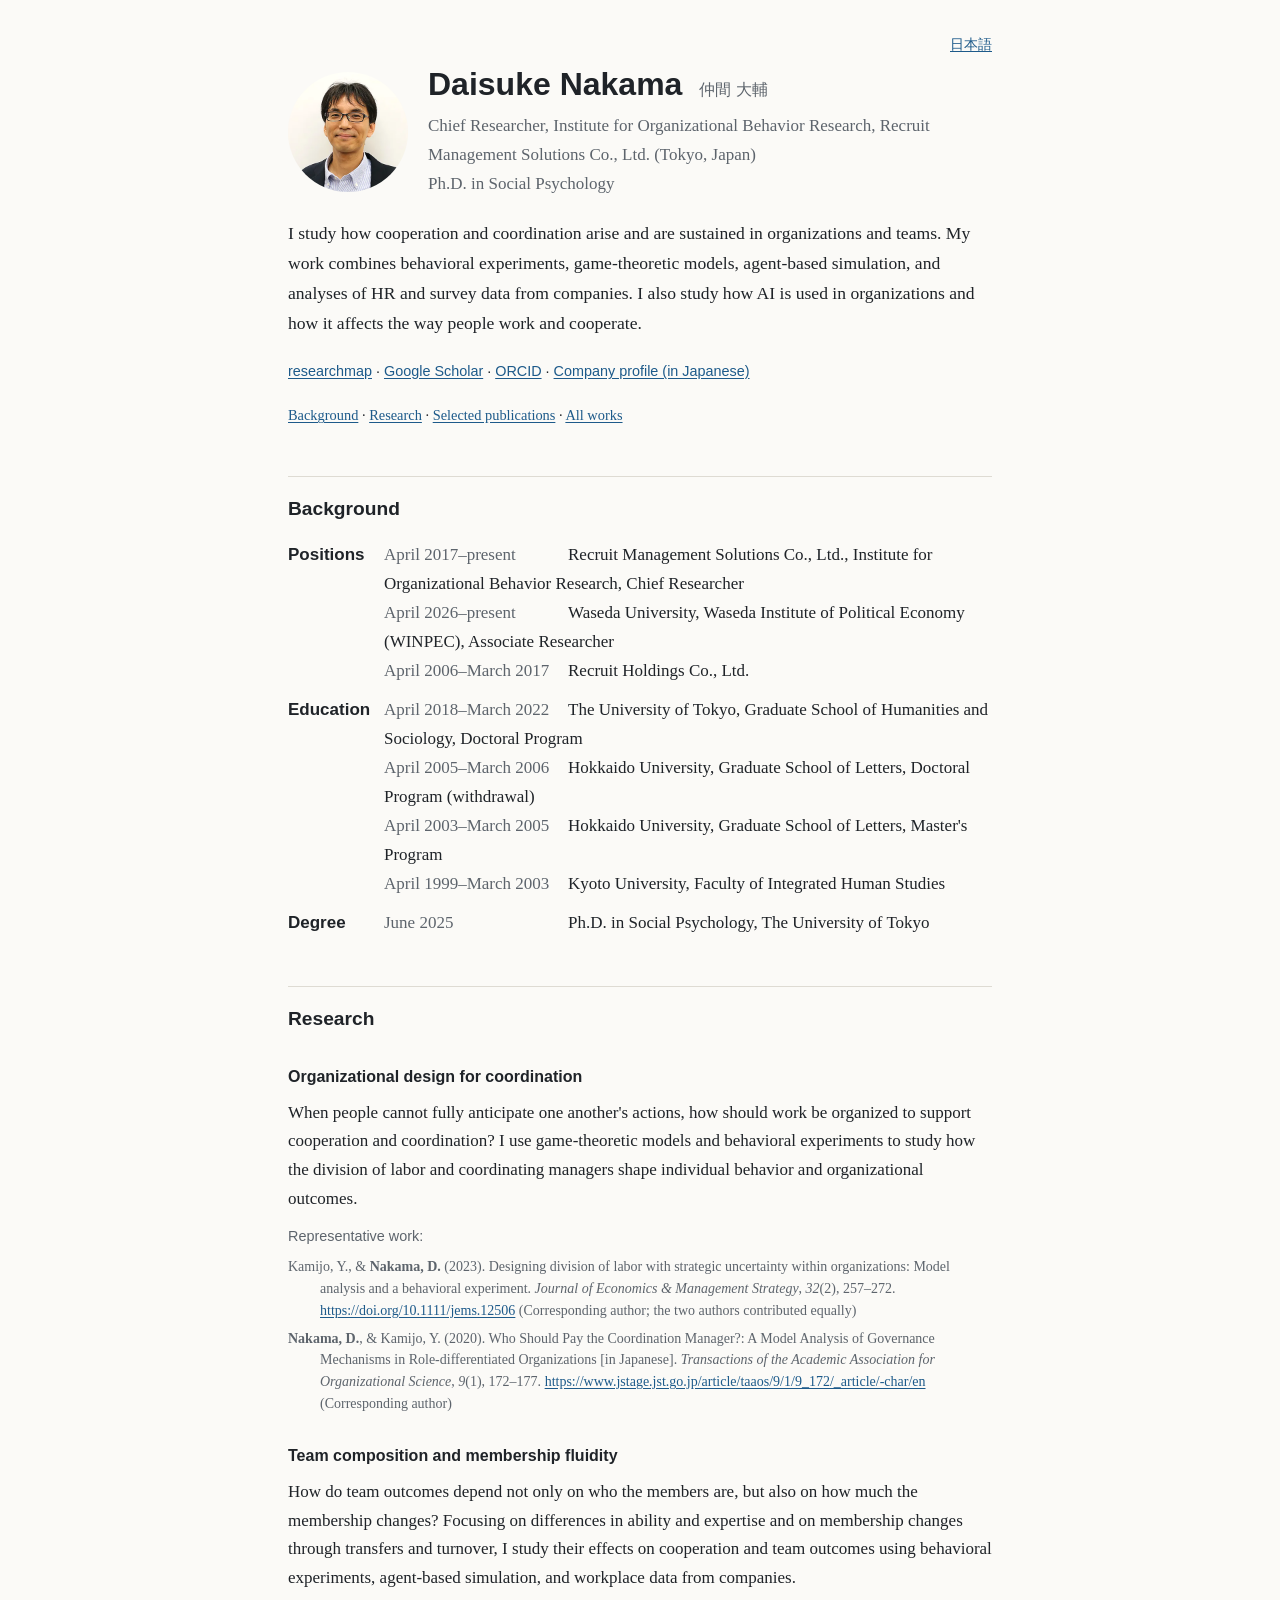
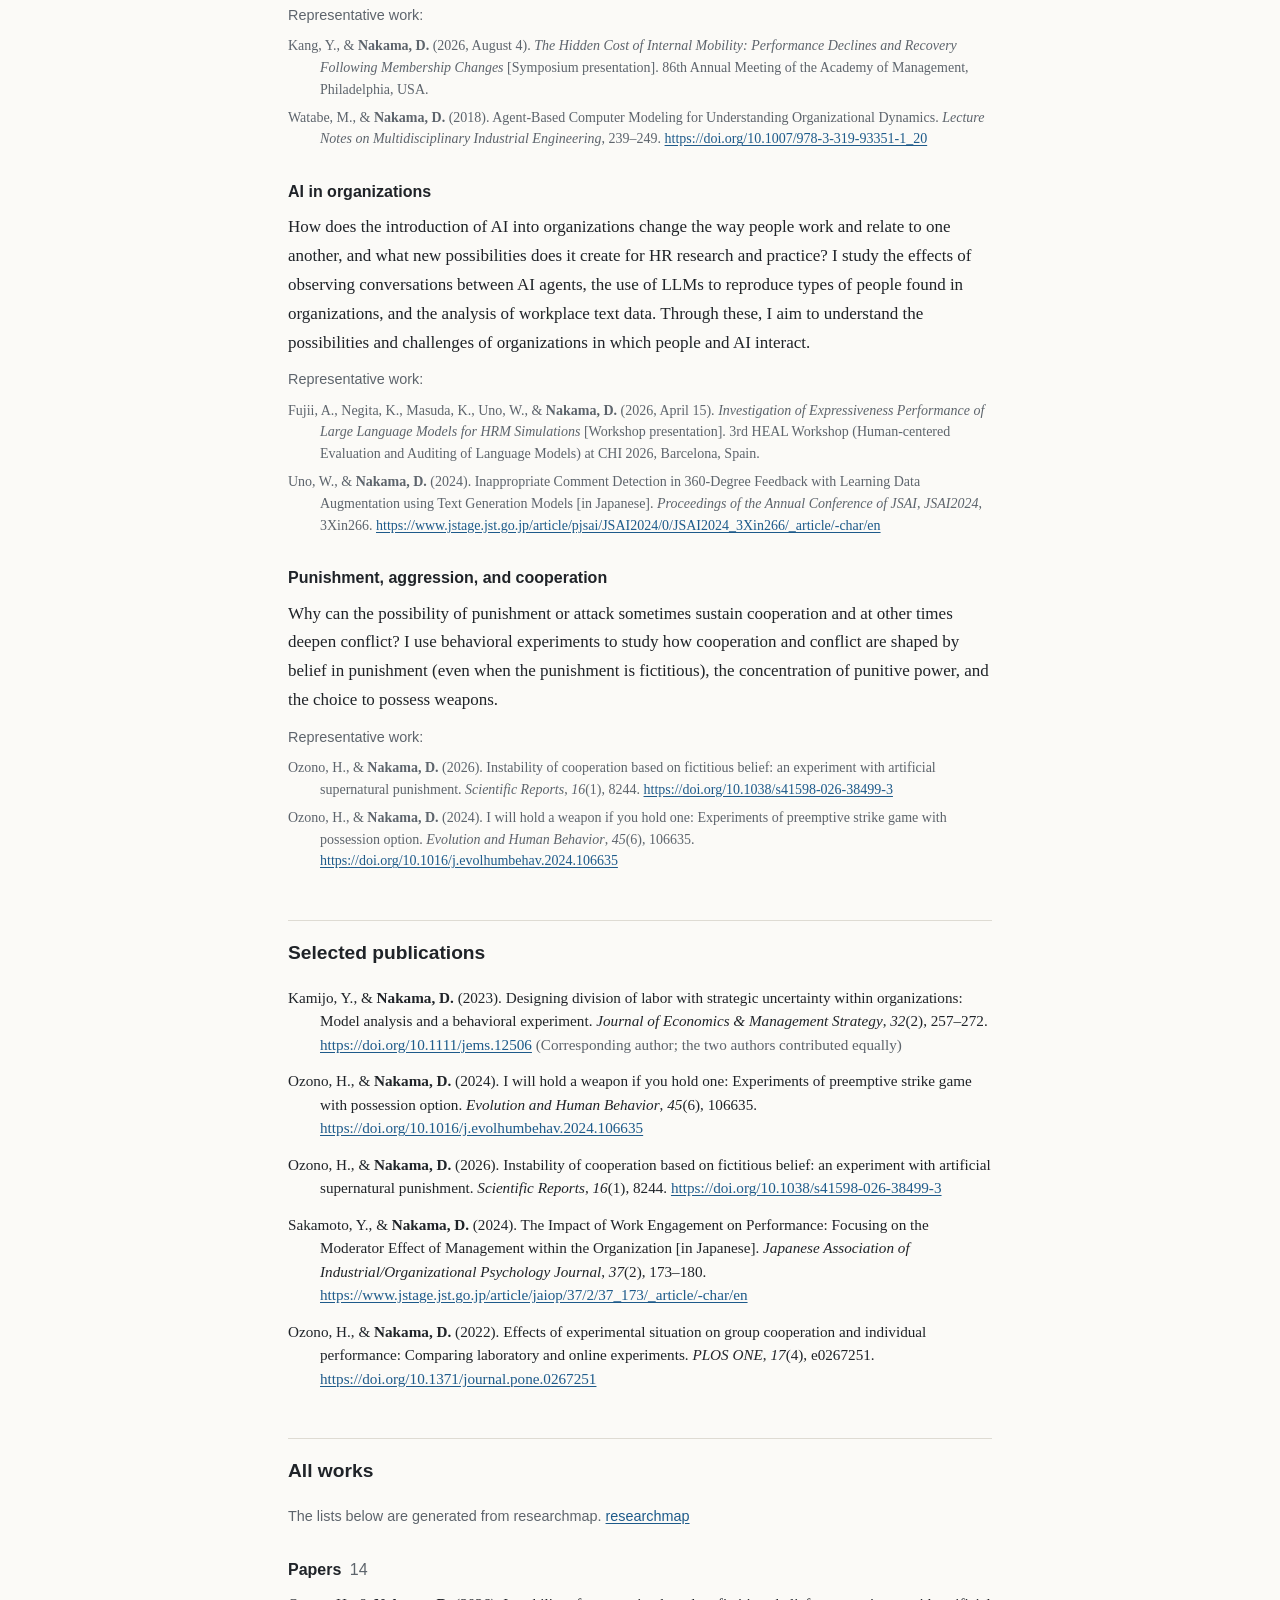
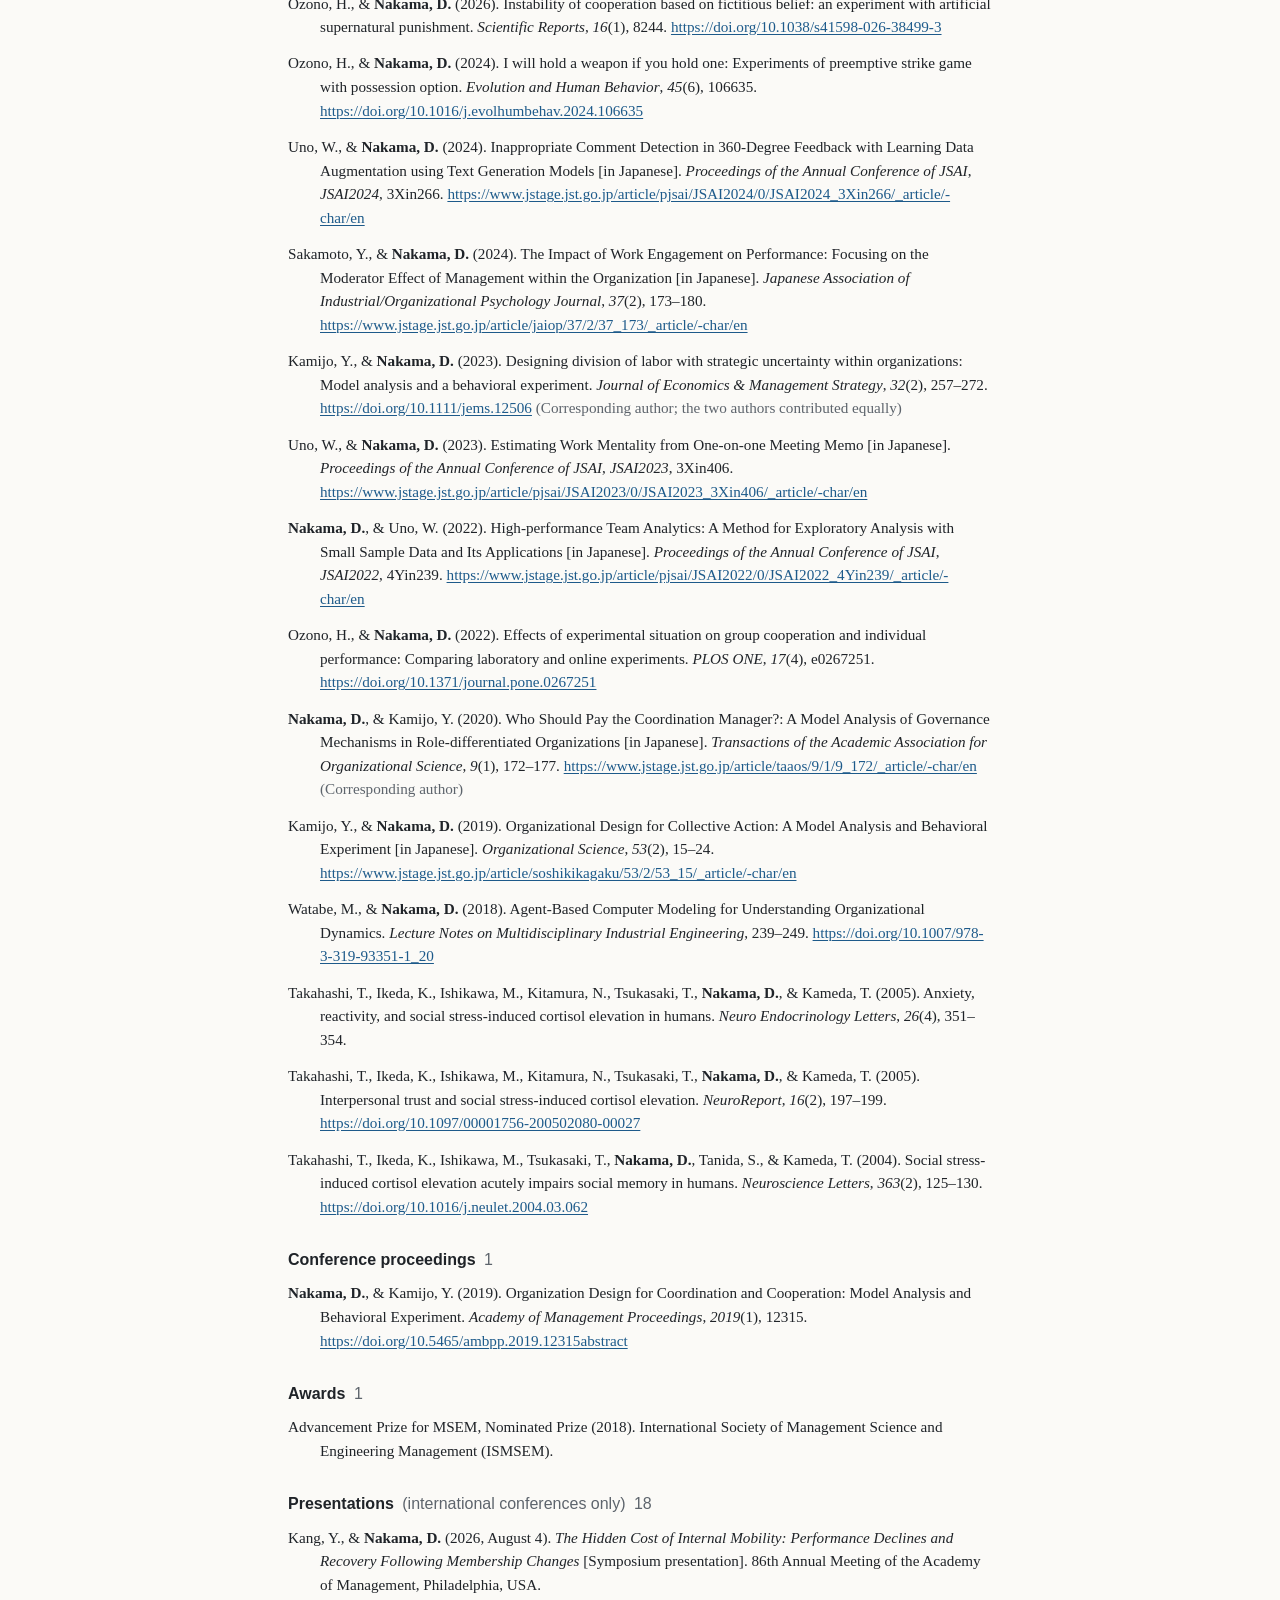
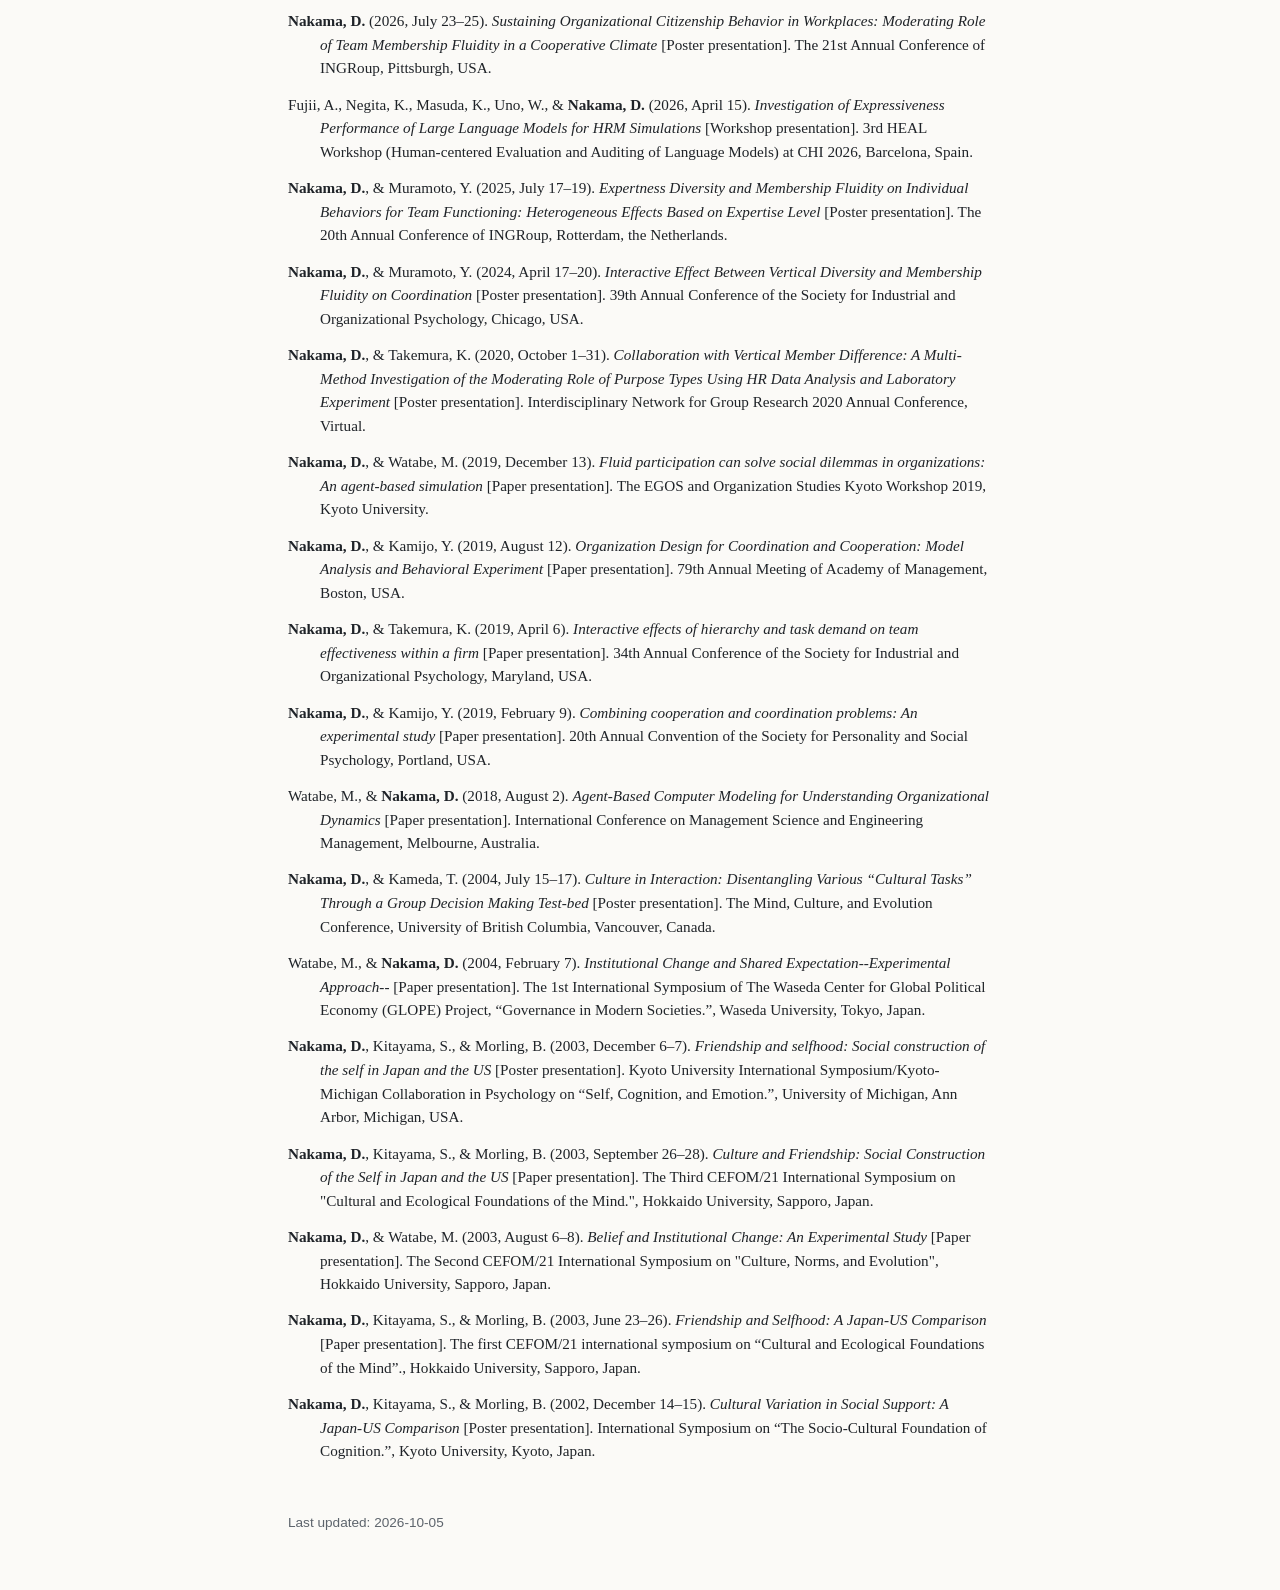
==== commit d7dd1775: "Add Waseda affiliation and Hokkaido doctoral program, link Japanese papers to J-STAGE English pages " ====
--- a/index.html
+++ b/index.html
@@ -29,9 +29,9 @@
 <h2>Background</h2>
 <dl class="background">
 <dt>Positions</dt>
-<dd><span class="when">April 2017–present</span>Recruit Management Solutions Co., Ltd., Institute for Organizational Behavior Research, Chief Researcher<br><span class="when">April 2006–March 2017</span>Recruit Holdings Co., Ltd.</dd>
+<dd><span class="when">April 2017–present</span>Recruit Management Solutions Co., Ltd., Institute for Organizational Behavior Research, Chief Researcher<br><span class="when">April 2026–present</span>Waseda University, Waseda Institute of Political Economy (WINPEC), Associate Researcher<br><span class="when">April 2006–March 2017</span>Recruit Holdings Co., Ltd.</dd>
 <dt>Education</dt>
-<dd><span class="when">April 2018–March 2022</span>The University of Tokyo, Graduate School of Humanities and Sociology, Doctoral Program<br><span class="when">April 2003–March 2005</span>Hokkaido University, Graduate School of Letters, Master&#x27;s Program<br><span class="when">April 1999–March 2003</span>Kyoto University, Faculty of Integrated Human Studies</dd>
+<dd><span class="when">April 2018–March 2022</span>The University of Tokyo, Graduate School of Humanities and Sociology, Doctoral Program<br><span class="when">April 2005–March 2006</span>Hokkaido University, Graduate School of Letters, Doctoral Program (withdrawal)<br><span class="when">April 2003–March 2005</span>Hokkaido University, Graduate School of Letters, Master&#x27;s Program<br><span class="when">April 1999–March 2003</span>Kyoto University, Faculty of Integrated Human Studies</dd>
 <dt>Degree</dt>
 <dd><span class="when">June 2025</span>Ph.D. in Social Psychology, The University of Tokyo</dd>
 </dl>
@@ -43,7 +43,7 @@
 <p class="source">Representative work:</p>
 <ul class="works">
 <li>Kamijo, Y., &amp; <strong>Nakama, D.</strong> (2023). Designing division of labor with strategic uncertainty within organizations: Model analysis and a behavioral experiment. <i>Journal of Economics &amp; Management Strategy</i>, <i>32</i>(2), 257–272. <a href="https://doi.org/10.1111/jems.12506">https://doi.org/10.1111/jems.12506</a> <span class="note">(Corresponding author; the two authors contributed equally)</span></li>
-<li><strong>Nakama, D.</strong>, &amp; Kamijo, Y. (2020). Who Should Pay the Coordination Manager?: A Model Analysis of Governance Mechanisms in Role-differentiated Organizations [in Japanese]. <i>Transactions of the Academic Association for Organizational Science</i>, <i>9</i>(1), 172–177. <a href="https://doi.org/10.11207/taaos.9.1_172">https://doi.org/10.11207/taaos.9.1_172</a> <span class="note">(Corresponding author)</span></li>
+<li><strong>Nakama, D.</strong>, &amp; Kamijo, Y. (2020). Who Should Pay the Coordination Manager?: A Model Analysis of Governance Mechanisms in Role-differentiated Organizations [in Japanese]. <i>Transactions of the Academic Association for Organizational Science</i>, <i>9</i>(1), 172–177. <a href="https://www.jstage.jst.go.jp/article/taaos/9/1/9_172/_article/-char/en">https://www.jstage.jst.go.jp/article/taaos/9/1/9_172/_article/-char/en</a> <span class="note">(Corresponding author)</span></li>
 </ul>
 <h3>Team composition and membership fluidity</h3>
 <p>How do team outcomes depend not only on who the members are, but also on how much the membership changes? Focusing on differences in ability and expertise and on membership changes through transfers and turnover, I study their effects on cooperation and team outcomes using behavioral experiments, agent-based simulation, and workplace data from companies.</p>
@@ -57,7 +57,7 @@
 <p class="source">Representative work:</p>
 <ul class="works">
 <li>Fujii, A., Negita, K., Masuda, K., Uno, W., &amp; <strong>Nakama, D.</strong> (2026, April 15). <i>Investigation of Expressiveness Performance of Large Language Models for HRM Simulations</i> [Workshop presentation]. 3rd HEAL Workshop (Human-centered Evaluation and Auditing of Language Models) at CHI 2026, Barcelona, Spain.</li>
-<li>Uno, W., &amp; <strong>Nakama, D.</strong> (2024). Inappropriate Comment Detection in 360-Degree Feedback with Learning Data Augmentation using Text Generation Models [in Japanese]. <i>Proceedings of the Annual Conference of JSAI</i>, <i>JSAI2024</i>, 3Xin266. <a href="https://doi.org/10.11517/pjsai.jsai2024.0_3xin266">https://doi.org/10.11517/pjsai.jsai2024.0_3xin266</a></li>
+<li>Uno, W., &amp; <strong>Nakama, D.</strong> (2024). Inappropriate Comment Detection in 360-Degree Feedback with Learning Data Augmentation using Text Generation Models [in Japanese]. <i>Proceedings of the Annual Conference of JSAI</i>, <i>JSAI2024</i>, 3Xin266. <a href="https://www.jstage.jst.go.jp/article/pjsai/JSAI2024/0/JSAI2024_3Xin266/_article/-char/en">https://www.jstage.jst.go.jp/article/pjsai/JSAI2024/0/JSAI2024_3Xin266/_article/-char/en</a></li>
 </ul>
 <h3>Punishment, aggression, and cooperation</h3>
 <p>Why can the possibility of punishment or attack sometimes sustain cooperation and at other times deepen conflict? I use behavioral experiments to study how cooperation and conflict are shaped by belief in punishment (even when the punishment is fictitious), the concentration of punitive power, and the choice to possess weapons.</p>
@@ -73,7 +73,7 @@
 <li>Kamijo, Y., &amp; <strong>Nakama, D.</strong> (2023). Designing division of labor with strategic uncertainty within organizations: Model analysis and a behavioral experiment. <i>Journal of Economics &amp; Management Strategy</i>, <i>32</i>(2), 257–272. <a href="https://doi.org/10.1111/jems.12506">https://doi.org/10.1111/jems.12506</a> <span class="note">(Corresponding author; the two authors contributed equally)</span></li>
 <li>Ozono, H., &amp; <strong>Nakama, D.</strong> (2024). I will hold a weapon if you hold one: Experiments of preemptive strike game with possession option. <i>Evolution and Human Behavior</i>, <i>45</i>(6), 106635. <a href="https://doi.org/10.1016/j.evolhumbehav.2024.106635">https://doi.org/10.1016/j.evolhumbehav.2024.106635</a></li>
 <li>Ozono, H., &amp; <strong>Nakama, D.</strong> (2026). Instability of cooperation based on fictitious belief: an experiment with artificial supernatural punishment. <i>Scientific Reports</i>, <i>16</i>(1), 8244. <a href="https://doi.org/10.1038/s41598-026-38499-3">https://doi.org/10.1038/s41598-026-38499-3</a></li>
-<li>Sakamoto, Y., &amp; <strong>Nakama, D.</strong> (2024). The Impact of Work Engagement on Performance: Focusing on the Moderator Effect of Management within the Organization [in Japanese]. <i>Japanese Association of Industrial/Organizational Psychology Journal</i>, <i>37</i>(2), 173–180. <a href="https://doi.org/10.32222/jaiop.37.2_173">https://doi.org/10.32222/jaiop.37.2_173</a></li>
+<li>Sakamoto, Y., &amp; <strong>Nakama, D.</strong> (2024). The Impact of Work Engagement on Performance: Focusing on the Moderator Effect of Management within the Organization [in Japanese]. <i>Japanese Association of Industrial/Organizational Psychology Journal</i>, <i>37</i>(2), 173–180. <a href="https://www.jstage.jst.go.jp/article/jaiop/37/2/37_173/_article/-char/en">https://www.jstage.jst.go.jp/article/jaiop/37/2/37_173/_article/-char/en</a></li>
 <li>Ozono, H., &amp; <strong>Nakama, D.</strong> (2022). Effects of experimental situation on group cooperation and individual performance: Comparing laboratory and online experiments. <i>PLOS ONE</i>, <i>17</i>(4), e0267251. <a href="https://doi.org/10.1371/journal.pone.0267251">https://doi.org/10.1371/journal.pone.0267251</a></li>
 </ul>
 </section>
@@ -84,14 +84,14 @@
 <ul class="works">
 <li>Ozono, H., &amp; <strong>Nakama, D.</strong> (2026). Instability of cooperation based on fictitious belief: an experiment with artificial supernatural punishment. <i>Scientific Reports</i>, <i>16</i>(1), 8244. <a href="https://doi.org/10.1038/s41598-026-38499-3">https://doi.org/10.1038/s41598-026-38499-3</a></li>
 <li>Ozono, H., &amp; <strong>Nakama, D.</strong> (2024). I will hold a weapon if you hold one: Experiments of preemptive strike game with possession option. <i>Evolution and Human Behavior</i>, <i>45</i>(6), 106635. <a href="https://doi.org/10.1016/j.evolhumbehav.2024.106635">https://doi.org/10.1016/j.evolhumbehav.2024.106635</a></li>
-<li>Uno, W., &amp; <strong>Nakama, D.</strong> (2024). Inappropriate Comment Detection in 360-Degree Feedback with Learning Data Augmentation using Text Generation Models [in Japanese]. <i>Proceedings of the Annual Conference of JSAI</i>, <i>JSAI2024</i>, 3Xin266. <a href="https://doi.org/10.11517/pjsai.jsai2024.0_3xin266">https://doi.org/10.11517/pjsai.jsai2024.0_3xin266</a></li>
-<li>Sakamoto, Y., &amp; <strong>Nakama, D.</strong> (2024). The Impact of Work Engagement on Performance: Focusing on the Moderator Effect of Management within the Organization [in Japanese]. <i>Japanese Association of Industrial/Organizational Psychology Journal</i>, <i>37</i>(2), 173–180. <a href="https://doi.org/10.32222/jaiop.37.2_173">https://doi.org/10.32222/jaiop.37.2_173</a></li>
+<li>Uno, W., &amp; <strong>Nakama, D.</strong> (2024). Inappropriate Comment Detection in 360-Degree Feedback with Learning Data Augmentation using Text Generation Models [in Japanese]. <i>Proceedings of the Annual Conference of JSAI</i>, <i>JSAI2024</i>, 3Xin266. <a href="https://www.jstage.jst.go.jp/article/pjsai/JSAI2024/0/JSAI2024_3Xin266/_article/-char/en">https://www.jstage.jst.go.jp/article/pjsai/JSAI2024/0/JSAI2024_3Xin266/_article/-char/en</a></li>
+<li>Sakamoto, Y., &amp; <strong>Nakama, D.</strong> (2024). The Impact of Work Engagement on Performance: Focusing on the Moderator Effect of Management within the Organization [in Japanese]. <i>Japanese Association of Industrial/Organizational Psychology Journal</i>, <i>37</i>(2), 173–180. <a href="https://www.jstage.jst.go.jp/article/jaiop/37/2/37_173/_article/-char/en">https://www.jstage.jst.go.jp/article/jaiop/37/2/37_173/_article/-char/en</a></li>
 <li>Kamijo, Y., &amp; <strong>Nakama, D.</strong> (2023). Designing division of labor with strategic uncertainty within organizations: Model analysis and a behavioral experiment. <i>Journal of Economics &amp; Management Strategy</i>, <i>32</i>(2), 257–272. <a href="https://doi.org/10.1111/jems.12506">https://doi.org/10.1111/jems.12506</a> <span class="note">(Corresponding author; the two authors contributed equally)</span></li>
-<li>Uno, W., &amp; <strong>Nakama, D.</strong> (2023). Estimating Work Mentality from One-on-one Meeting Memo [in Japanese]. <i>Proceedings of the Annual Conference of JSAI</i>, <i>JSAI2023</i>, 3Xin406. <a href="https://doi.org/10.11517/pjsai.jsai2023.0_3xin406">https://doi.org/10.11517/pjsai.jsai2023.0_3xin406</a></li>
-<li><strong>Nakama, D.</strong>, &amp; Uno, W. (2022). High-performance Team Analytics: A Method for Exploratory Analysis with Small Sample Data and Its Applications [in Japanese]. <i>Proceedings of the Annual Conference of JSAI</i>, <i>JSAI2022</i>, 4Yin239. <a href="https://doi.org/10.11517/pjsai.jsai2022.0_4yin239">https://doi.org/10.11517/pjsai.jsai2022.0_4yin239</a></li>
+<li>Uno, W., &amp; <strong>Nakama, D.</strong> (2023). Estimating Work Mentality from One-on-one Meeting Memo [in Japanese]. <i>Proceedings of the Annual Conference of JSAI</i>, <i>JSAI2023</i>, 3Xin406. <a href="https://www.jstage.jst.go.jp/article/pjsai/JSAI2023/0/JSAI2023_3Xin406/_article/-char/en">https://www.jstage.jst.go.jp/article/pjsai/JSAI2023/0/JSAI2023_3Xin406/_article/-char/en</a></li>
+<li><strong>Nakama, D.</strong>, &amp; Uno, W. (2022). High-performance Team Analytics: A Method for Exploratory Analysis with Small Sample Data and Its Applications [in Japanese]. <i>Proceedings of the Annual Conference of JSAI</i>, <i>JSAI2022</i>, 4Yin239. <a href="https://www.jstage.jst.go.jp/article/pjsai/JSAI2022/0/JSAI2022_4Yin239/_article/-char/en">https://www.jstage.jst.go.jp/article/pjsai/JSAI2022/0/JSAI2022_4Yin239/_article/-char/en</a></li>
 <li>Ozono, H., &amp; <strong>Nakama, D.</strong> (2022). Effects of experimental situation on group cooperation and individual performance: Comparing laboratory and online experiments. <i>PLOS ONE</i>, <i>17</i>(4), e0267251. <a href="https://doi.org/10.1371/journal.pone.0267251">https://doi.org/10.1371/journal.pone.0267251</a></li>
-<li><strong>Nakama, D.</strong>, &amp; Kamijo, Y. (2020). Who Should Pay the Coordination Manager?: A Model Analysis of Governance Mechanisms in Role-differentiated Organizations [in Japanese]. <i>Transactions of the Academic Association for Organizational Science</i>, <i>9</i>(1), 172–177. <a href="https://doi.org/10.11207/taaos.9.1_172">https://doi.org/10.11207/taaos.9.1_172</a> <span class="note">(Corresponding author)</span></li>
-<li>Kamijo, Y., &amp; <strong>Nakama, D.</strong> (2019). Organizational Design for Collective Action: A Model Analysis and Behavioral Experiment [in Japanese]. <i>Organizational Science</i>, <i>53</i>(2), 15–24. <a href="https://doi.org/10.11207/soshikikagaku.53.2_15">https://doi.org/10.11207/soshikikagaku.53.2_15</a></li>
+<li><strong>Nakama, D.</strong>, &amp; Kamijo, Y. (2020). Who Should Pay the Coordination Manager?: A Model Analysis of Governance Mechanisms in Role-differentiated Organizations [in Japanese]. <i>Transactions of the Academic Association for Organizational Science</i>, <i>9</i>(1), 172–177. <a href="https://www.jstage.jst.go.jp/article/taaos/9/1/9_172/_article/-char/en">https://www.jstage.jst.go.jp/article/taaos/9/1/9_172/_article/-char/en</a> <span class="note">(Corresponding author)</span></li>
+<li>Kamijo, Y., &amp; <strong>Nakama, D.</strong> (2019). Organizational Design for Collective Action: A Model Analysis and Behavioral Experiment [in Japanese]. <i>Organizational Science</i>, <i>53</i>(2), 15–24. <a href="https://www.jstage.jst.go.jp/article/soshikikagaku/53/2/53_15/_article/-char/en">https://www.jstage.jst.go.jp/article/soshikikagaku/53/2/53_15/_article/-char/en</a></li>
 <li>Watabe, M., &amp; <strong>Nakama, D.</strong> (2018). Agent-Based Computer Modeling for Understanding Organizational Dynamics. <i>Lecture Notes on Multidisciplinary Industrial Engineering</i>, 239–249. <a href="https://doi.org/10.1007/978-3-319-93351-1_20">https://doi.org/10.1007/978-3-319-93351-1_20</a></li>
 <li>Takahashi, T., Ikeda, K., Ishikawa, M., Kitamura, N., Tsukasaki, T., <strong>Nakama, D.</strong>, &amp; Kameda, T. (2005). Anxiety, reactivity, and social stress-induced cortisol elevation in humans. <i>Neuro Endocrinology Letters</i>, <i>26</i>(4), 351–354.</li>
 <li>Takahashi, T., Ikeda, K., Ishikawa, M., Kitamura, N., Tsukasaki, T., <strong>Nakama, D.</strong>, &amp; Kameda, T. (2005). Interpersonal trust and social stress-induced cortisol elevation. <i>NeuroReport</i>, <i>16</i>(2), 197–199. <a href="https://doi.org/10.1097/00001756-200502080-00027">https://doi.org/10.1097/00001756-200502080-00027</a></li>
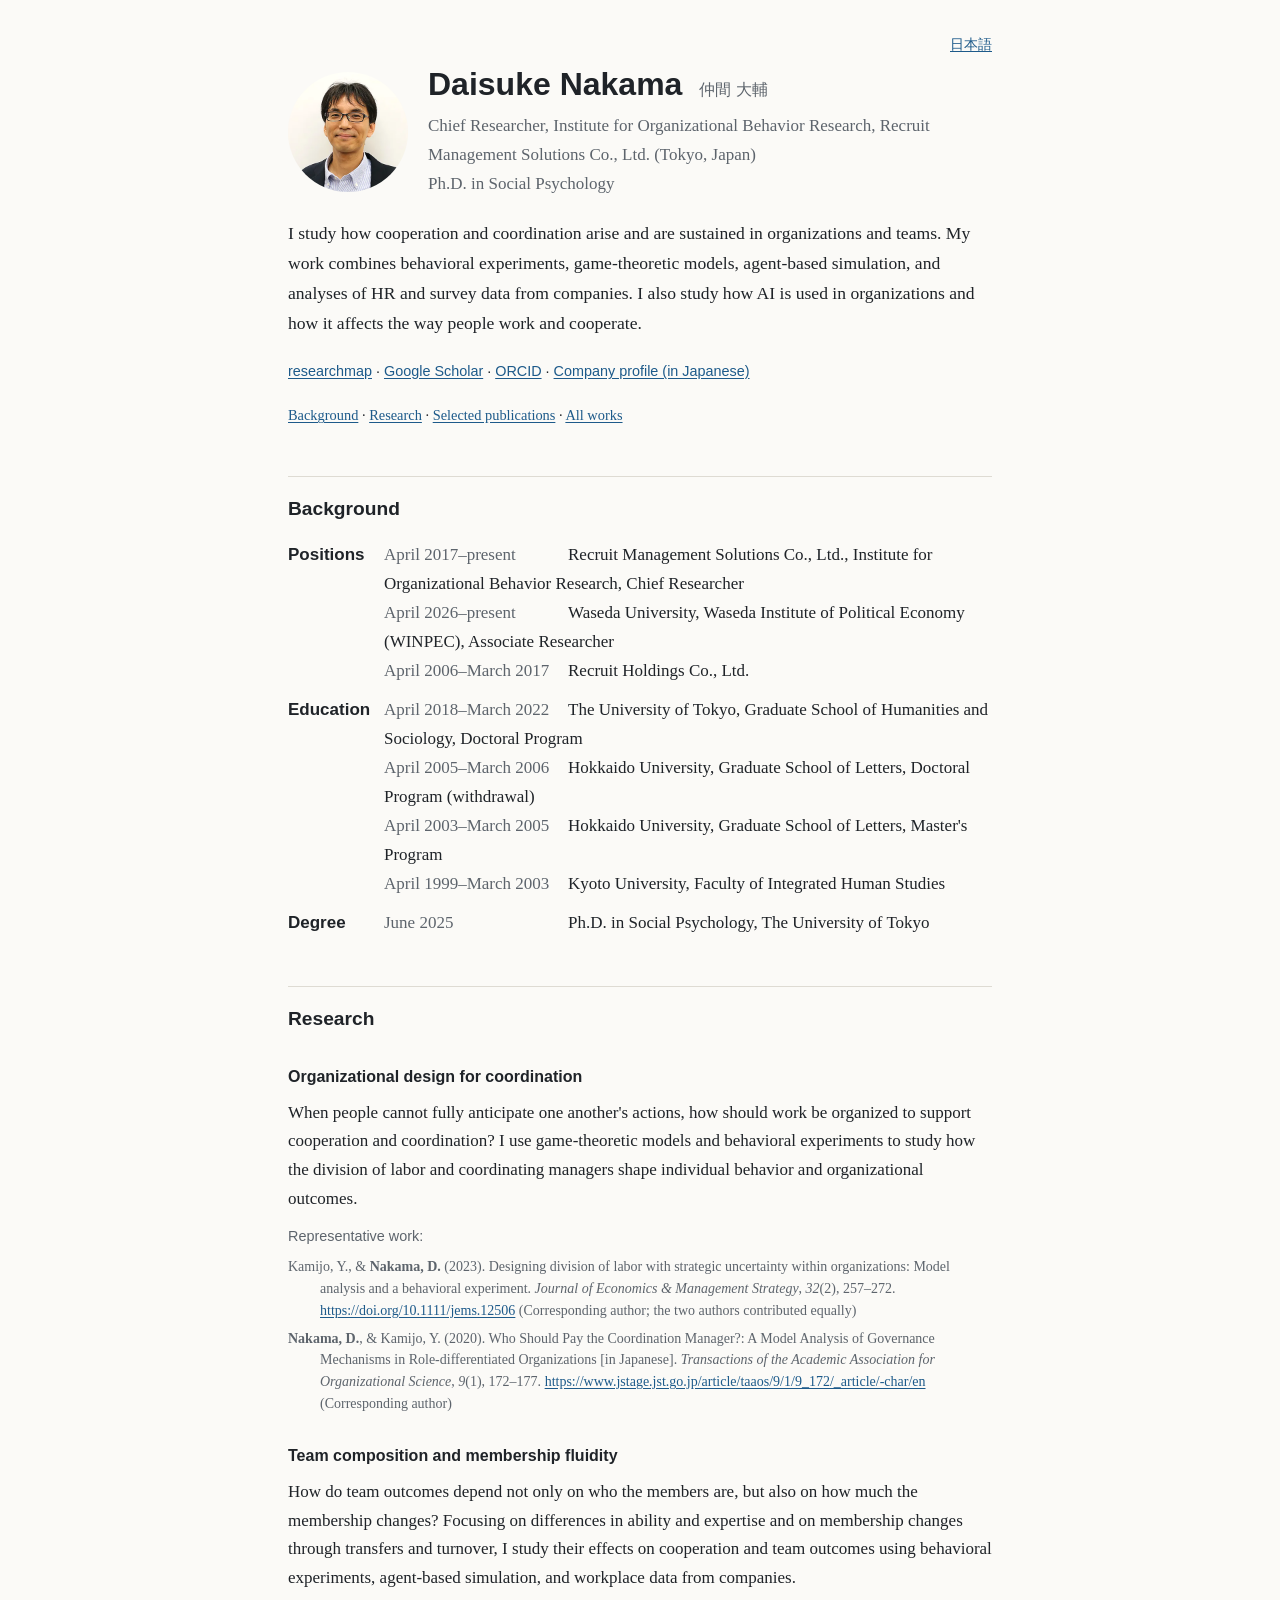
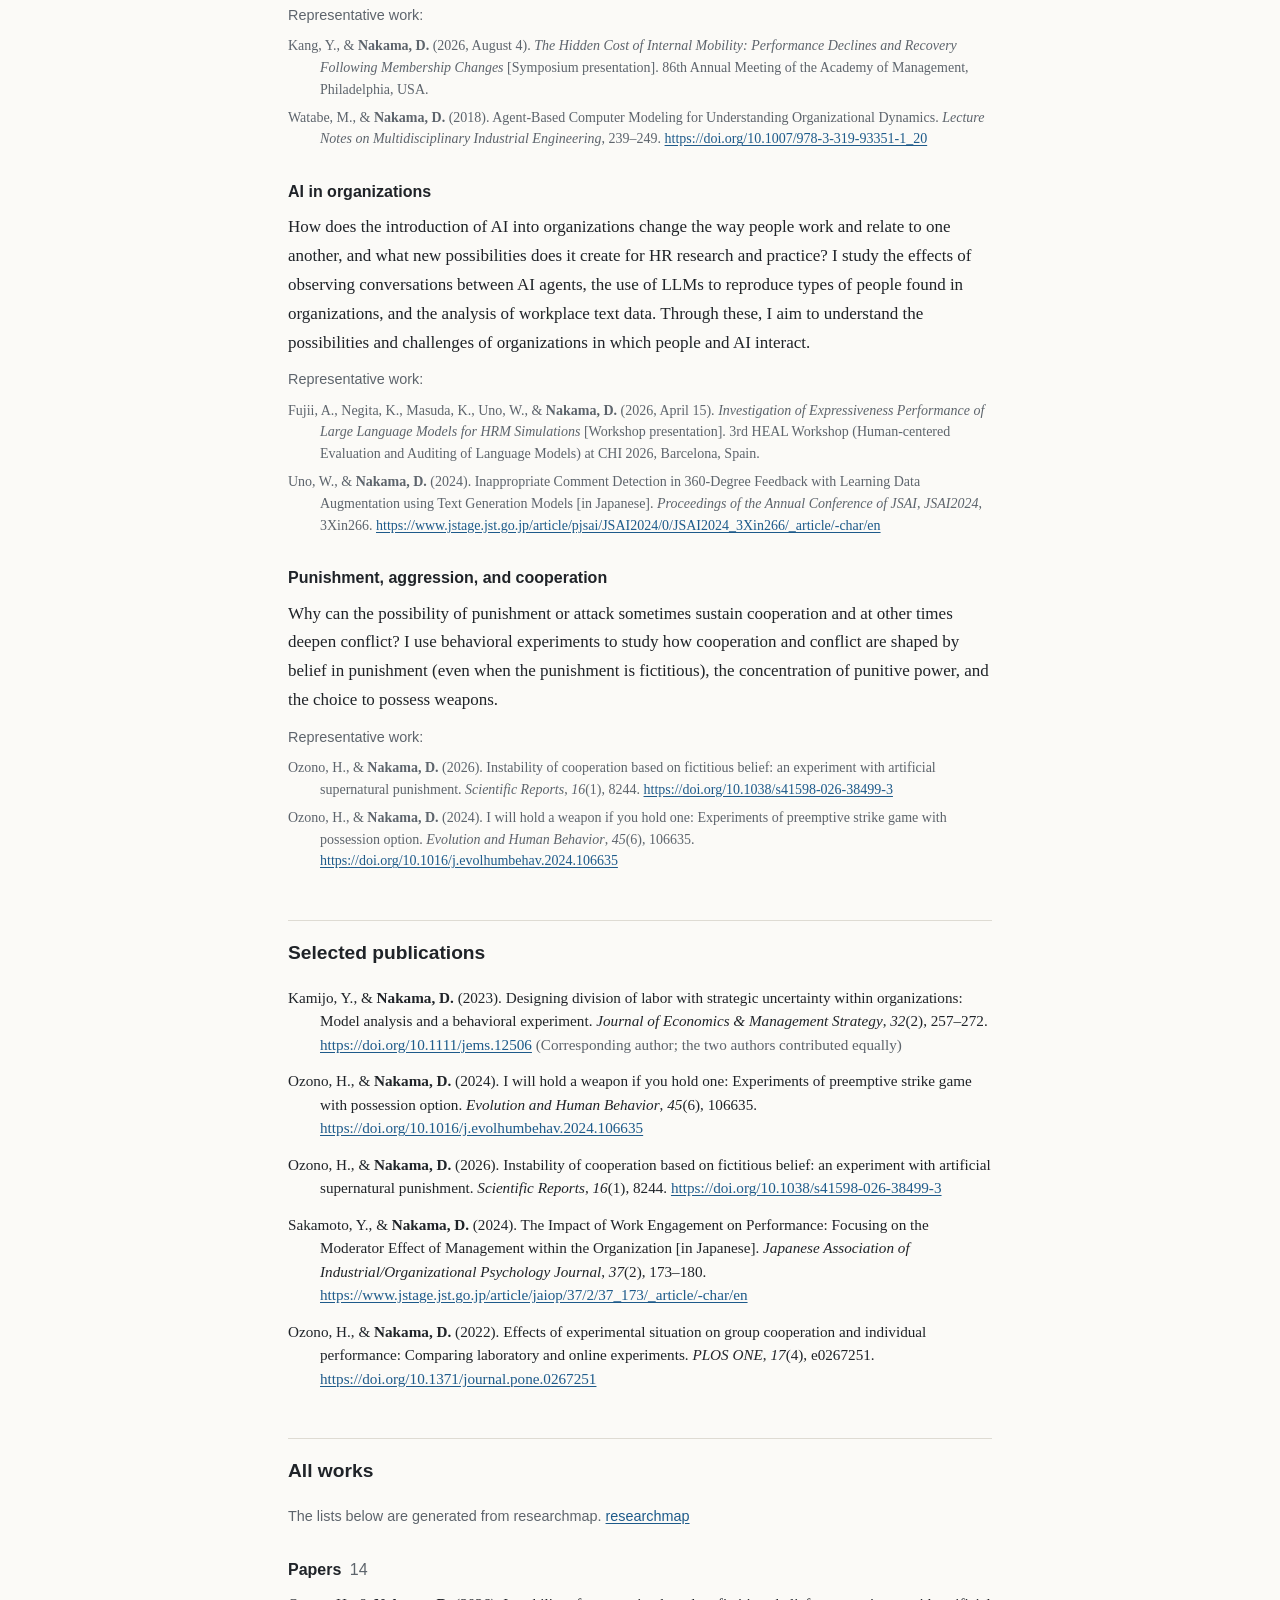
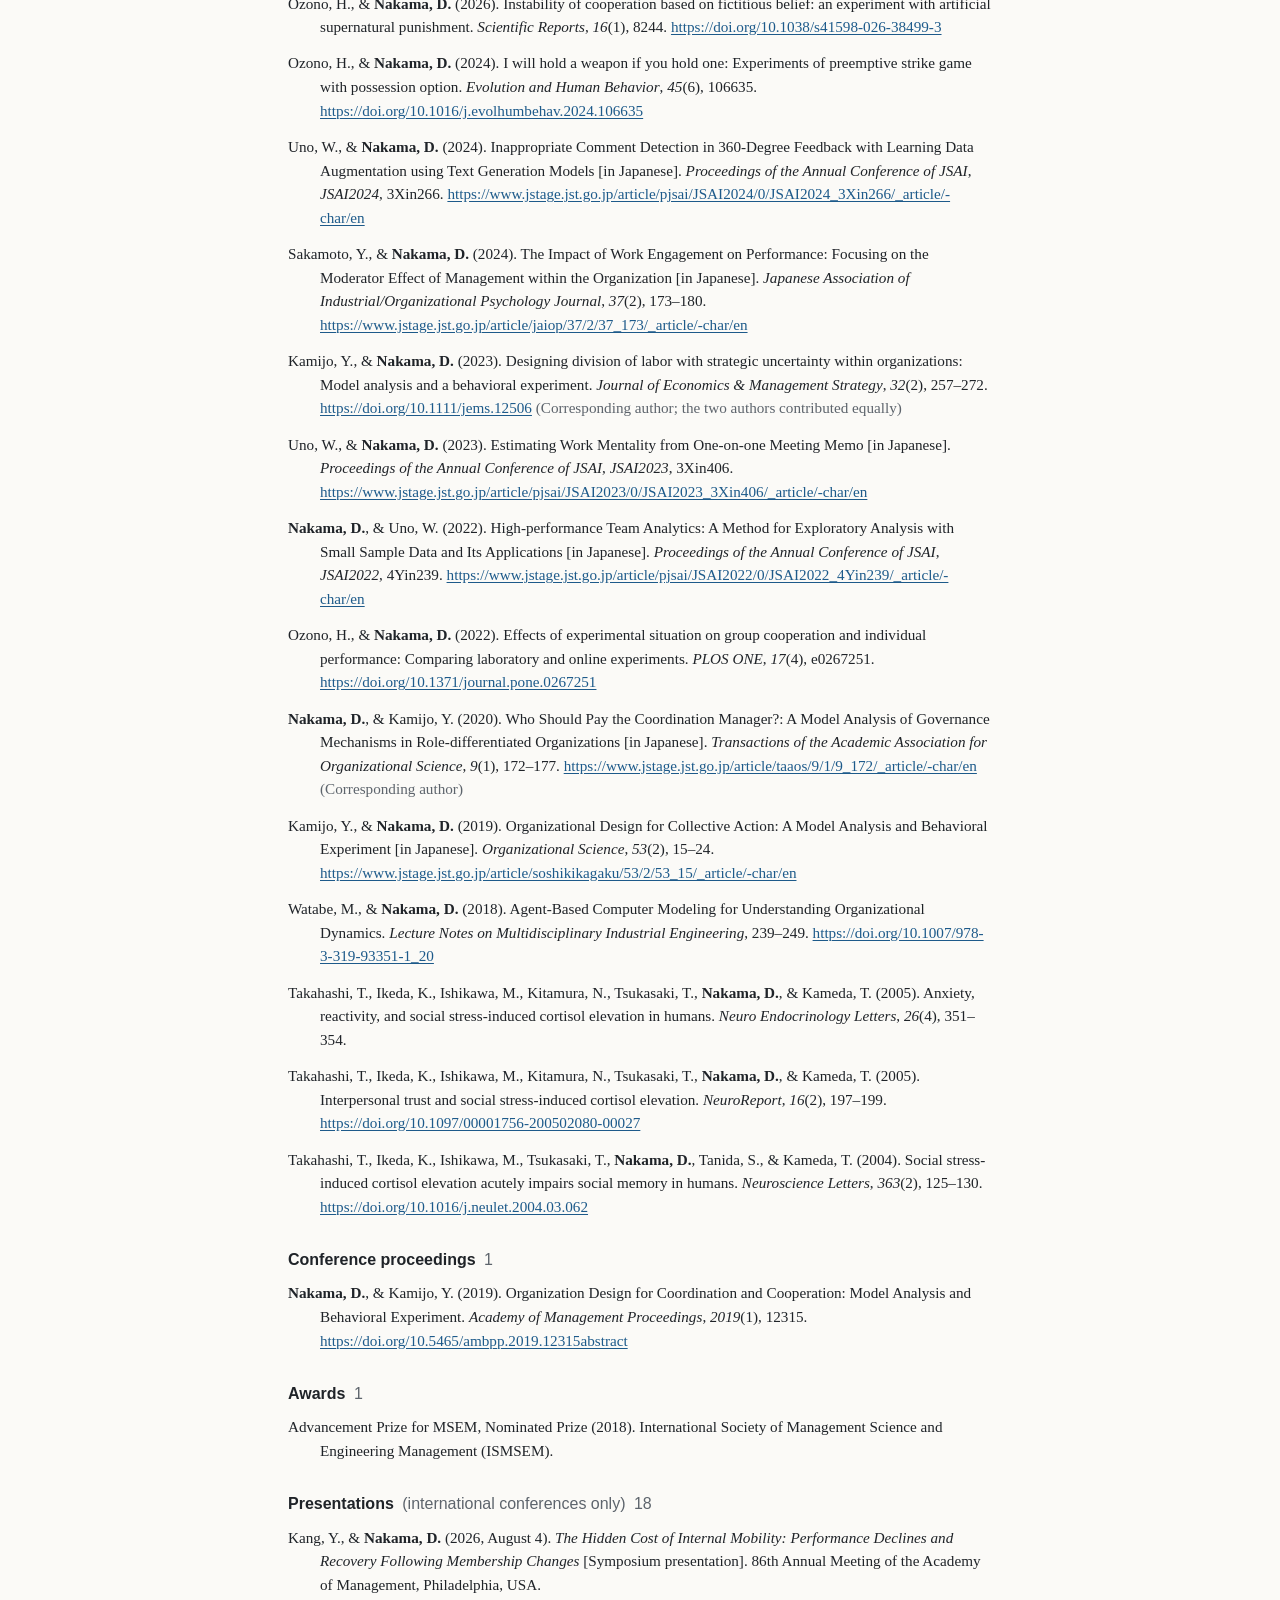
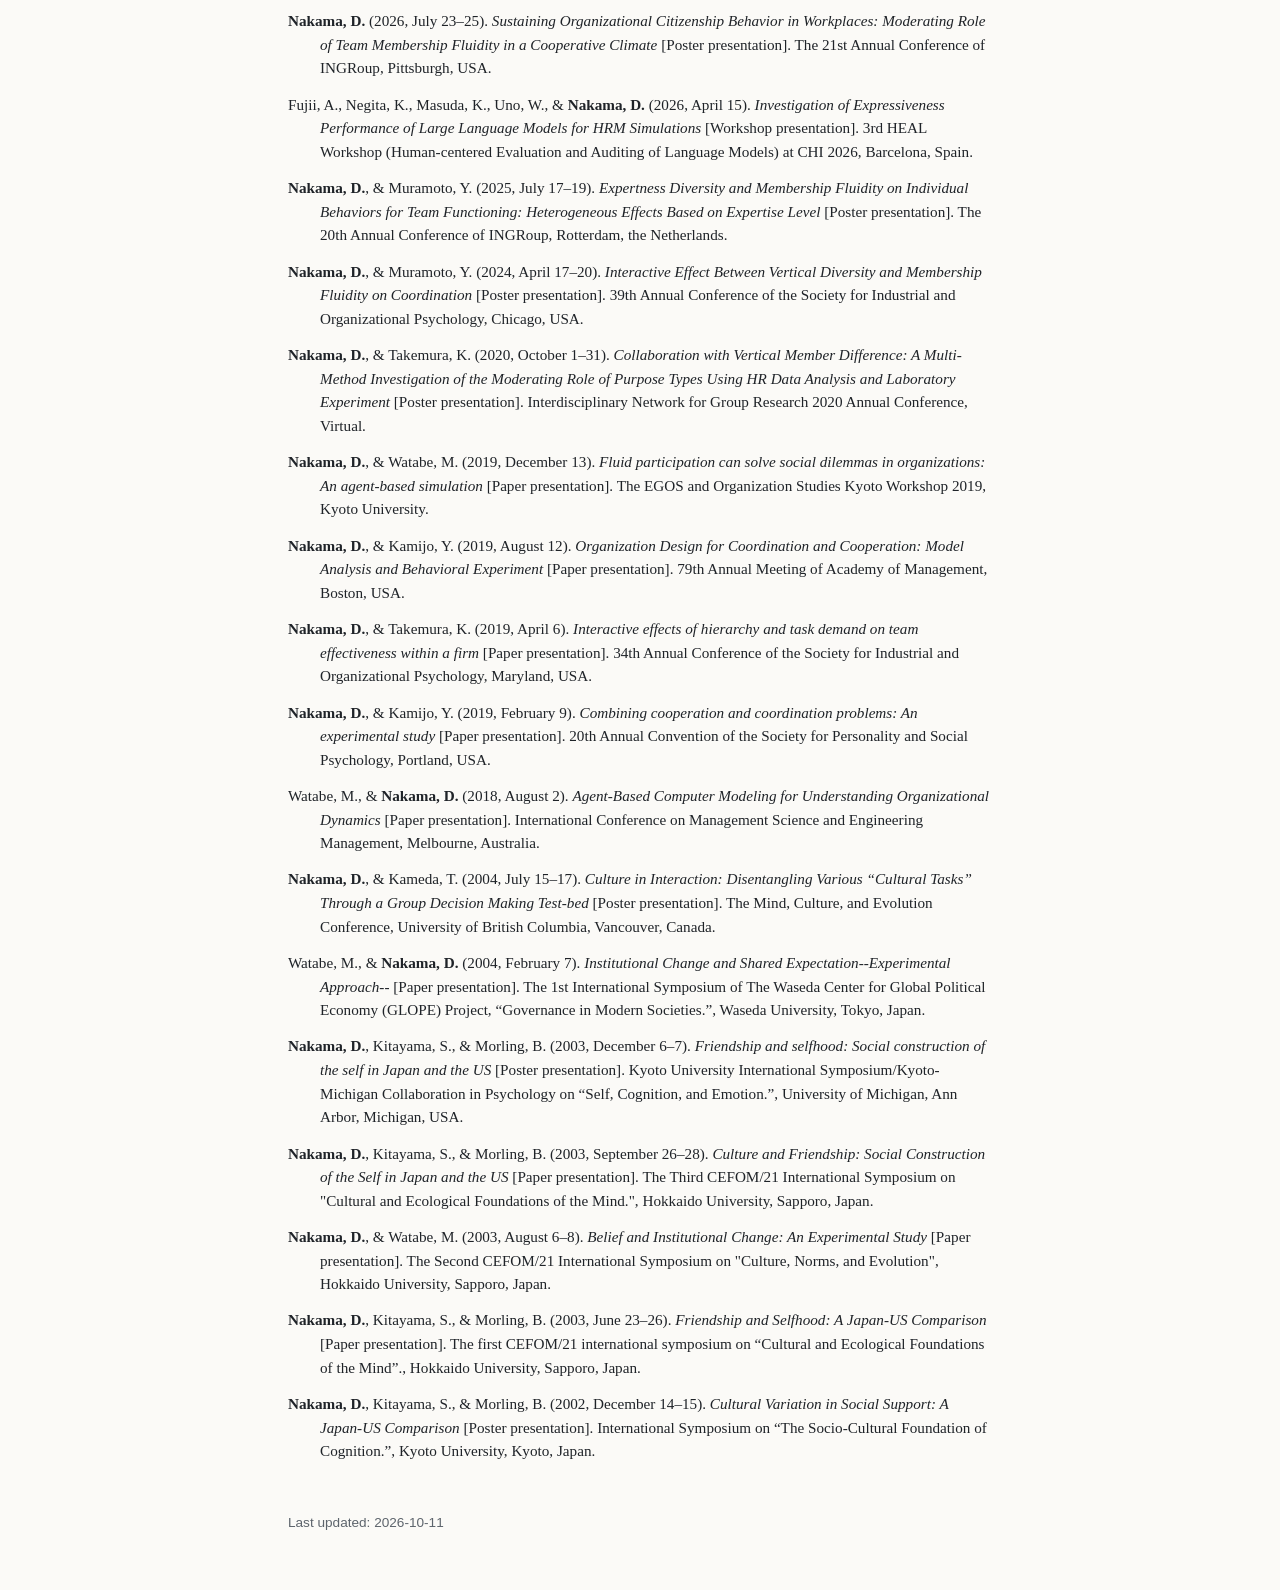
==== commit 7befd1fc: "Add Google Search Console verification and GoatCounter analytics Co-Authored-By: Claude Opus 5.5 <no" ====
--- a/index.html
+++ b/index.html
@@ -7,6 +7,8 @@
 <meta name="description" content="Daisuke Nakama studies cooperation and coordination in organizations and teams.">
 <link rel="icon" href="avatar.png">
 <link rel="stylesheet" href="style.css">
+<meta name="google-site-verification" content="29DcpfLCTDxJT65VdbyaexOTjkJp9uY4inDjIt9TOL4">
+<script data-goatcounter="https://dnakama.goatcounter.com/count" async src="//gc.zgo.at/count.js"></script>
 </head>
 <body>
 <header>
@@ -129,7 +131,7 @@
 </section>
 </main>
 <footer>
-<p>Last updated: 2026-10-05</p>
+<p>Last updated: 2026-10-11</p>
 </footer>
 </body>
 </html>
